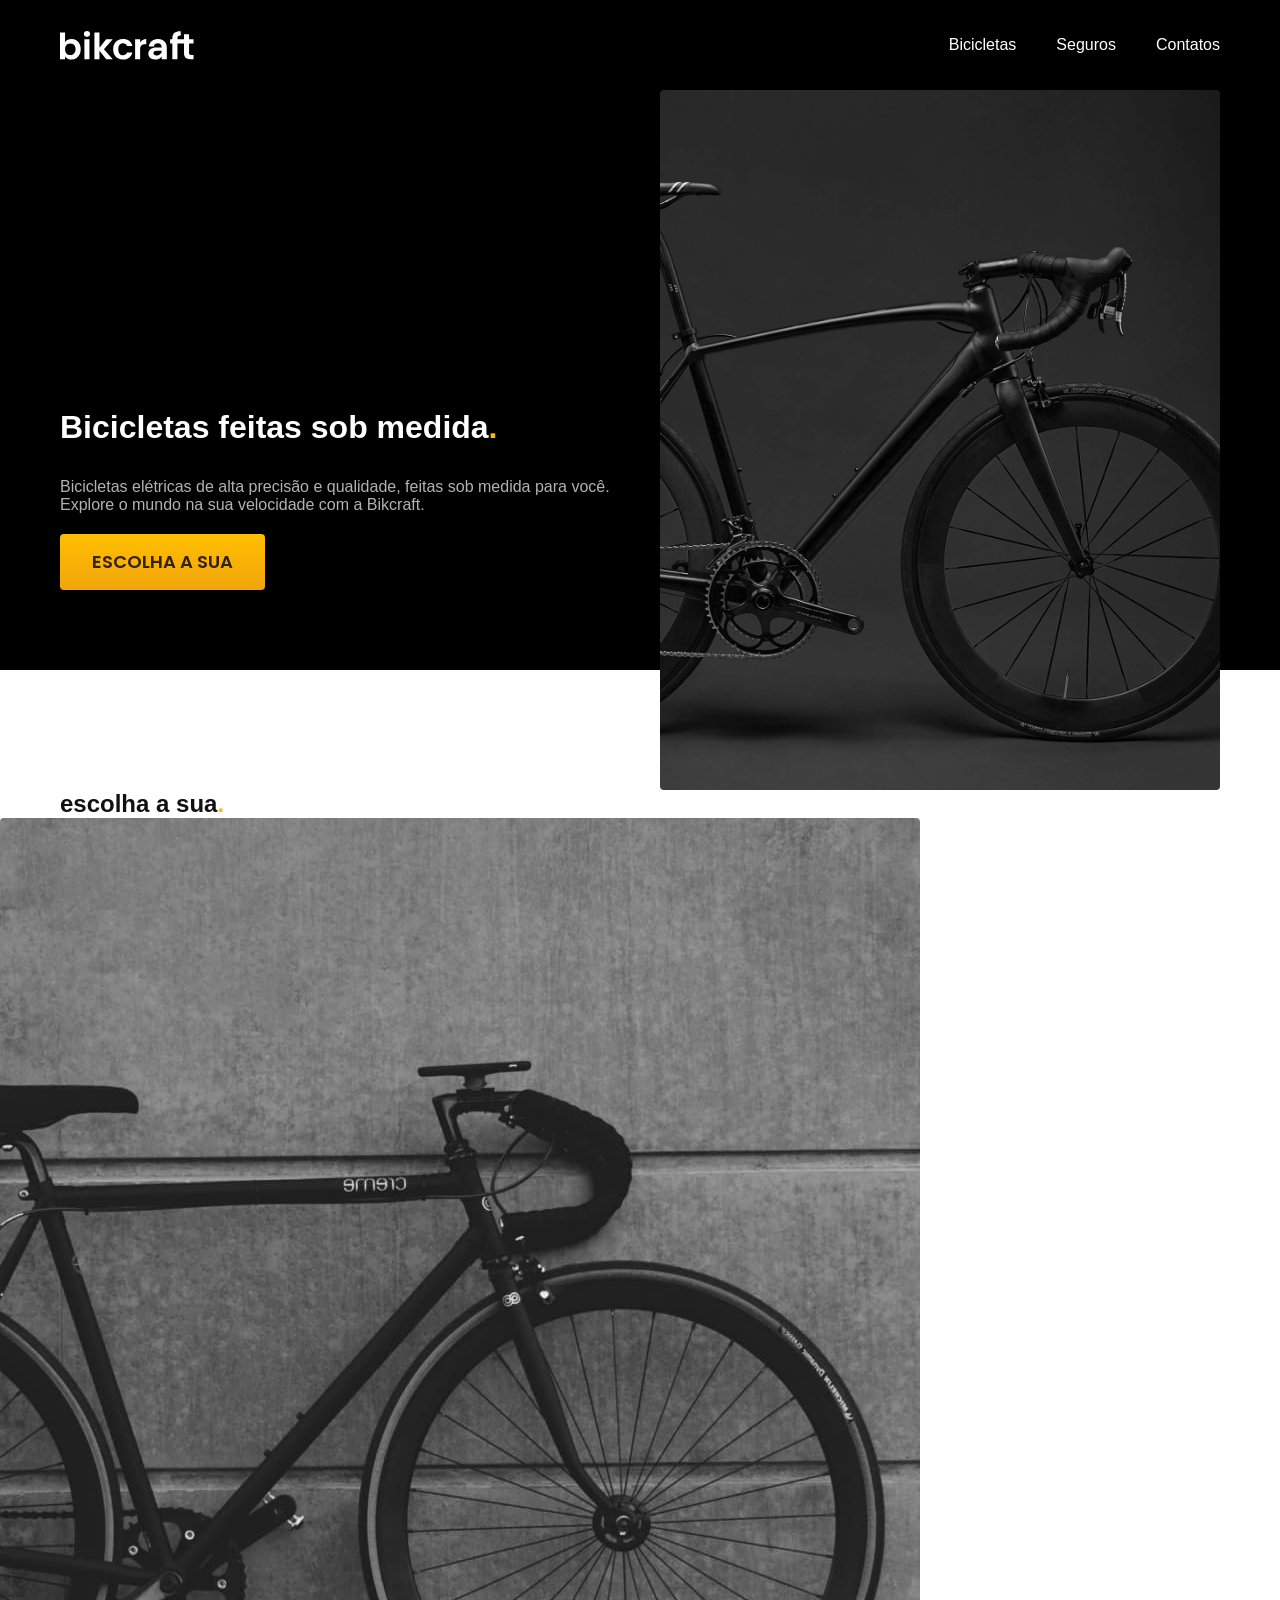
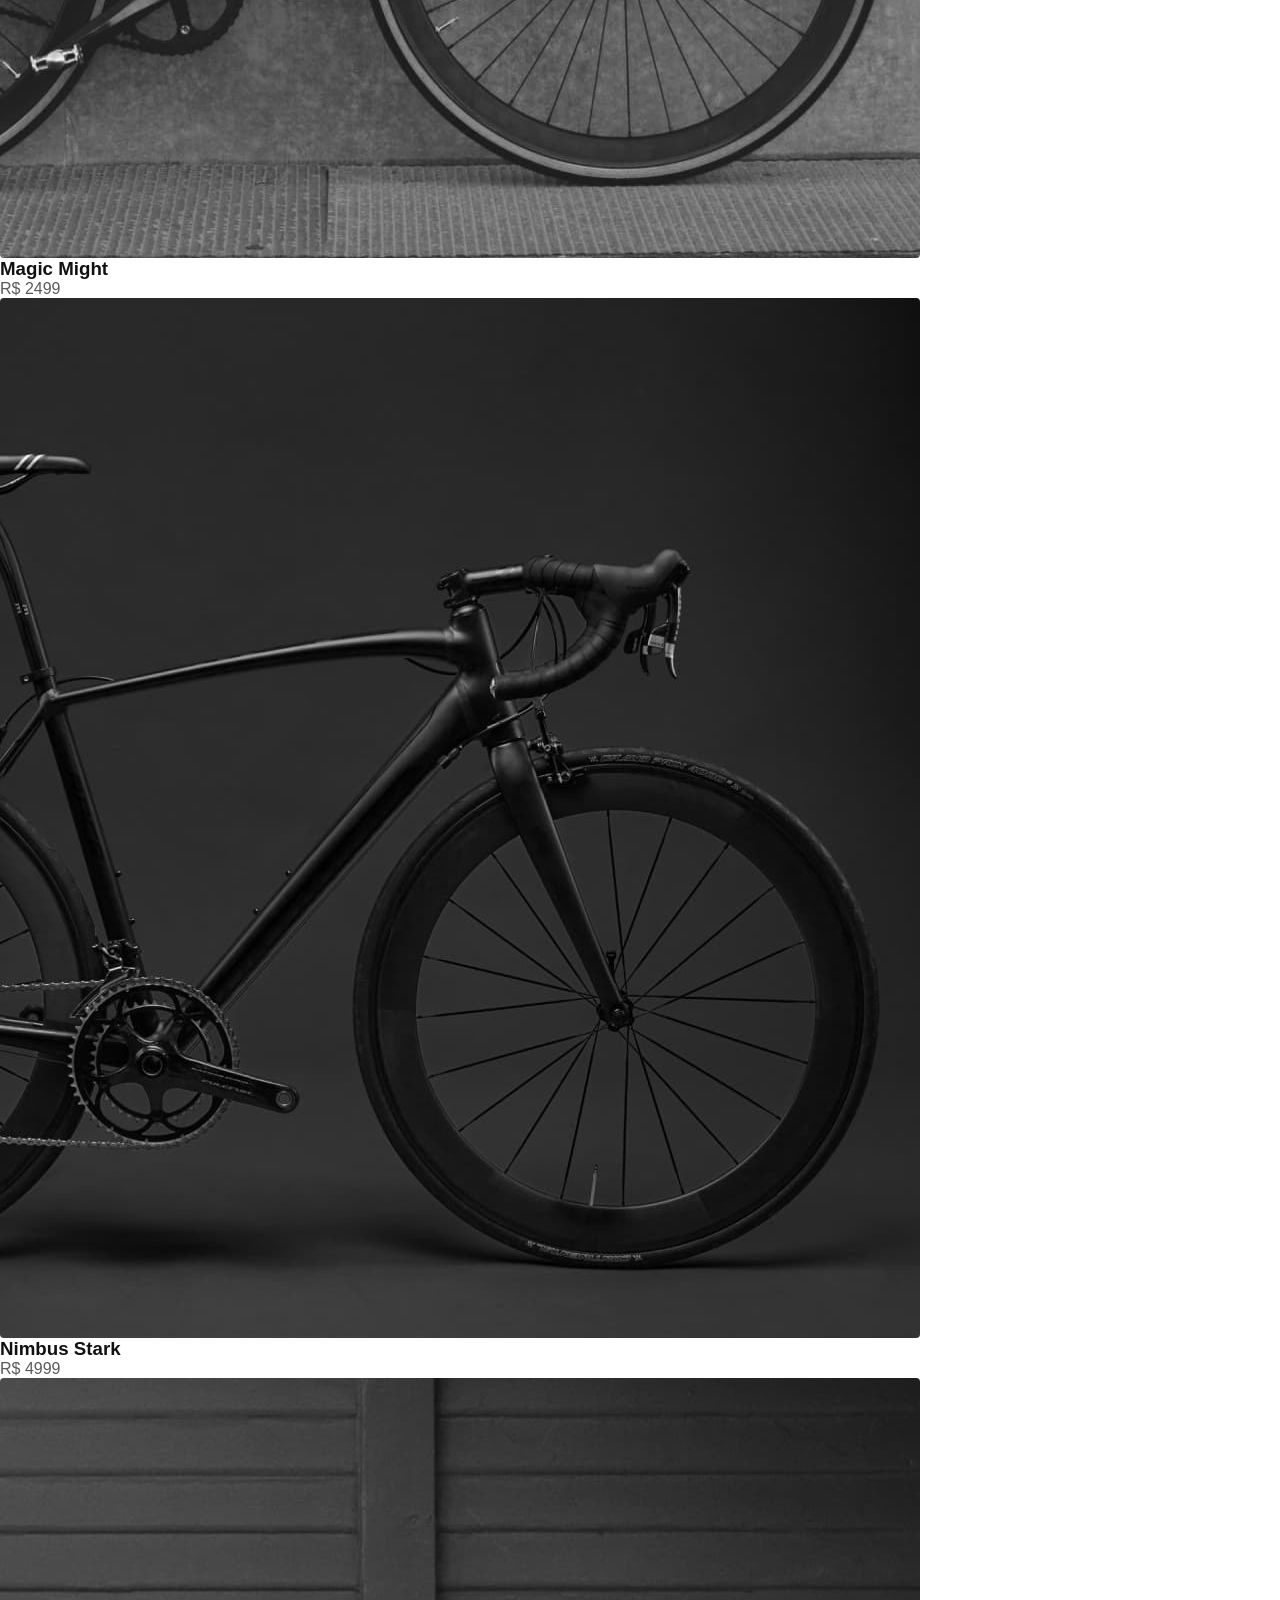
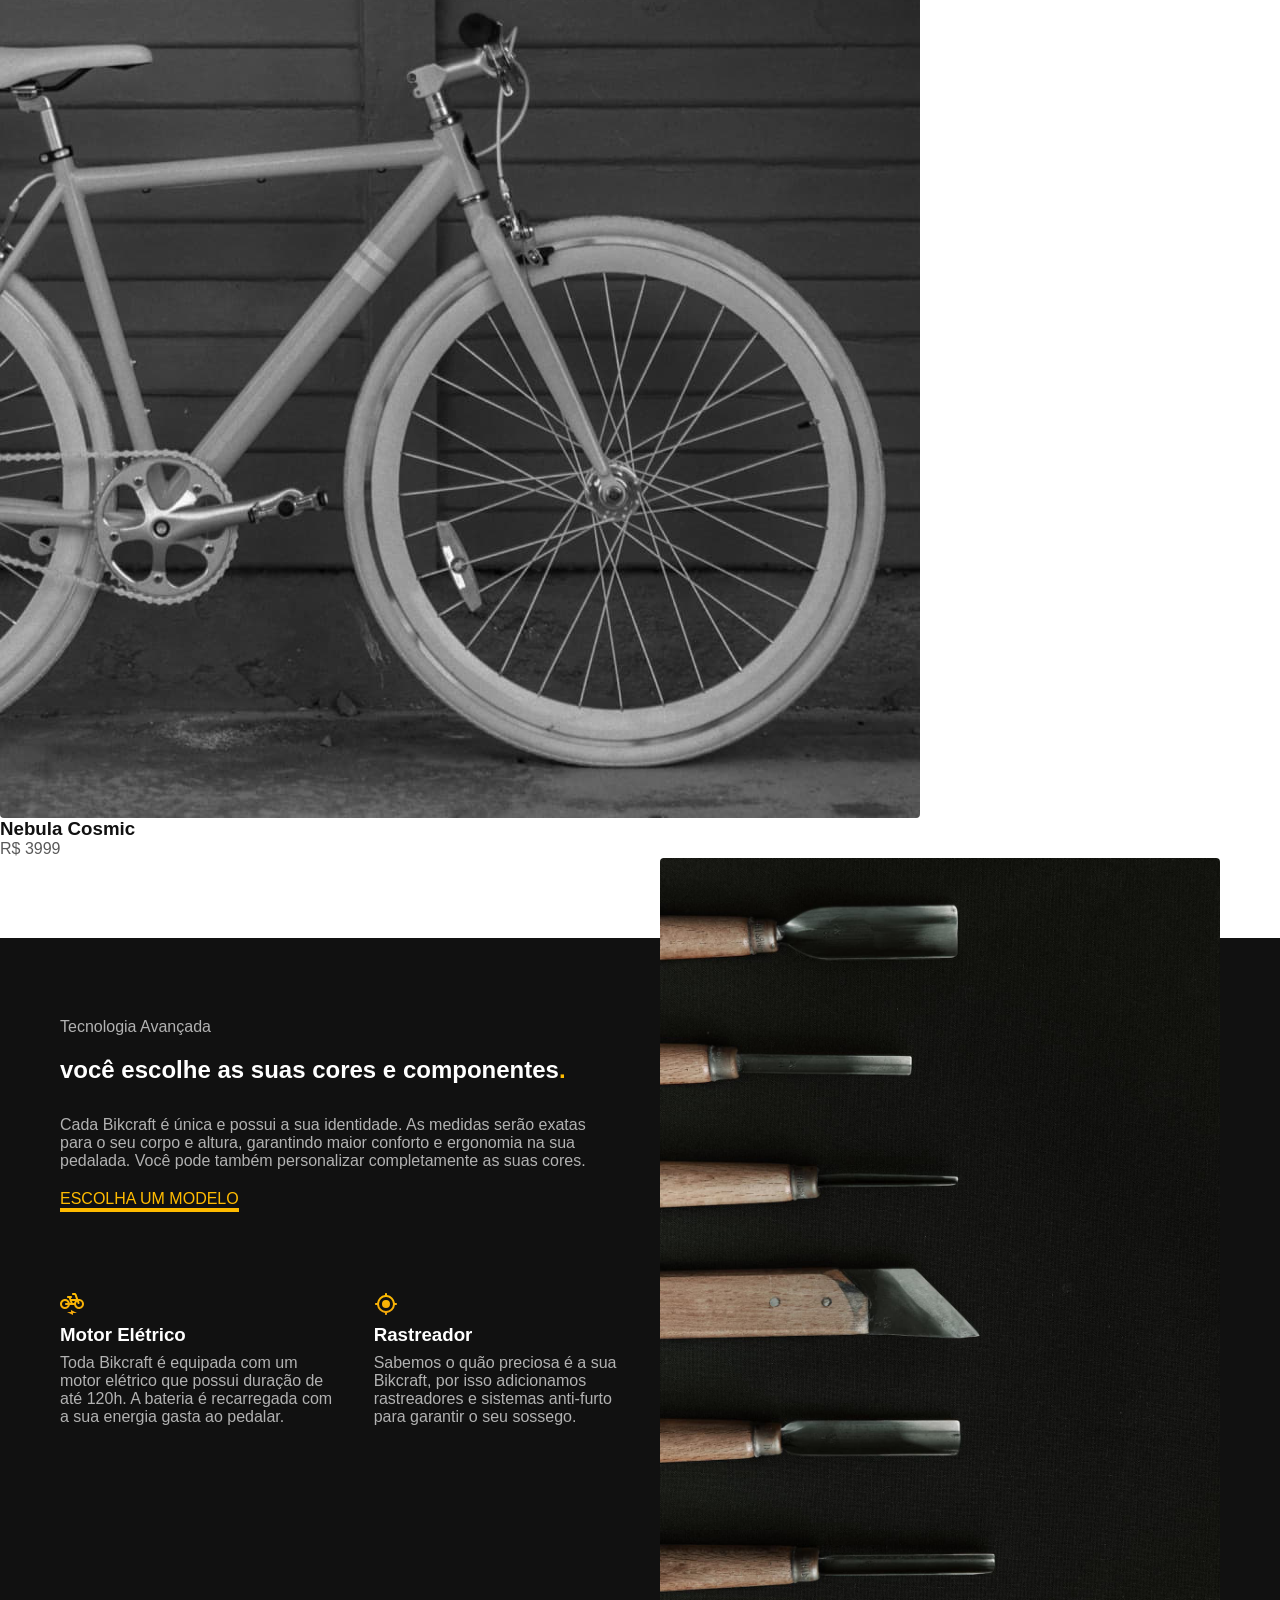
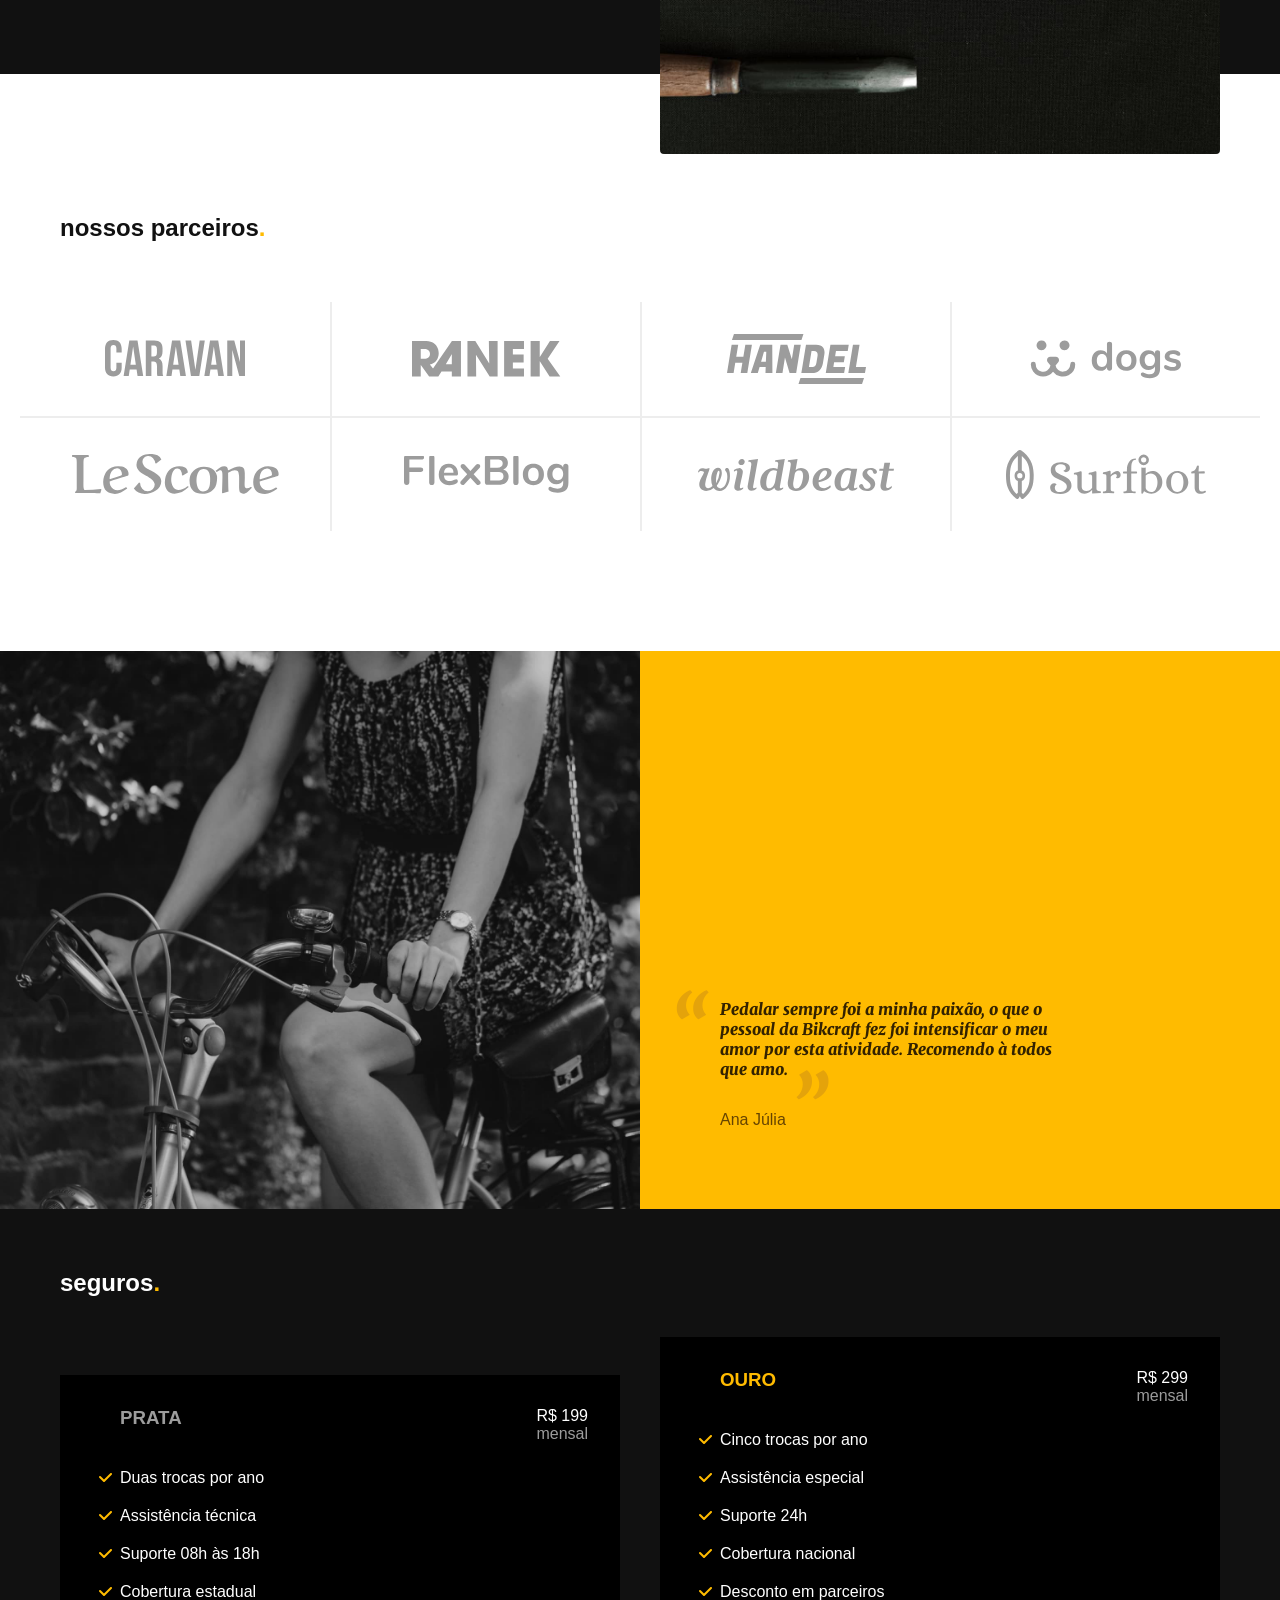
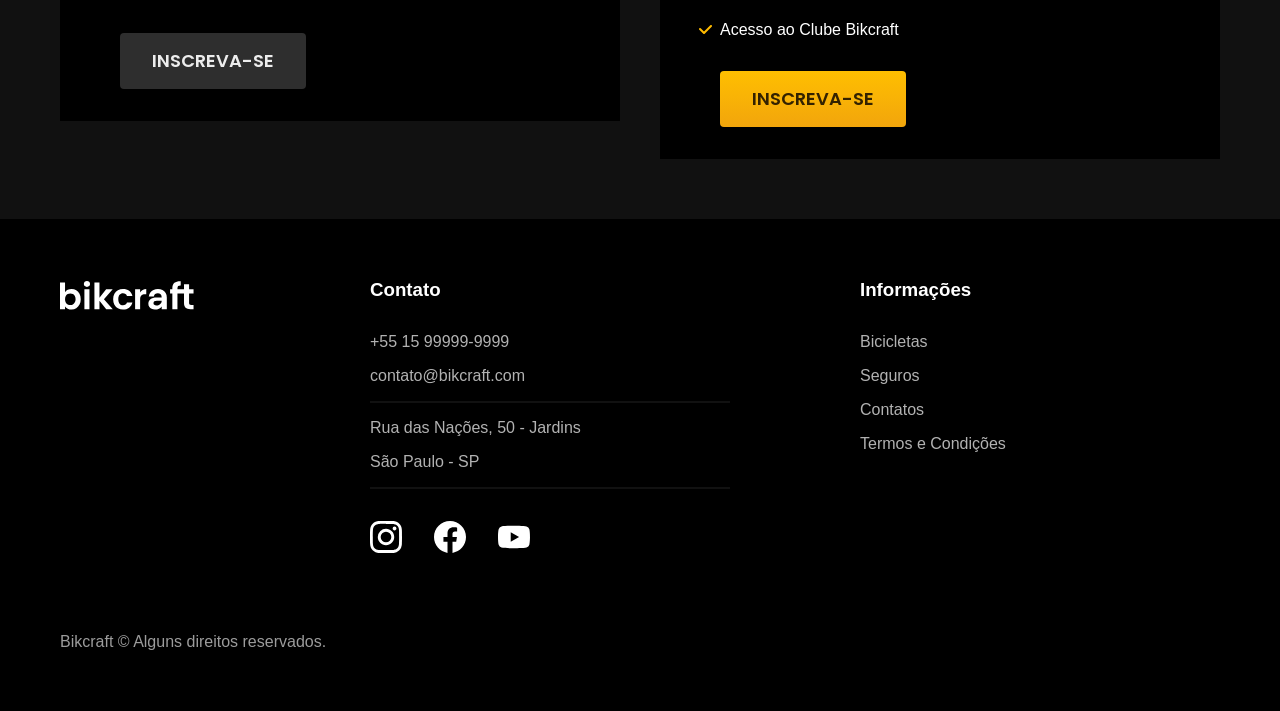
==== index.html @ 5f79d300 "footer" ====
<!DOCTYPE html>
<html lang="pt-br">

<head>
  <meta charset="UTF-8">
  <meta http-equiv="X-UA-Compatible" content="IE=edge">
  <meta name="viewport" content="width=device-width, initial-scale=1.0">
  <title>Bikcraft - Bicicleta Elétricas</title>
  <meta name="description"
    content="Bicicletas elétricas de alta precisão e qualidade, feitas sob medida para você. Explore o mundo na sua velocidade com a Bikcraft.">
  <link rel="stylesheet" href="css/style.css">
  <link rel="preconnect" href="https://fonts.googleapis.com">
  <link rel="preconnect" href="https://fonts.gstatic.com" crossorigin>
  <link
    href="https://fonts.googleapis.com/css2?family=Merriweather:ital,wght@1,900&family=Poppins:wght@400;600&family=Roboto:wght@400;500&display=swap"
    rel="stylesheet">

<body>
  <header class="header-bg">
    <div class="header container">
      <a href="./">
        <img src="img/bikcraft.svg" alt="Bikdraft">
      </a>

      <nav aria-label="primaria">
        <ul class="header-menu font-1-m cor-0">
          <li><a href="./bicicletas.html">Bicicletas</a></li>
          <li><a href="./seguros.html">Seguros</a></li>
          <li><a href="./contato.html">Contatos</a></li>
        </ul>
      </nav>
    </div>
  </header>

  <main class="introducao-bg">
    <div class="introducao container">
      <div class="introducao-conteudo">
        <h1 class="font-1-xxl cor-0">Bicicletas feitas sob medida<span class="cor-p1">.</span></h1>
        <p class="font-2-l cor-5">Bicicletas elétricas de alta precisão e qualidade, feitas sob medida para você.
          Explore o mundo na sua
          velocidade com a Bikcraft.</p>
        <a class="botao" href="./bicicletas.html">Escolha a sua</a>
      </div>
      <div>
        <img src="img/fotos/introducao.jpg" alt="Bicicleta elétrica preta">
      </div>
    </div>
  </main>

  <article class="bicicletas-lista">
    <h2 class="container font-1-xxl">escolha a sua<span class="cor-p1">.</span></h2>

    <ul>
      <li>
        <a href="./bicicletas/magic.html">
          <img src="img/bicicletas/magic-home.jpg" alt="Bicicleta preta">
          <h3 class="font-1-xl">Magic Might</h3>
          <span class="font-2-m cor-8">R$ 2499</span>
        </a>
      </li>

      <li>
        <a href="./bicicletas/nimbus.html">
          <img src="img/bicicletas/nimbus-home.jpg" alt="Bicicleta preta">
          <h3 class="font-1-xl">Nimbus Stark</h3>
          <span class="font-2-m cor-8">R$ 4999</span>
        </a>
      </li>

      <li>
        <a href="./bicicletas/nebula.html">
          <img src="img/bicicletas/nebula-home.jpg" alt="Bicicleta preta">
          <h3 class="font-1-xl">Nebula Cosmic</h3>
          <span class="font-2-m cor-8">R$ 3999</span>
        </a>
      </li>
    </ul>
  </article>

  <article class="tecnologia-bg">
    <div class="tecnologia container">
      <div class="tecnologia-conteudo">
        <span class="font-2-l-b cor-5">Tecnologia Avançada</span>
        <h2 class="font-1-xxl cor-0">você escolhe as suas cores e componentes<span class="cor-p1">.</span></h2>
        <p class="font-2-l cor-5">Cada Bikcraft é única e possui a sua identidade. As medidas serão exatas para o seu
          corpo e altura, garantindo maior conforto e ergonomia na sua pedalada. Você pode também personalizar
          completamente as suas cores.</p>
        <a class="link" href="./bicicletas.html">Escolha um modelo</a>
        <div class="tecnologia-vantagens">
          <div>
            <img src="img/icones/eletrica.svg" alt="">
            <h3 class="font-1-m cor-0">Motor Elétrico</h3>
            <p class="font-2-s cor-5">Toda Bikcraft é equipada com um motor elétrico que possui duração de até 120h. A
              bateria é recarregada com a sua energia gasta ao pedalar.</p>
          </div>
          <div>
            <img src="img/icones/rastreador.svg" alt="">
            <h3 class="font-1-m cor-0">Rastreador</h3>
            <p class="font-2-s cor-5">Sabemos o quão preciosa é a sua Bikcraft, por isso adicionamos rastreadores e
              sistemas anti-furto para garantir o seu sossego.</p>
          </div>
        </div>
      </div>
      <div class="tecnologia-imagem">
        <img src="img/fotos/tecnologia.jpg" alt="">
      </div>
    </div>
  </article>

  <section class="parceiros" aria-label="Nossos Parceiros">
    <h2 class="container font-1-xxl">nossos parceiros<span class="cor-p1">.</span></h2>
    <ul>
      <li><img src="img/parceiros/caravan.svg" alt="caravan"></li>
      <li><img src="img/parceiros/ranek.svg" alt="ranek"></li>
      <li><img src="img/parceiros/handel.svg" alt="handel"></li>
      <li><img src="img/parceiros/dogs.svg" alt="dogs"></li>
      <li><img src="img/parceiros/lescone.svg" alt="lescone"></li>
      <li><img src="img/parceiros/flexblog.svg" alt="flexblog"></li>
      <li><img src="img/parceiros/wildbeast.svg" alt="wildbeast"></li>
      <li><img src="img/parceiros/surfbot.svg" alt="surfbot"></li>
    </ul>
  </section>

  <section class="depoimento" aria-label="Depoimento">
    <div>
      <img src="img/fotos/depoimento.jpg" alt="Pessoa pedalando uma bicileta Bikcraft">
    </div>
    <div class="depoimento-conteudo">
      <blockquote class="font-1-xl cor-p5">
        <p>Pedalar sempre foi a minha paixão, o que o pessoal da Bikcraft fez foi intensificar o meu amor por esta
          atividade. Recomendo à todos que amo.</p>
      </blockquote>
      <span class="font-1-m-b cor-p4">Ana Júlia</span>
    </div>
  </section>

  <article class="seguros-bg">
    <div class="seguros container">
      <h2 class="font-1-xxl cor-0">seguros<span class="cor-p1">.</span></h2>
      <div class="seguros-item">
        <h3 class="font-1-xl cor-6">PRATA</h3>
        <span class="font-1-xl cor-0">R$ 199 <span class="font-1-xs cor-6">mensal</span></span>
        <ul class="font-2-m cor-0">
          <li>Duas trocas por ano</li>
          <li>Assistência técnica</li>
          <li>Suporte 08h às 18h</li>
          <li>Cobertura estadual</li>
        </ul>
        <a class="botao secundario" href="./orcamento.html">Inscreva-se</a>
      </div>

      <div class="seguros-item">
        <h3 class="font-1-xl cor-p1">OURO</h3>
        <span class="font-1-xl cor-0">R$ 299 <span class="font-1-xs cor-6">mensal</span></span>
        <ul class="font-2-m cor-0">
          <li>Cinco trocas por ano</li>
          <li>Assistência especial</li>
          <li>Suporte 24h</li>
          <li>Cobertura nacional</li>
          <li>Desconto em parceiros</li>
          <li>Acesso ao Clube Bikcraft</li>
        </ul>
        <a class="botao" href="./orcamento.html">Inscreva-se</a>
      </div>
    </div>
  </article>

  <footer class="footer-bg">
    <div class="footer container">
      <img src="img/bikcraft.svg" alt="Bikcraft">
      <div class="footer-contato">
        <h3 class="font-2-l-b cor-0">Contato</h3>
        <ul class="font-2-m cor-5 ">
          <li><a href="tel:+5515981298888">+55 15 99999-9999</a></li>
          <li><a href="mailto:contato@bikcraft.com">contato@bikcraft.com</a></li>
          <li>Rua das Nações, 50 - Jardins</li>
          <li>São Paulo - SP</li>
        </ul>
        <div class="footer-redes">
          <a href="./">
            <img src="img/redes/instagram.svg" alt="Instagram">
          </a>
          <a href="./">
            <img src="img/redes/facebook.svg" alt="Facebook">
          </a>
          <a href="./">
            <img src="img/redes/youtube.svg" alt="Youtube">
          </a>
        </div>
      </div>

      <div class="footer-informacoes">
        <h3 class="font-2-l-b cor-0">Informações</h3>
        <nav>
          <ul class="font-1-m cor-5">
            <li><a href="./bicicletas.html">Bicicletas</a></li>
            <li><a href="./seguros.html">Seguros</a></li>
            <li><a href="./contato.html">Contatos</a></li>
            <li><a href="./termos.html">Termos e Condições</a></li>
          </ul>
        </nav>
      </div>
      <p class="footer-copy font-2-m cor-6">Bikcraft © Alguns direitos reservados.</p>
    </div>
  </footer>

</body>

</html>
---- css/style.css ----
@import "./global/global.css";
@import "./utilidades/tipografia.css";
@import "./utilidades/cores.css";

/* Global */
@import "./global/header.css";
@import "./global/footer.css";

/* Utilidades */
@import "./utilidades/componentes.css";

/* Home */
@import "./home/introducao.css";
@import "./home/tecnologia.css";
@import "home/parceiros.css";
@import "home/depoimento.css";

/* Bicicletas */
@import "./bicicletas/bicicletas-lista.css";

/* Seguros */
@import "./seguros/seguros.css";
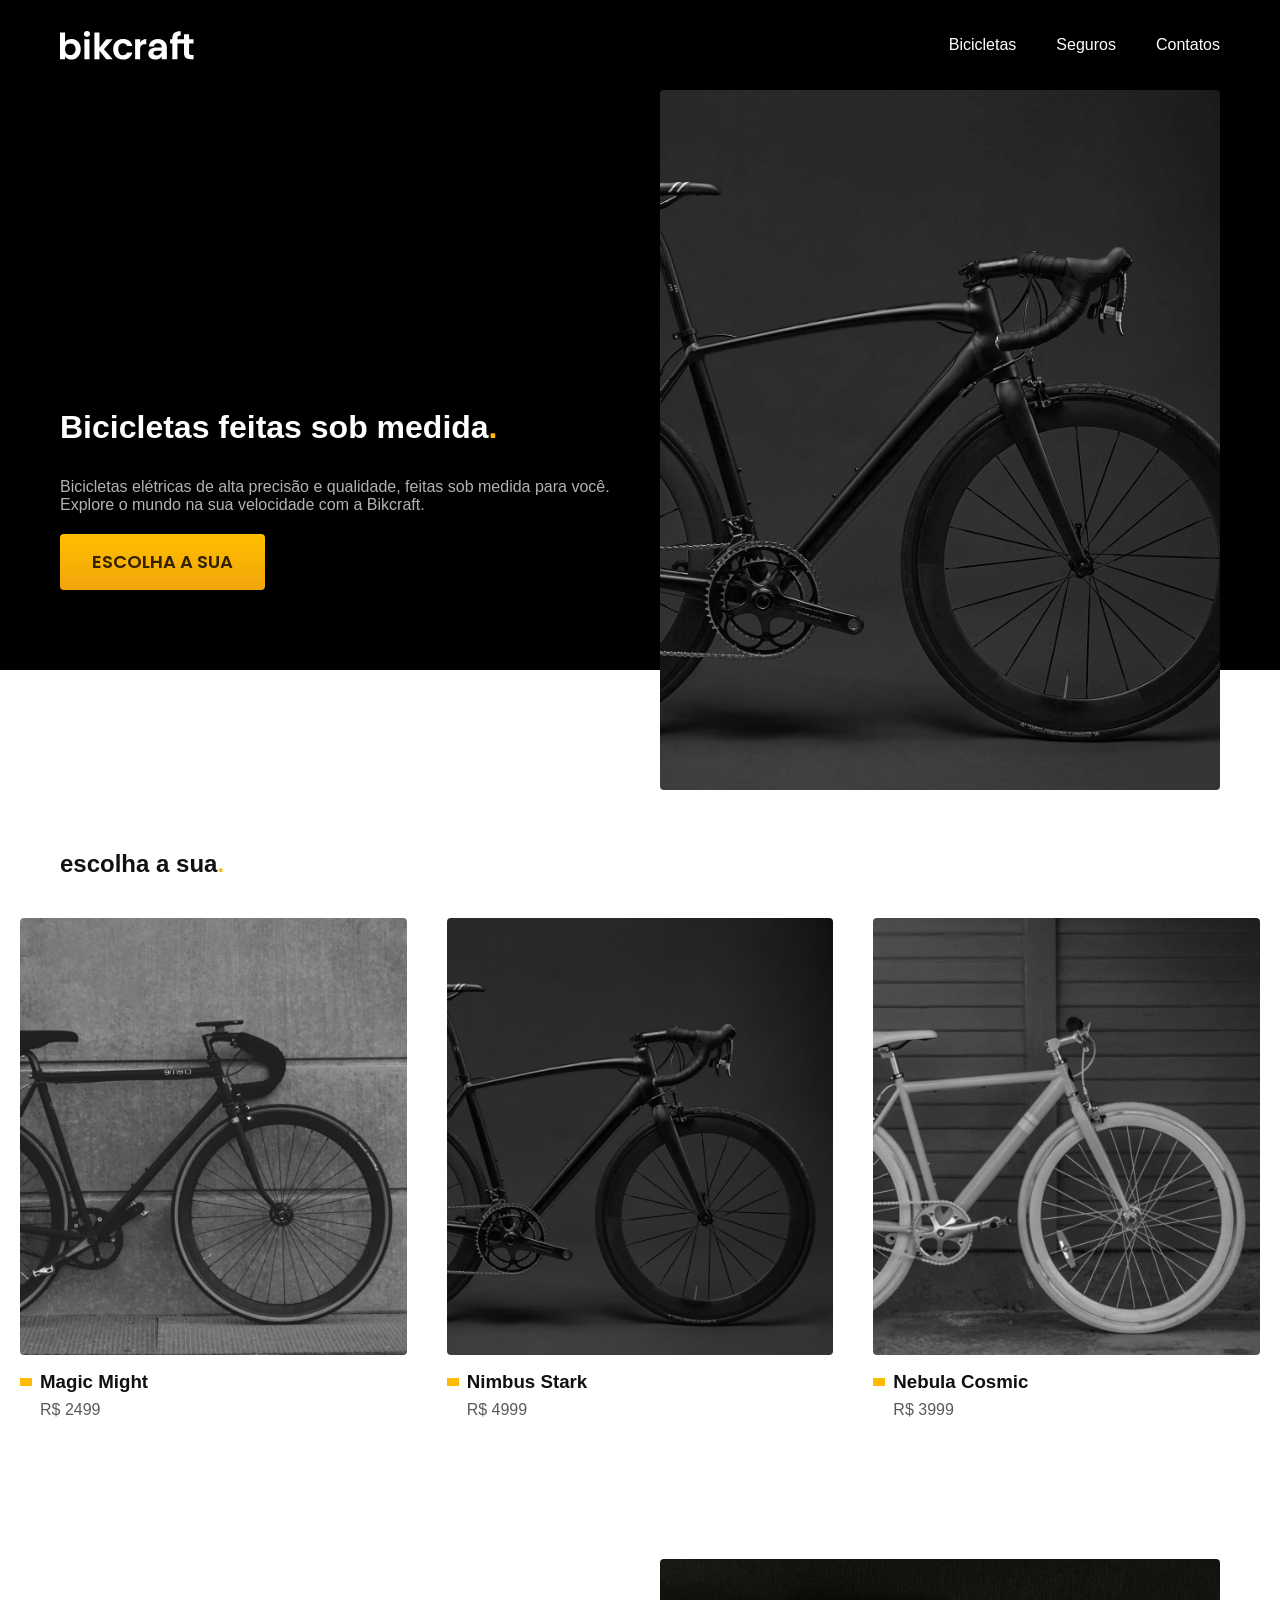
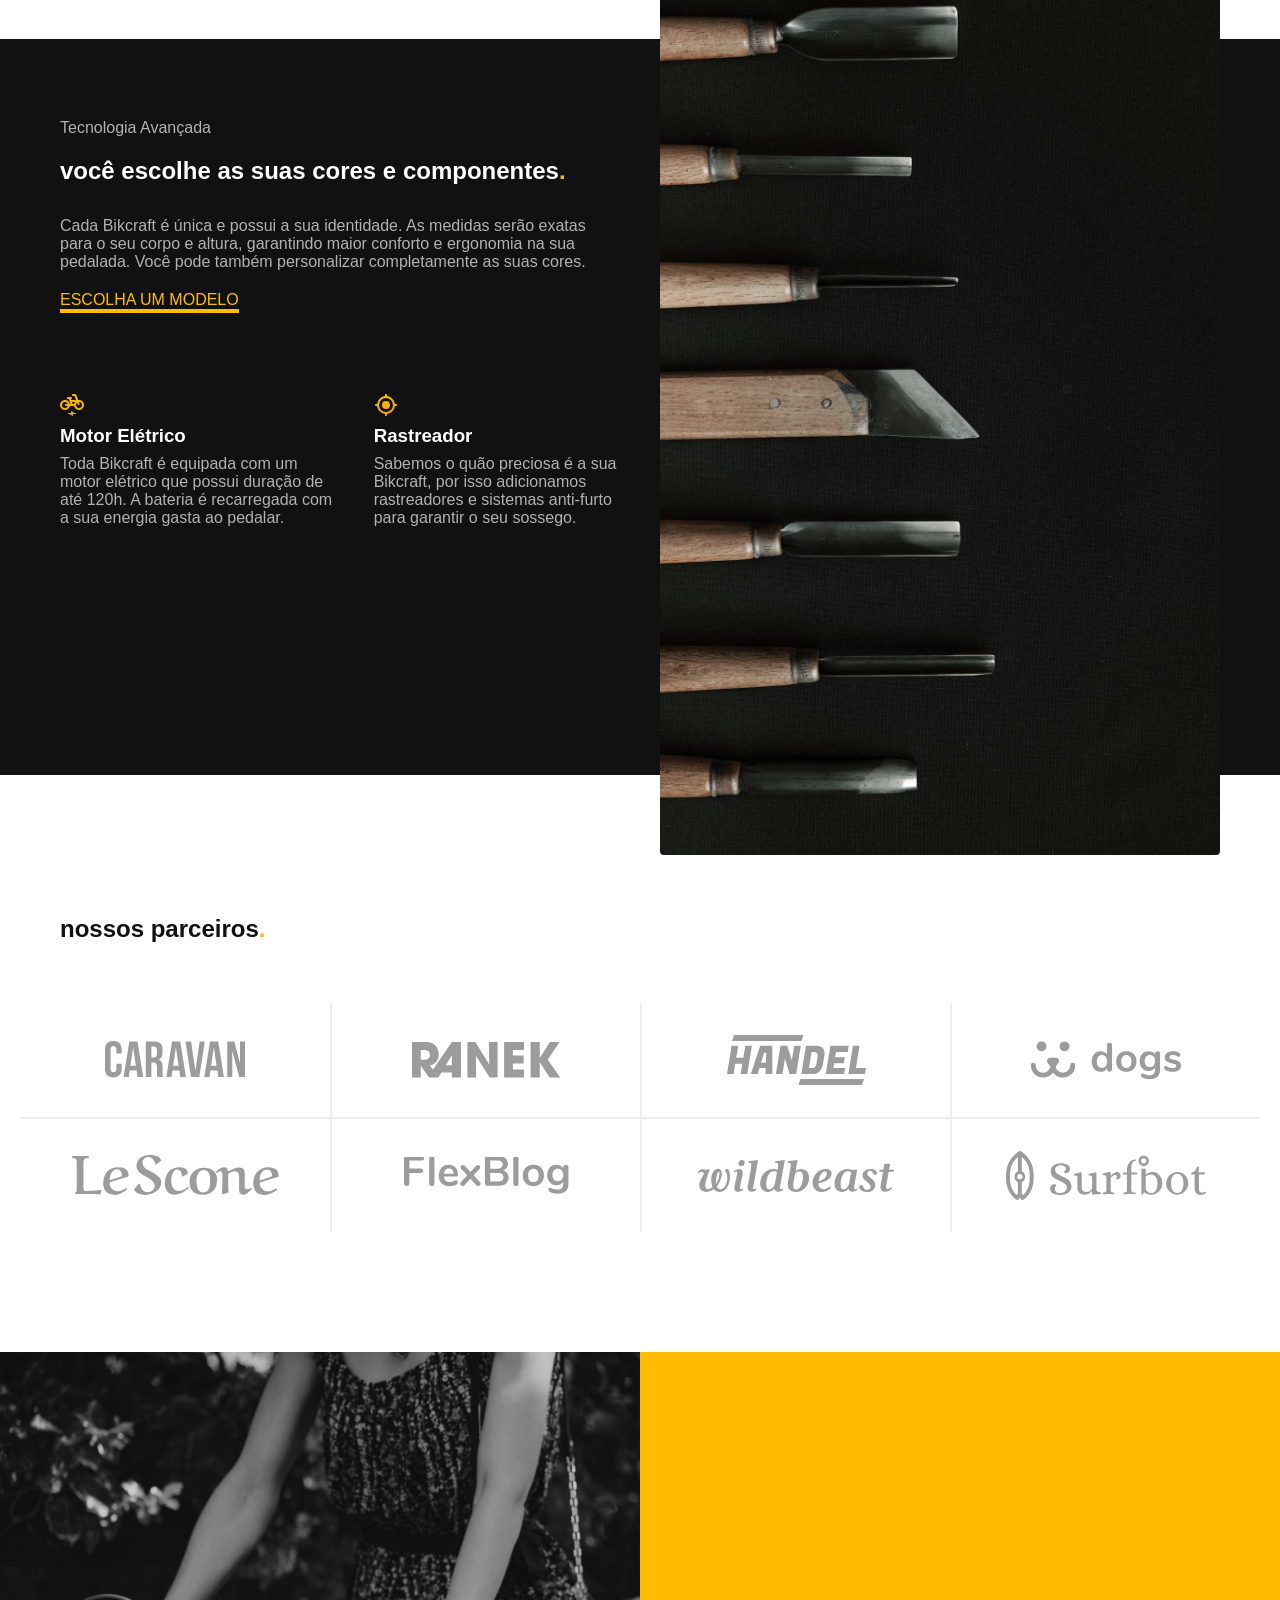
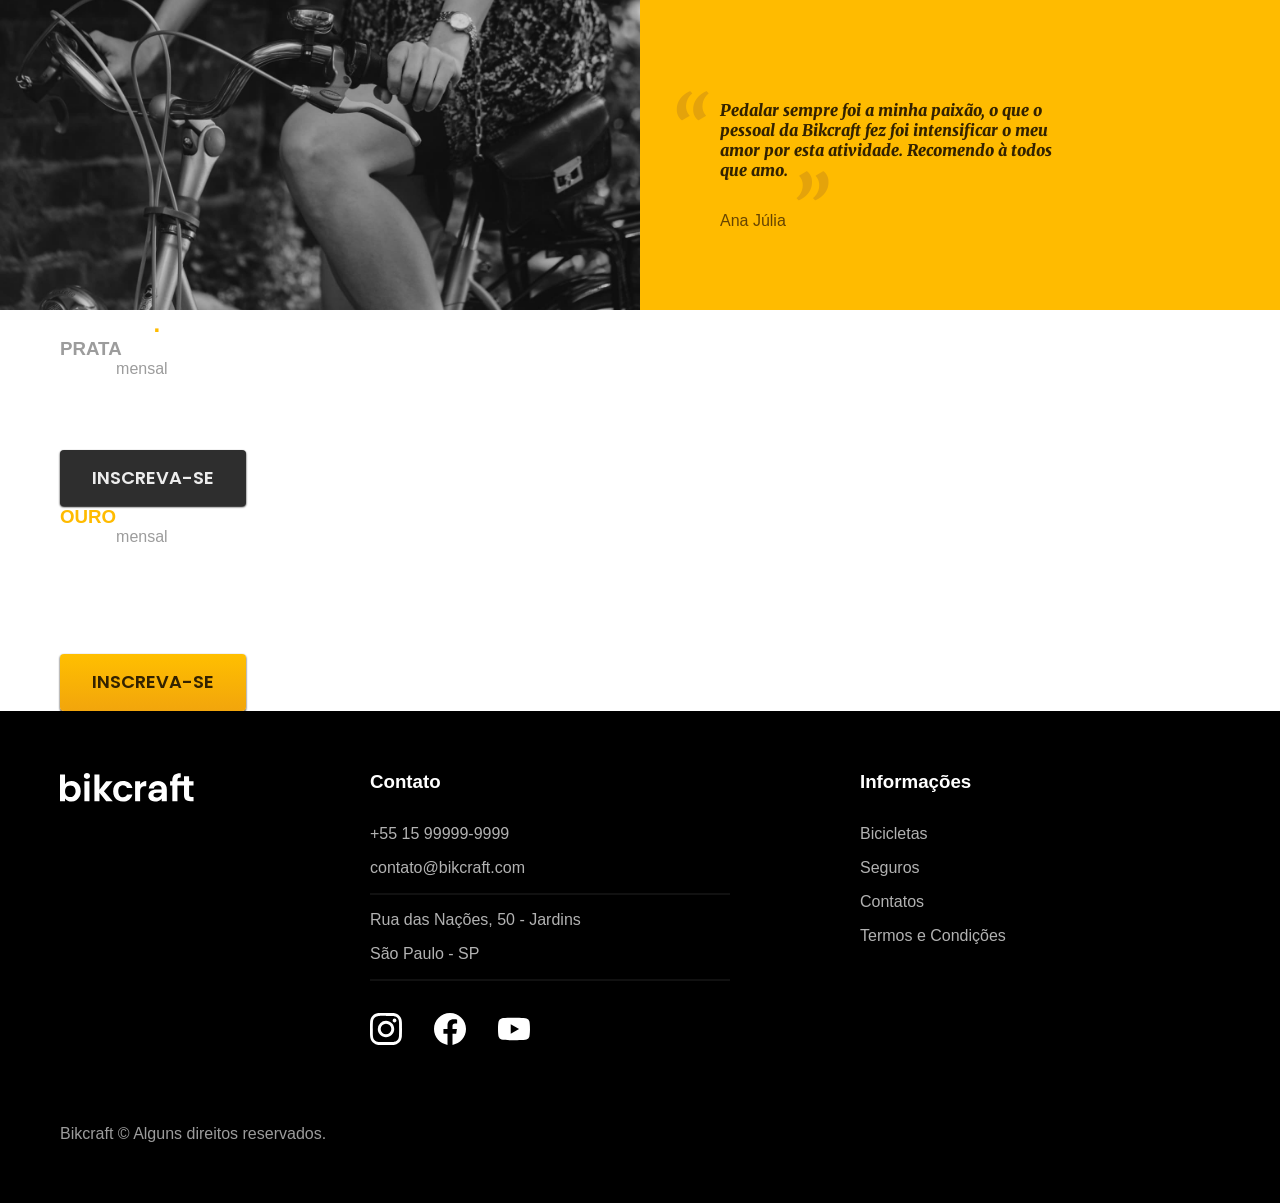
==== commit a5cbe2cc: "bicicletas internas" ====
--- a/index.html
+++ b/index.html
@@ -8,7 +8,7 @@
   <title>Bikcraft - Bicicleta Elétricas</title>
   <meta name="description"
     content="Bicicletas elétricas de alta precisão e qualidade, feitas sob medida para você. Explore o mundo na sua velocidade com a Bikcraft.">
-  <link rel="stylesheet" href="css/style.css">
+  <link rel="stylesheet" href="./css/style.css">
   <link rel="preconnect" href="https://fonts.googleapis.com">
   <link rel="preconnect" href="https://fonts.gstatic.com" crossorigin>
   <link
@@ -58,7 +58,6 @@
           <span class="font-2-m cor-8">R$ 2499</span>
         </a>
       </li>
-
       <li>
         <a href="./bicicletas/nimbus.html">
           <img src="img/bicicletas/nimbus-home.jpg" alt="Bicicleta preta">
@@ -66,7 +65,6 @@
           <span class="font-2-m cor-8">R$ 4999</span>
         </a>
       </li>
-
       <li>
         <a href="./bicicletas/nebula.html">
           <img src="img/bicicletas/nebula-home.jpg" alt="Bicicleta preta">
--- a/css/style.css
+++ b/css/style.css
@@ -17,6 +17,16 @@
 
 /* Bicicletas */
 @import "./bicicletas/bicicletas-lista.css";
+@import "./bicicletas/bicicletas.css";
+
+/* Bicicleta */
+@import "./bicicleta/bicicleta.css";
+@import "./bicicleta/seguro.css";
 
 /* Seguros */
 @import "./seguros/seguros.css";
+@import "./seguros/vantagens.css";
+@import "./seguros/perguntas.css";
+
+/* Termos */
+@import "./termos/termos.css";
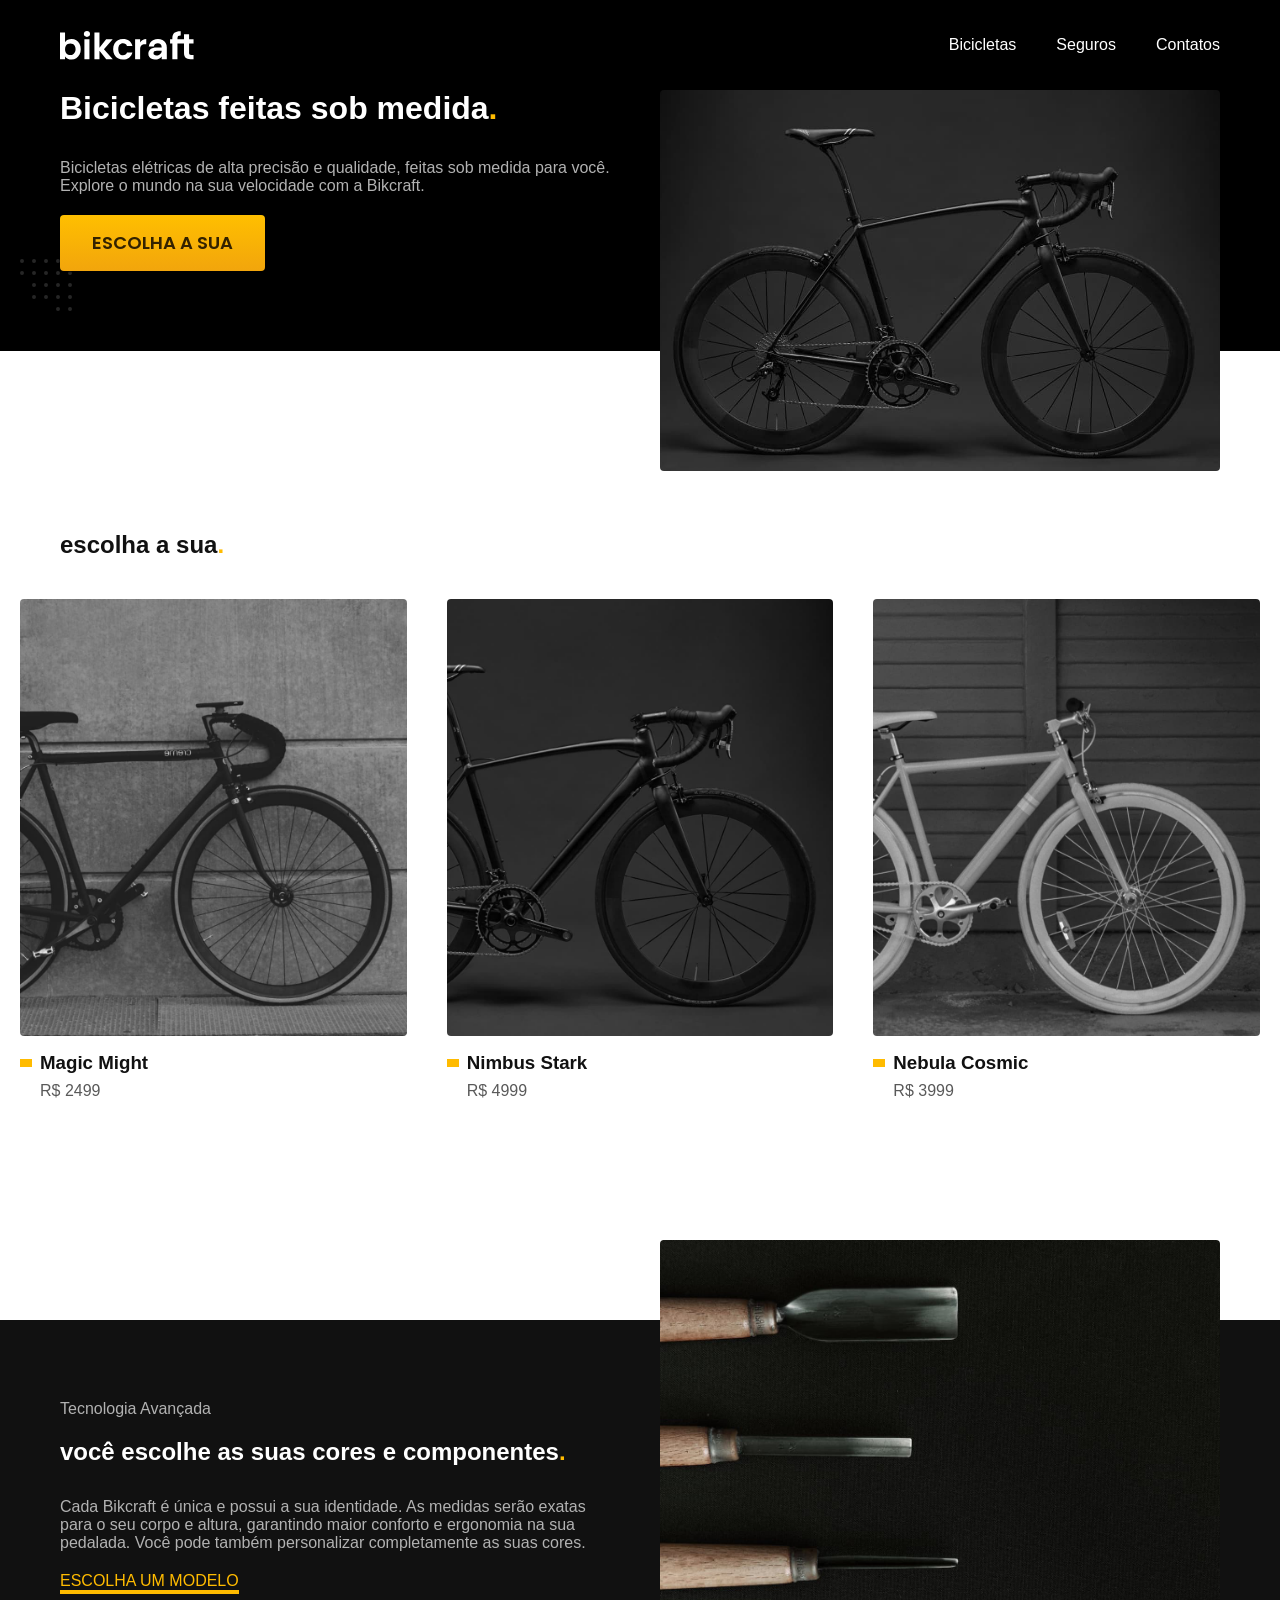
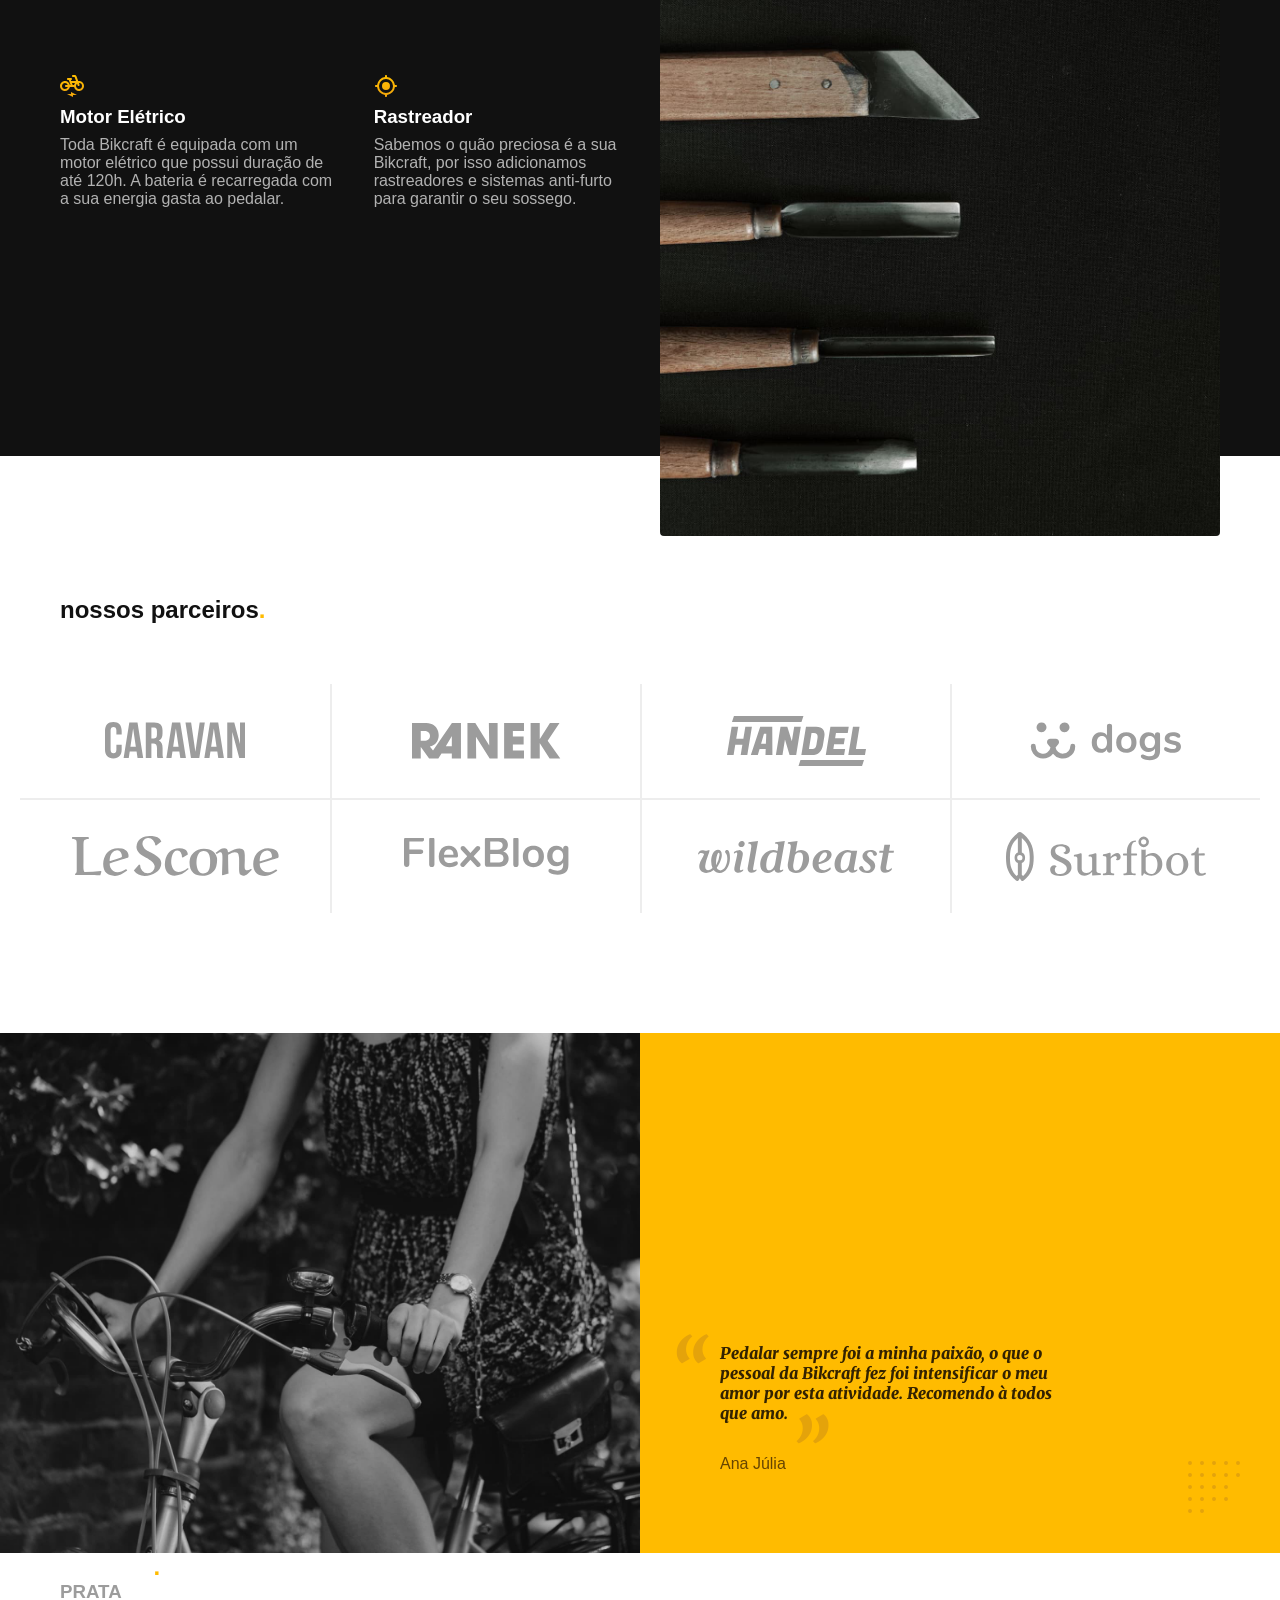
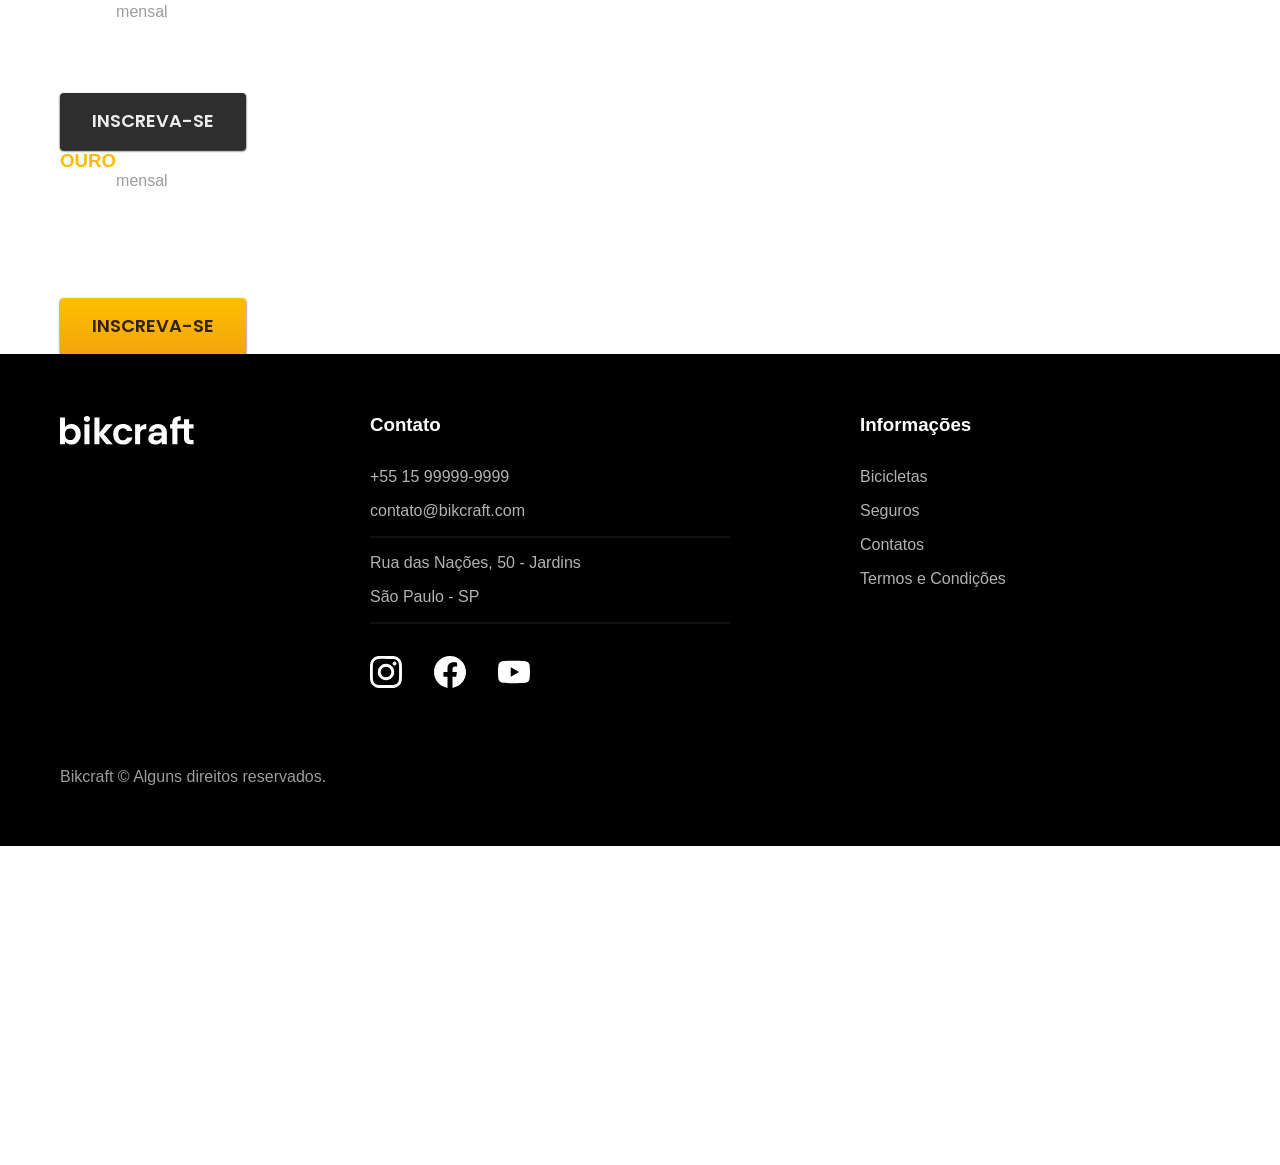
==== commit c25af0a1: "otimizações" ====
--- a/index.html
+++ b/index.html
@@ -8,6 +8,7 @@
   <title>Bikcraft - Bicicleta Elétricas</title>
   <meta name="description"
     content="Bicicletas elétricas de alta precisão e qualidade, feitas sob medida para você. Explore o mundo na sua velocidade com a Bikcraft.">
+  <link rel="preload" href="./css/style.css" as="style">
   <link rel="stylesheet" href="./css/style.css">
   <link rel="preconnect" href="https://fonts.googleapis.com">
   <link rel="preconnect" href="https://fonts.gstatic.com" crossorigin>
@@ -41,9 +42,10 @@
           velocidade com a Bikcraft.</p>
         <a class="botao" href="./bicicletas.html">Escolha a sua</a>
       </div>
-      <div>
-        <img src="img/fotos/introducao.jpg" alt="Bicicleta elétrica preta">
-      </div>
+      <picture>
+        <source media="(max-width: 800px" srcset="./img/bicicletas/nimbus.jpg">
+        <img src="img/fotos/introducao.jpg" width="1280" height="1600" alt="Bicicleta elétrica preta">
+      </picture>
     </div>
   </main>
 
@@ -53,21 +55,21 @@
     <ul>
       <li>
         <a href="./bicicletas/magic.html">
-          <img src="img/bicicletas/magic-home.jpg" alt="Bicicleta preta">
+          <img src="img/bicicletas/magic-home.jpg" width="920" height="1040" alt="Bicicleta preta">
           <h3 class="font-1-xl">Magic Might</h3>
           <span class="font-2-m cor-8">R$ 2499</span>
         </a>
       </li>
       <li>
         <a href="./bicicletas/nimbus.html">
-          <img src="img/bicicletas/nimbus-home.jpg" alt="Bicicleta preta">
+          <img src="img/bicicletas/nimbus-home.jpg" width="920" height="1040" alt="Bicicleta preta">
           <h3 class="font-1-xl">Nimbus Stark</h3>
           <span class="font-2-m cor-8">R$ 4999</span>
         </a>
       </li>
       <li>
         <a href="./bicicletas/nebula.html">
-          <img src="img/bicicletas/nebula-home.jpg" alt="Bicicleta preta">
+          <img src="img/bicicletas/nebula-home.jpg" width="920" height="1040" alt="Bicicleta preta">
           <h3 class="font-1-xl">Nebula Cosmic</h3>
           <span class="font-2-m cor-8">R$ 3999</span>
         </a>
@@ -86,13 +88,13 @@
         <a class="link" href="./bicicletas.html">Escolha um modelo</a>
         <div class="tecnologia-vantagens">
           <div>
-            <img src="img/icones/eletrica.svg" alt="">
+            <img src="img/icones/eletrica.svg" width="24" height="24" alt="">
             <h3 class="font-1-m cor-0">Motor Elétrico</h3>
             <p class="font-2-s cor-5">Toda Bikcraft é equipada com um motor elétrico que possui duração de até 120h. A
               bateria é recarregada com a sua energia gasta ao pedalar.</p>
           </div>
           <div>
-            <img src="img/icones/rastreador.svg" alt="">
+            <img src="img/icones/rastreador.svg" width="24" height="24" alt="">
             <h3 class="font-1-m cor-0">Rastreador</h3>
             <p class="font-2-s cor-5">Sabemos o quão preciosa é a sua Bikcraft, por isso adicionamos rastreadores e
               sistemas anti-furto para garantir o seu sossego.</p>
@@ -100,7 +102,7 @@
         </div>
       </div>
       <div class="tecnologia-imagem">
-        <img src="img/fotos/tecnologia.jpg" alt="">
+        <img src="img/fotos/tecnologia.jpg" width="1200" height="1920" alt="">
       </div>
     </div>
   </article>
@@ -108,20 +110,20 @@
   <section class="parceiros" aria-label="Nossos Parceiros">
     <h2 class="container font-1-xxl">nossos parceiros<span class="cor-p1">.</span></h2>
     <ul>
-      <li><img src="img/parceiros/caravan.svg" alt="caravan"></li>
-      <li><img src="img/parceiros/ranek.svg" alt="ranek"></li>
-      <li><img src="img/parceiros/handel.svg" alt="handel"></li>
-      <li><img src="img/parceiros/dogs.svg" alt="dogs"></li>
-      <li><img src="img/parceiros/lescone.svg" alt="lescone"></li>
-      <li><img src="img/parceiros/flexblog.svg" alt="flexblog"></li>
-      <li><img src="img/parceiros/wildbeast.svg" alt="wildbeast"></li>
-      <li><img src="img/parceiros/surfbot.svg" alt="surfbot"></li>
+      <li><img src="img/parceiros/caravan.svg" width="140" height="38" alt="caravan"></li>
+      <li><img src="img/parceiros/ranek.svg" width="149" height="36" alt="ranek"></li>
+      <li><img src="img/parceiros/handel.svg" width="139" height="50" alt="handel"></li>
+      <li><img src="img/parceiros/dogs.svg" width="152" height="39" alt="dogs"></li>
+      <li><img src="img/parceiros/lescone.svg" width="208" height="41" alt="lescone"></li>
+      <li><img src="img/parceiros/flexblog.svg" width="165" height="38" alt="flexblog"></li>
+      <li><img src="img/parceiros/wildbeast.svg" width="196" height="34" alt="wildbeast"></li>
+      <li><img src="img/parceiros/surfbot.svg" width="200" height="49" alt="surfbot"></li>
     </ul>
   </section>
 
   <section class="depoimento" aria-label="Depoimento">
     <div>
-      <img src="img/fotos/depoimento.jpg" alt="Pessoa pedalando uma bicileta Bikcraft">
+      <img src="img/fotos/depoimento.jpg" width="1560" height="1360" alt="Pessoa pedalando uma bicileta Bikcraft">
     </div>
     <div class="depoimento-conteudo">
       <blockquote class="font-1-xl cor-p5">
@@ -165,7 +167,7 @@
 
   <footer class="footer-bg">
     <div class="footer container">
-      <img src="img/bikcraft.svg" alt="Bikcraft">
+      <img src="img/bikcraft.svg" width="136" height="32" alt="Bikcraft">
       <div class="footer-contato">
         <h3 class="font-2-l-b cor-0">Contato</h3>
         <ul class="font-2-m cor-5 ">
@@ -176,13 +178,13 @@
         </ul>
         <div class="footer-redes">
           <a href="./">
-            <img src="img/redes/instagram.svg" alt="Instagram">
+            <img src="img/redes/instagram.svg" width="32" height="32" alt="Instagram">
           </a>
           <a href="./">
-            <img src="img/redes/facebook.svg" alt="Facebook">
+            <img src="img/redes/facebook.svg" width="32" height="32" alt="Facebook">
           </a>
           <a href="./">
-            <img src="img/redes/youtube.svg" alt="Youtube">
+            <img src="img/redes/youtube.svg" width="32" height="32" alt="Youtube">
           </a>
         </div>
       </div>
--- a/css/style.css
+++ b/css/style.css
@@ -8,6 +8,7 @@
 
 /* Utilidades */
 @import "./utilidades/componentes.css";
+@import "./utilidades/formulario.css";
 
 /* Home */
 @import "./home/introducao.css";
@@ -28,5 +29,12 @@
 @import "./seguros/vantagens.css";
 @import "./seguros/perguntas.css";
 
+/* Contato */
+@import "./contato/contato.css";
+@import "./contato/lojas.css";
+
+/* Orçamento */
+@import "./orcamento/orcamento.css";
+
 /* Termos */
 @import "./termos/termos.css";
--- a/css/style.css
+++ b/css/style.css
@@ -8,6 +8,7 @@
 
 /* Utilidades */
 @import "./utilidades/componentes.css";
+@import "./utilidades/formulario.css";
 
 /* Home */
 @import "./home/introducao.css";
@@ -28,5 +29,12 @@
 @import "./seguros/vantagens.css";
 @import "./seguros/perguntas.css";
 
+/* Contato */
+@import "./contato/contato.css";
+@import "./contato/lojas.css";
+
+/* Orçamento */
+@import "./orcamento/orcamento.css";
+
 /* Termos */
 @import "./termos/termos.css";
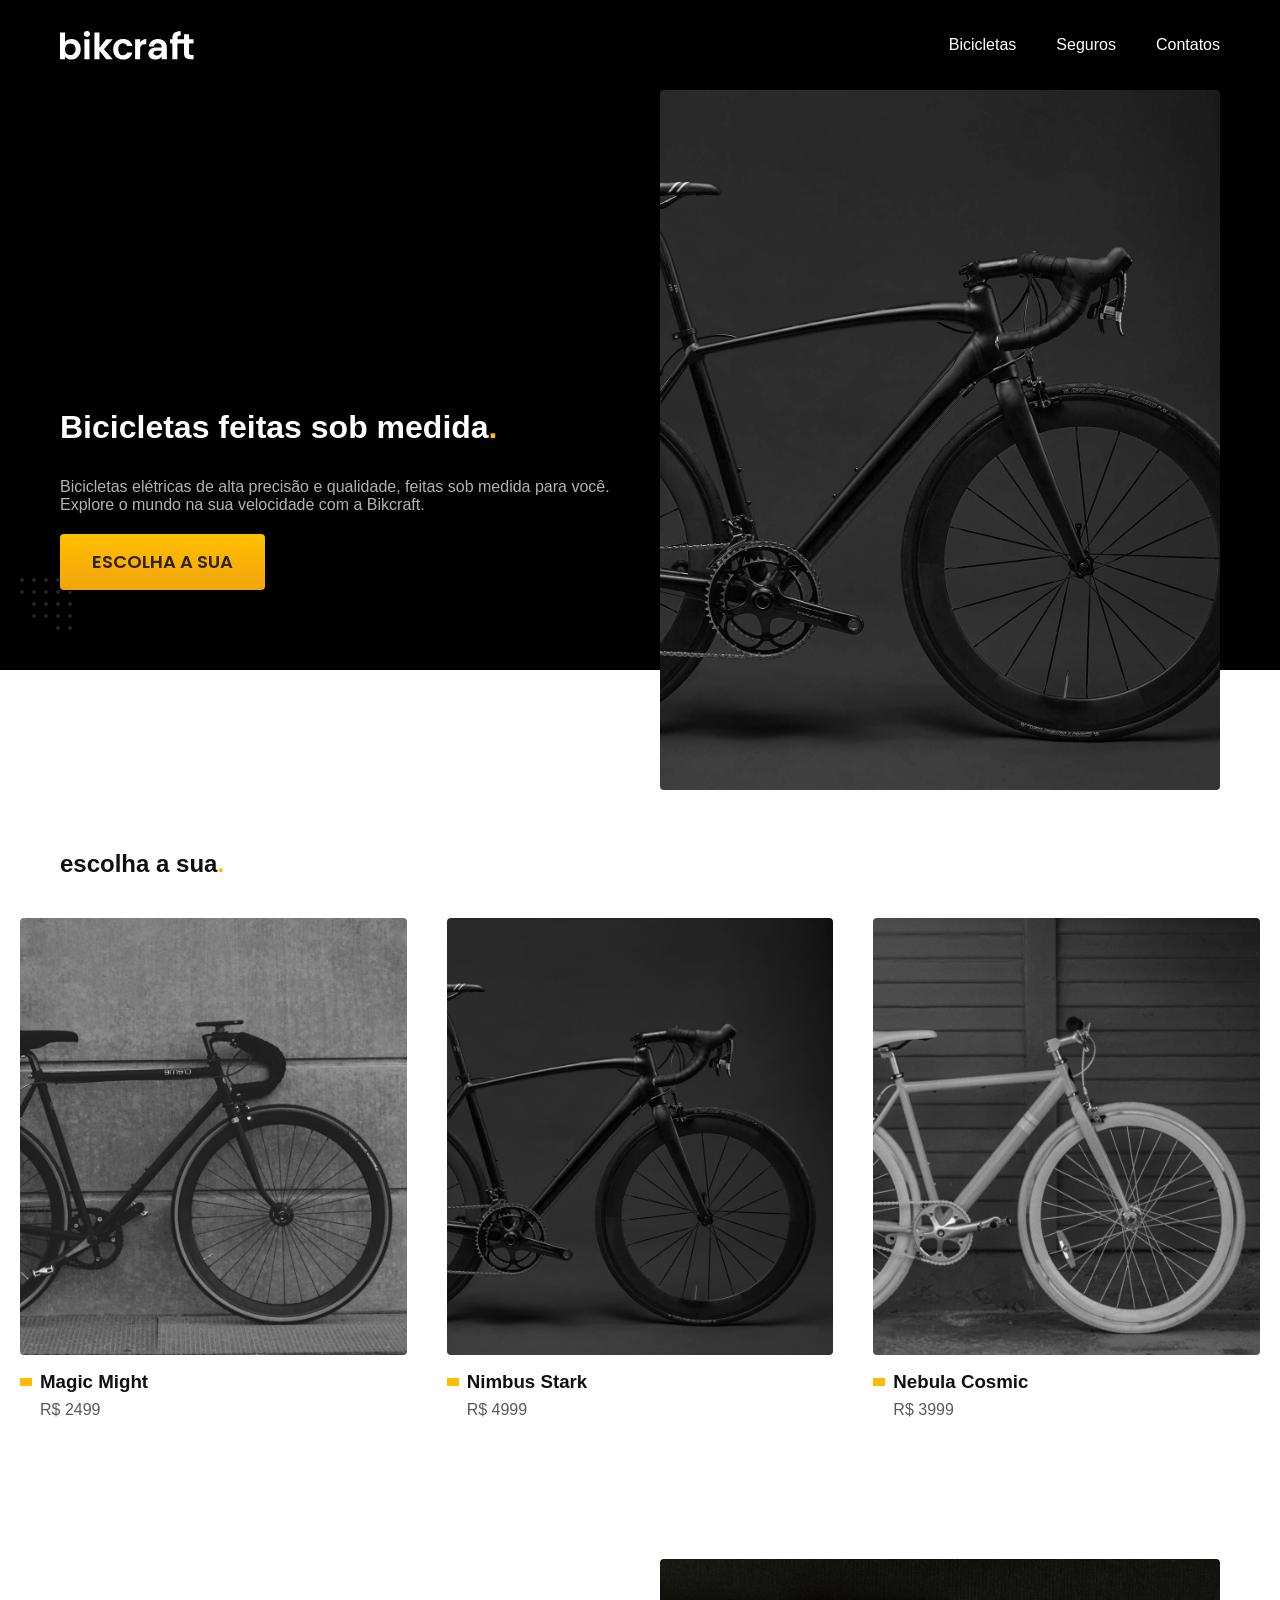
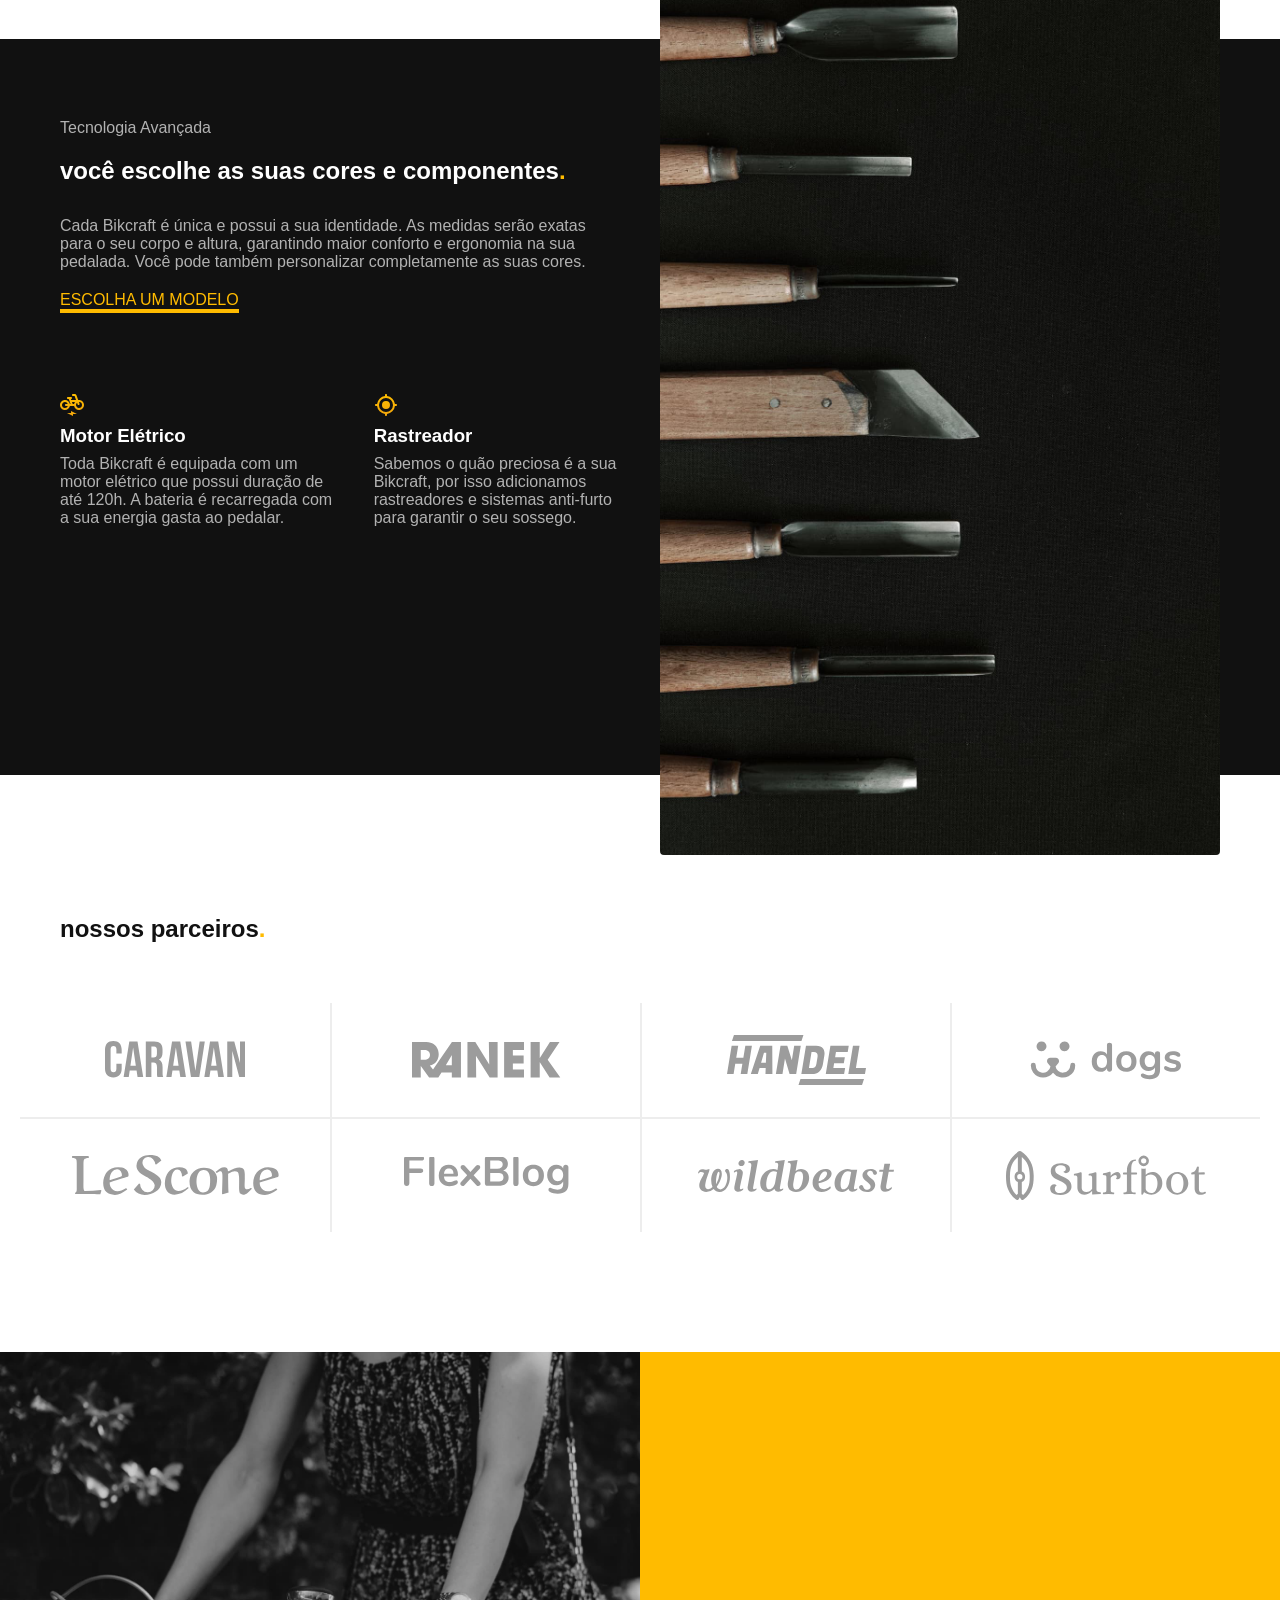
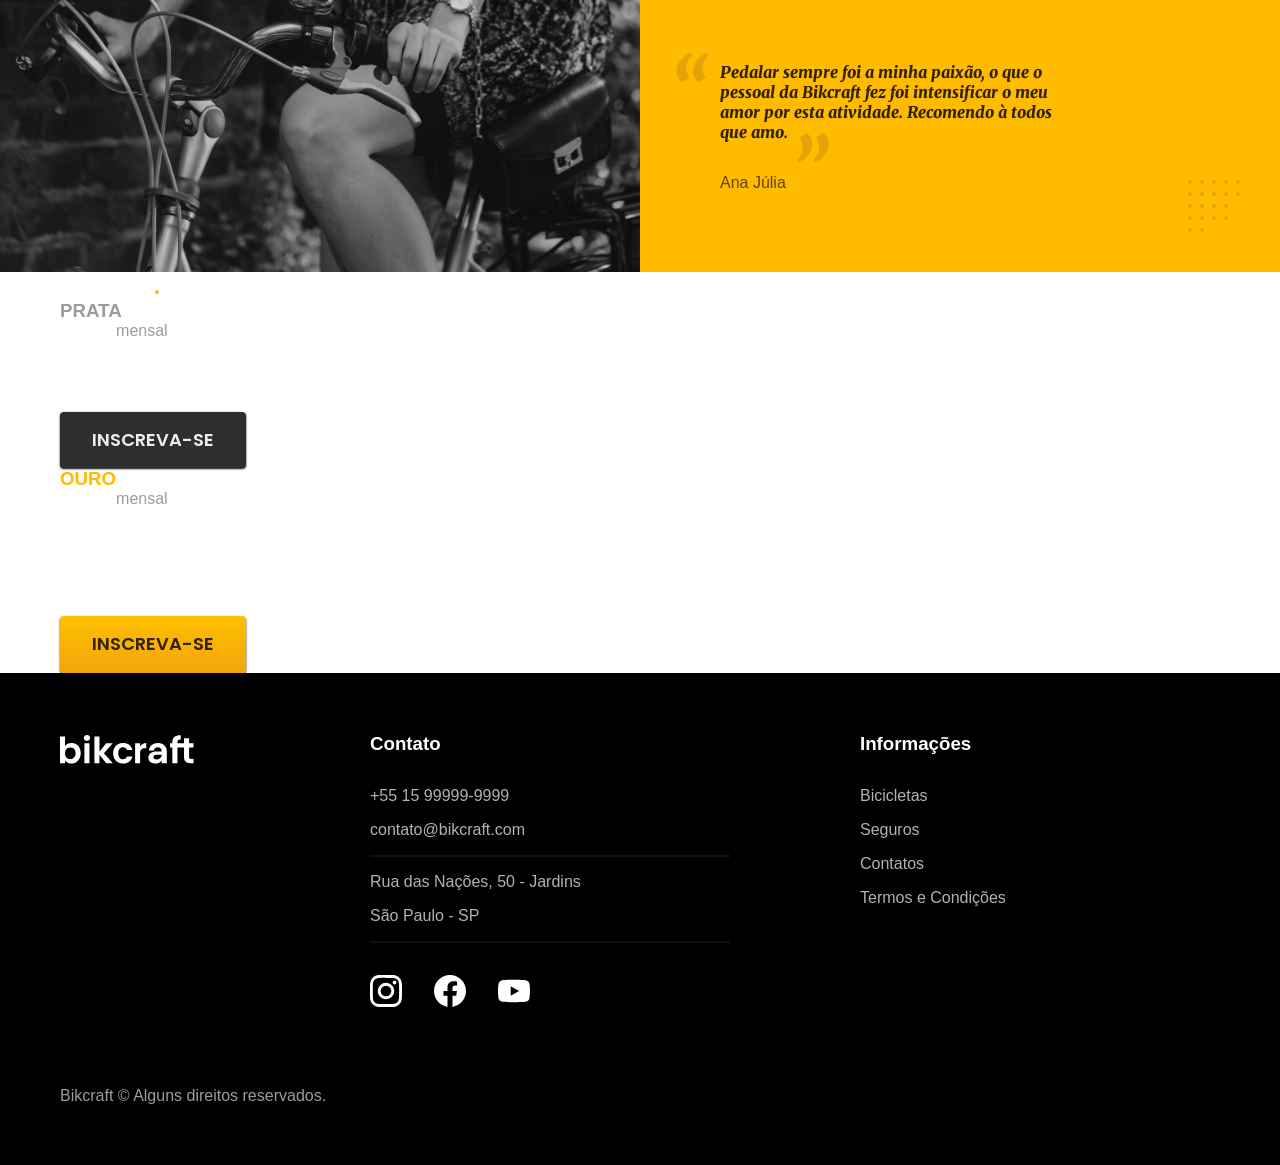
==== commit 7979c85d: "adicionando js" ====
--- a/index.html
+++ b/index.html
@@ -203,7 +203,7 @@
       <p class="footer-copy font-2-m cor-6">Bikcraft © Alguns direitos reservados.</p>
     </div>
   </footer>
-
+  <script src="./js/script.js"></script>
 </body>
 
 </html>
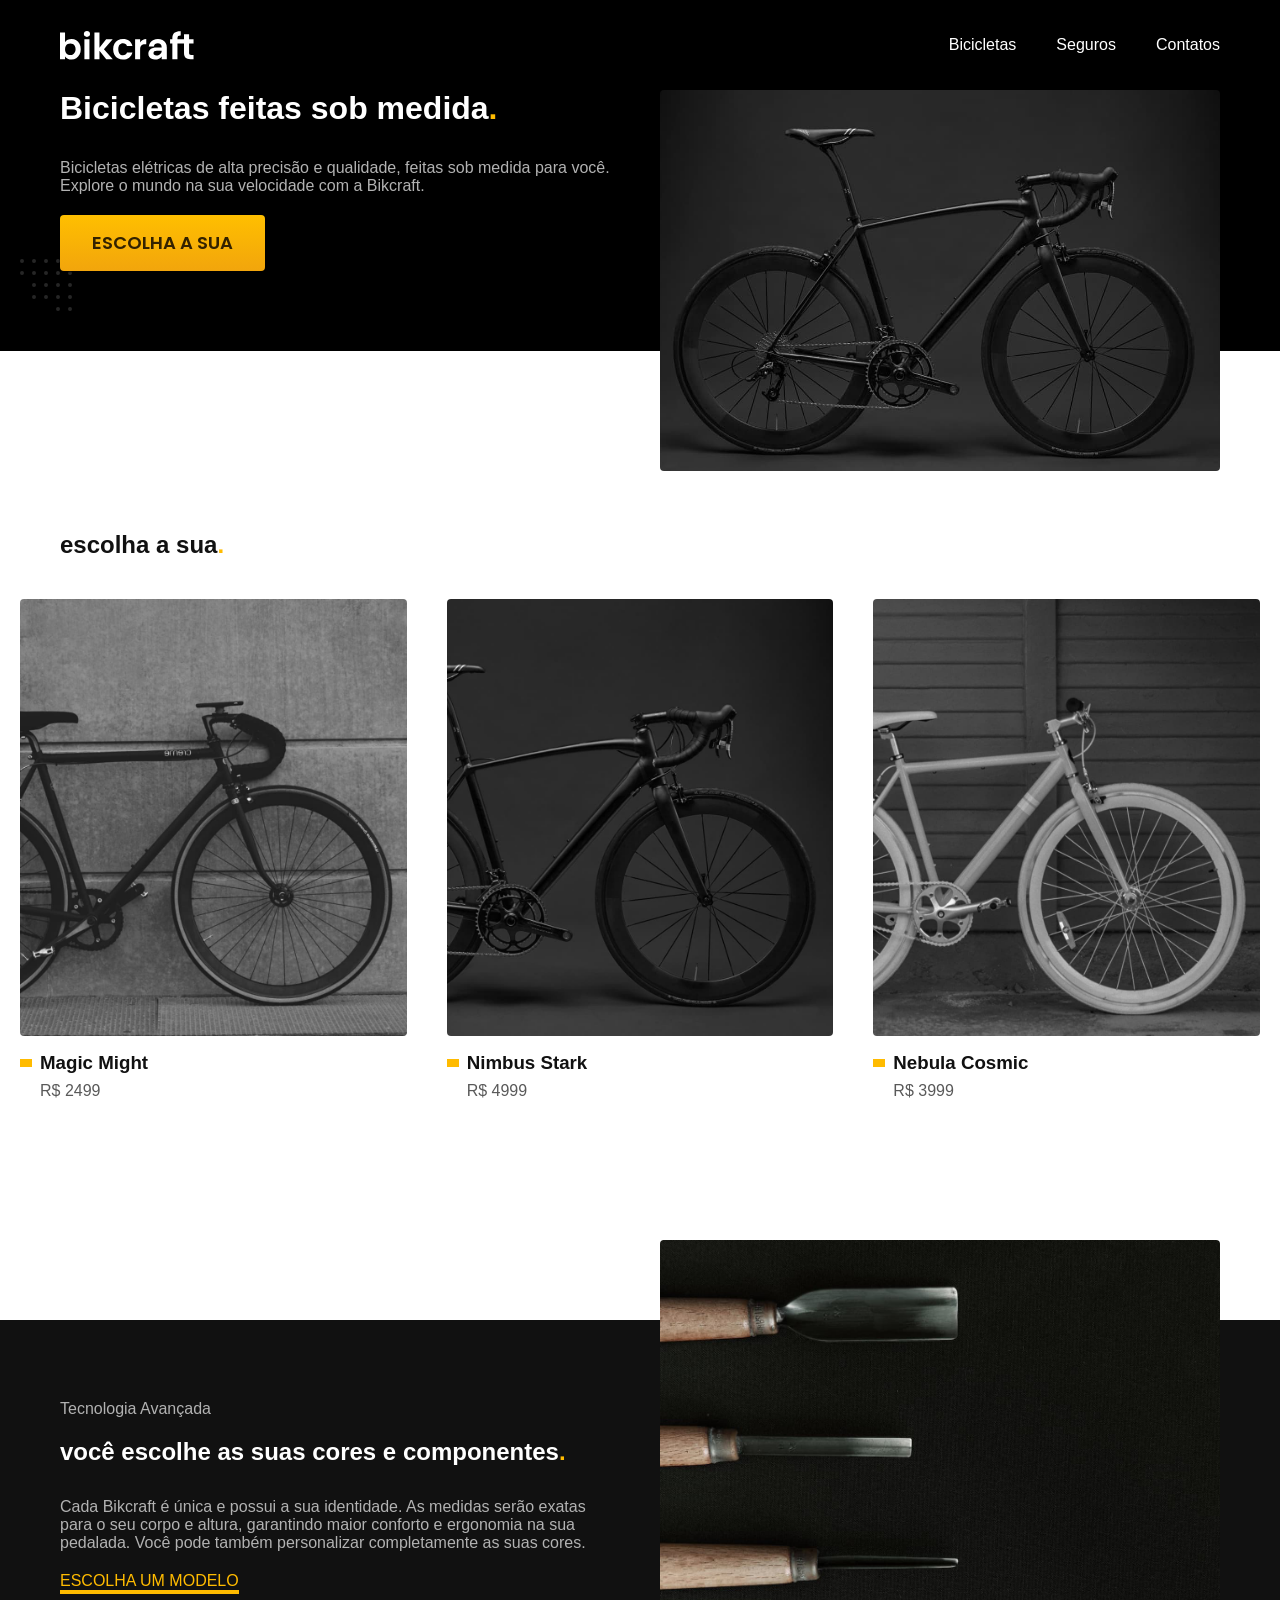
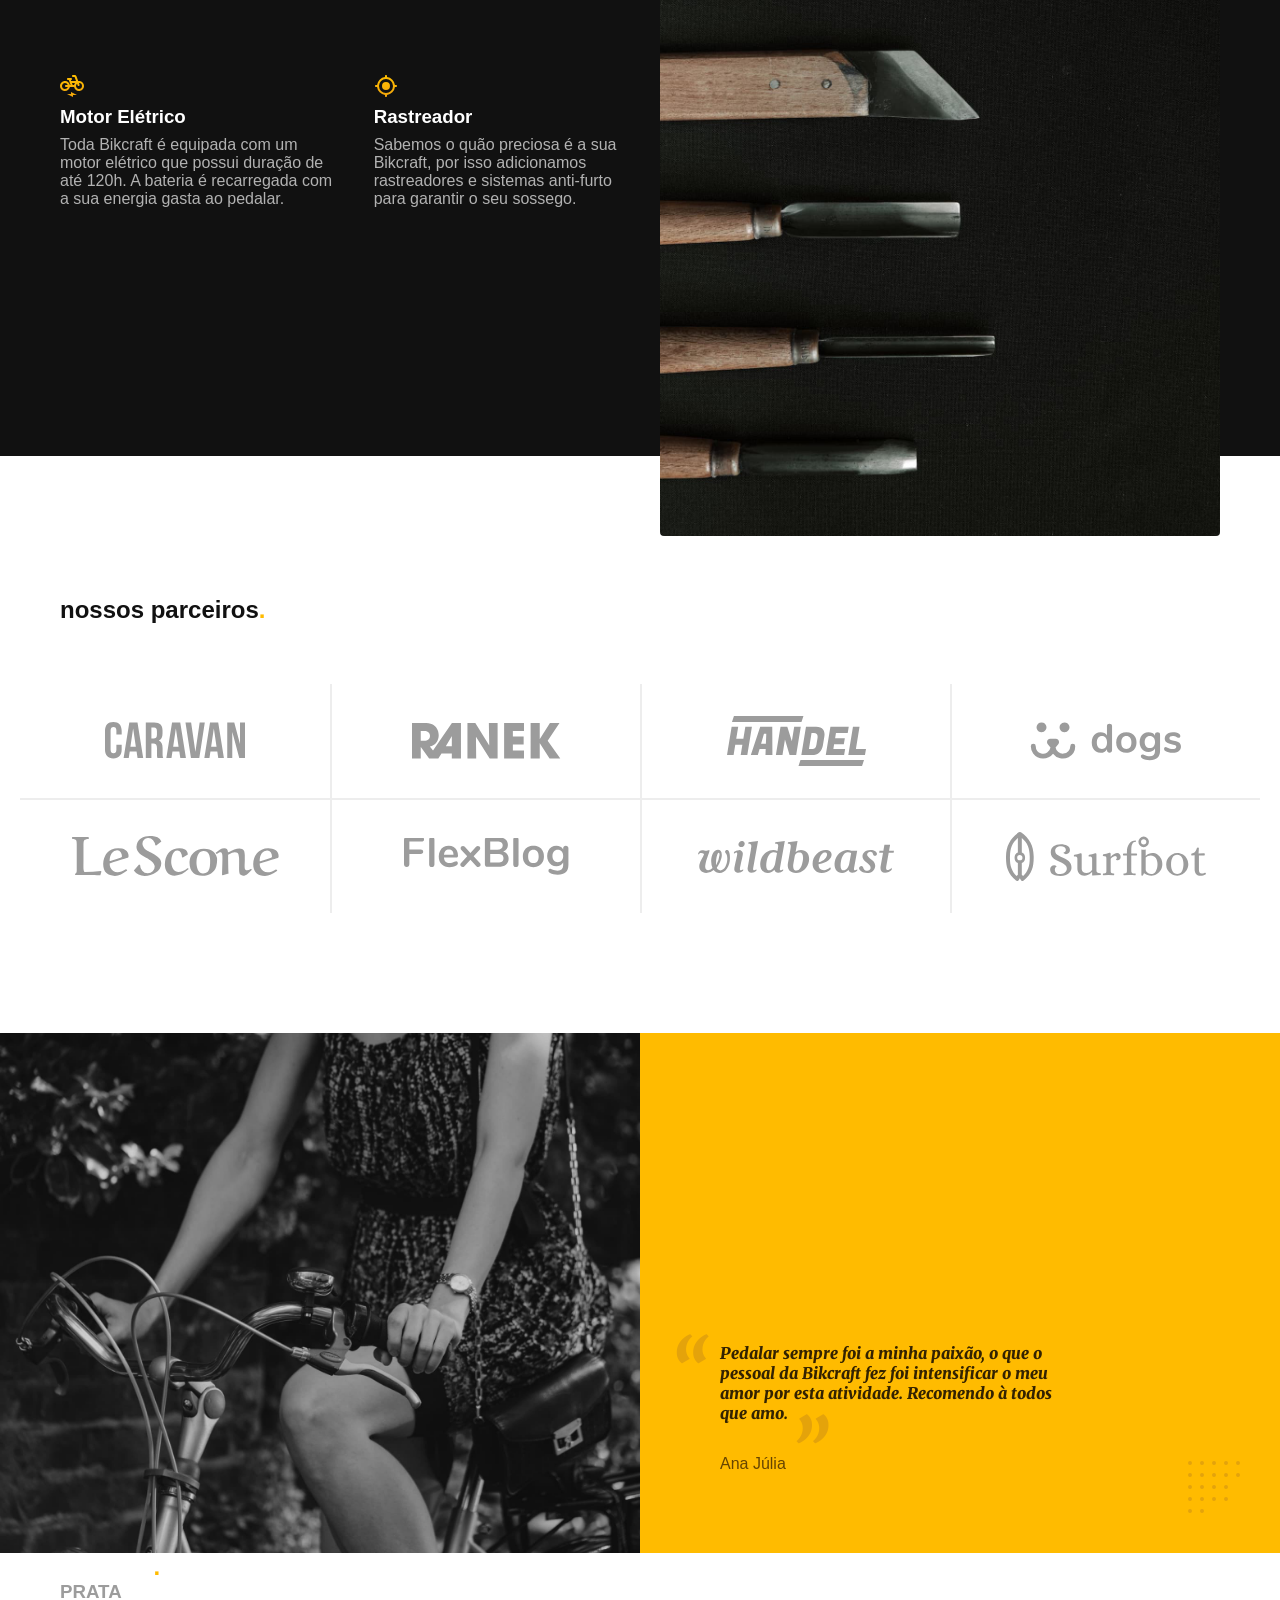
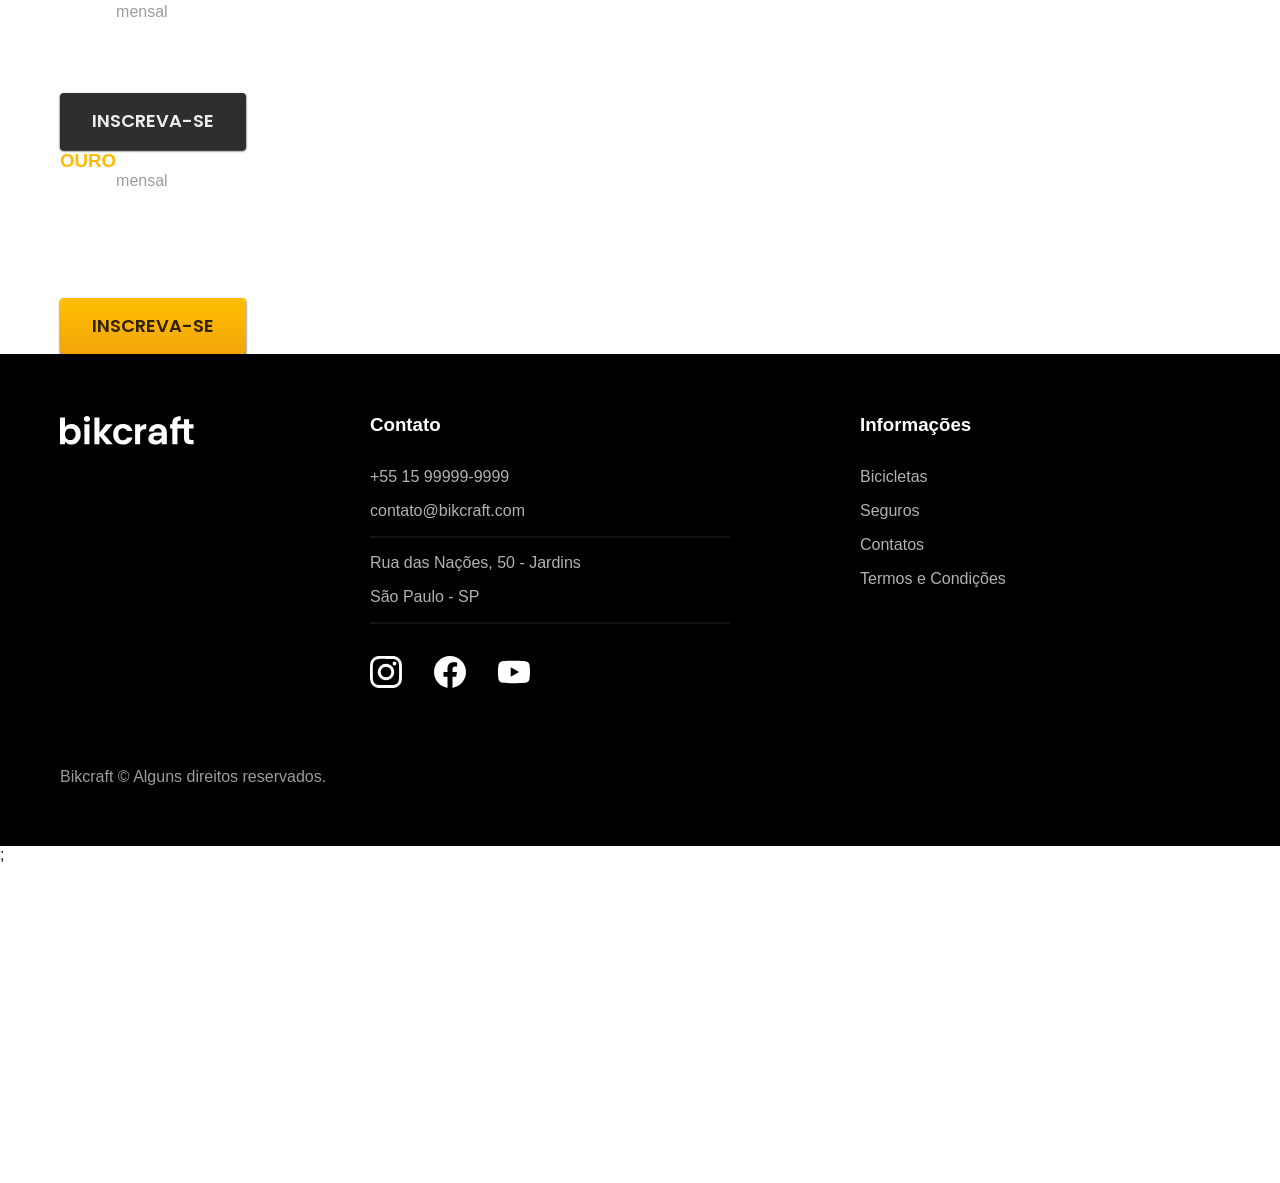
==== commit a0a37601: "animção com  plugins js" ====
--- a/index.html
+++ b/index.html
@@ -36,13 +36,13 @@
   <main class="introducao-bg">
     <div class="introducao container">
       <div class="introducao-conteudo">
-        <h1 class="font-1-xxl cor-0">Bicicletas feitas sob medida<span class="cor-p1">.</span></h1>
-        <p class="font-2-l cor-5">Bicicletas elétricas de alta precisão e qualidade, feitas sob medida para você.
+        <h1 class="font-1-xxl cor-0 fadeInDown" data-anime="200">Bicicletas feitas sob medida<span class="cor-p1">.</span></h1>
+        <p class="font-2-l cor-5 fadeInDown" data-anime="400">Bicicletas elétricas de alta precisão e qualidade, feitas sob medida para você.
           Explore o mundo na sua
           velocidade com a Bikcraft.</p>
-        <a class="botao" href="./bicicletas.html">Escolha a sua</a>
-      </div>
-      <picture>
+        <a class="botao fadeInDown" data-anime="600" href="./bicicletas.html">Escolha a sua</a>
+      </div>
+      <picture data-anime="800" class="fadeInDown">
         <source media="(max-width: 800px" srcset="./img/bicicletas/nimbus.jpg">
         <img src="img/fotos/introducao.jpg" width="1280" height="1600" alt="Bicicleta elétrica preta">
       </picture>
@@ -203,6 +203,7 @@
       <p class="footer-copy font-2-m cor-6">Bikcraft © Alguns direitos reservados.</p>
     </div>
   </footer>
+  <script src="./js/plugins/simple-anime.js"></script>;
   <script src="./js/script.js"></script>
 </body>
 
--- a/css/style.css
+++ b/css/style.css
@@ -1,6 +1,7 @@
 @import "./global/global.css";
 @import "./utilidades/tipografia.css";
 @import "./utilidades/cores.css";
+@import "./utilidades/animacao.css";
 
 /* Global */
 @import "./global/header.css";
--- a/css/style.css
+++ b/css/style.css
@@ -1,6 +1,7 @@
 @import "./global/global.css";
 @import "./utilidades/tipografia.css";
 @import "./utilidades/cores.css";
+@import "./utilidades/animacao.css";
 
 /* Global */
 @import "./global/header.css";
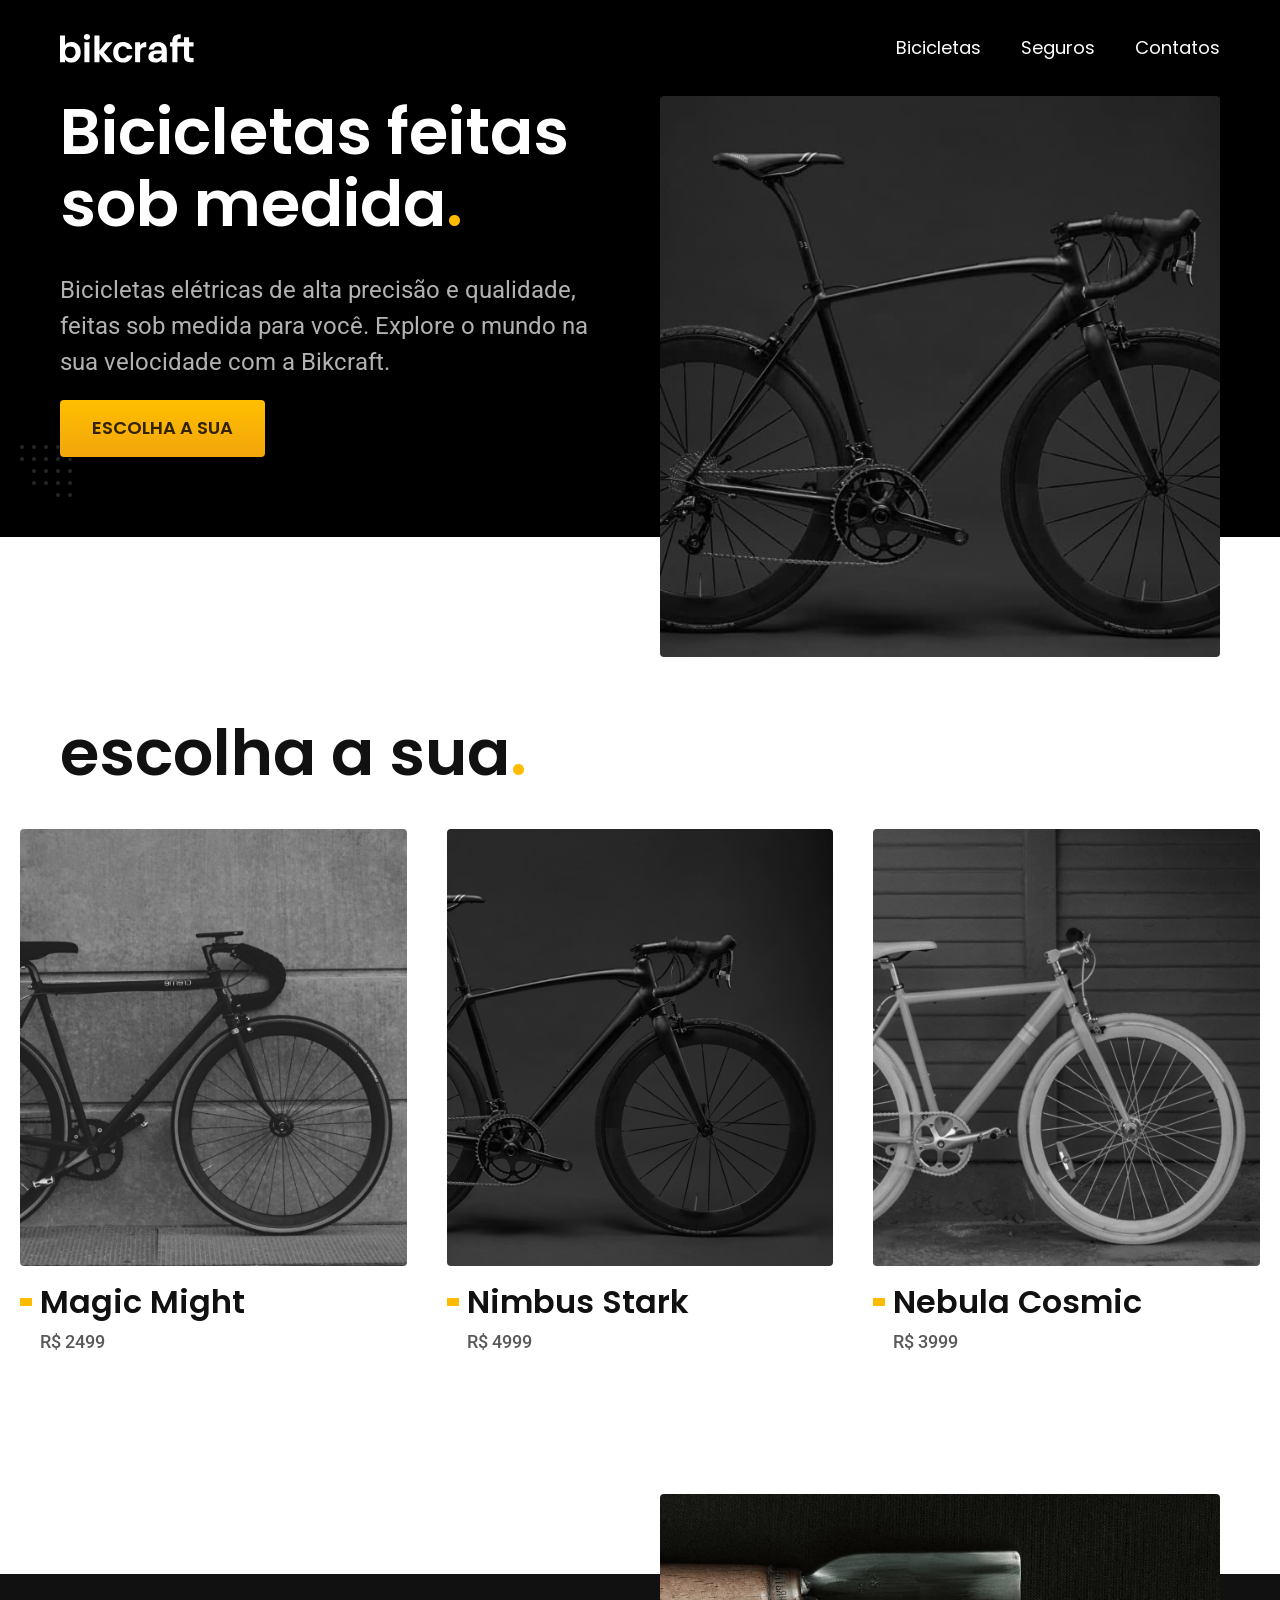
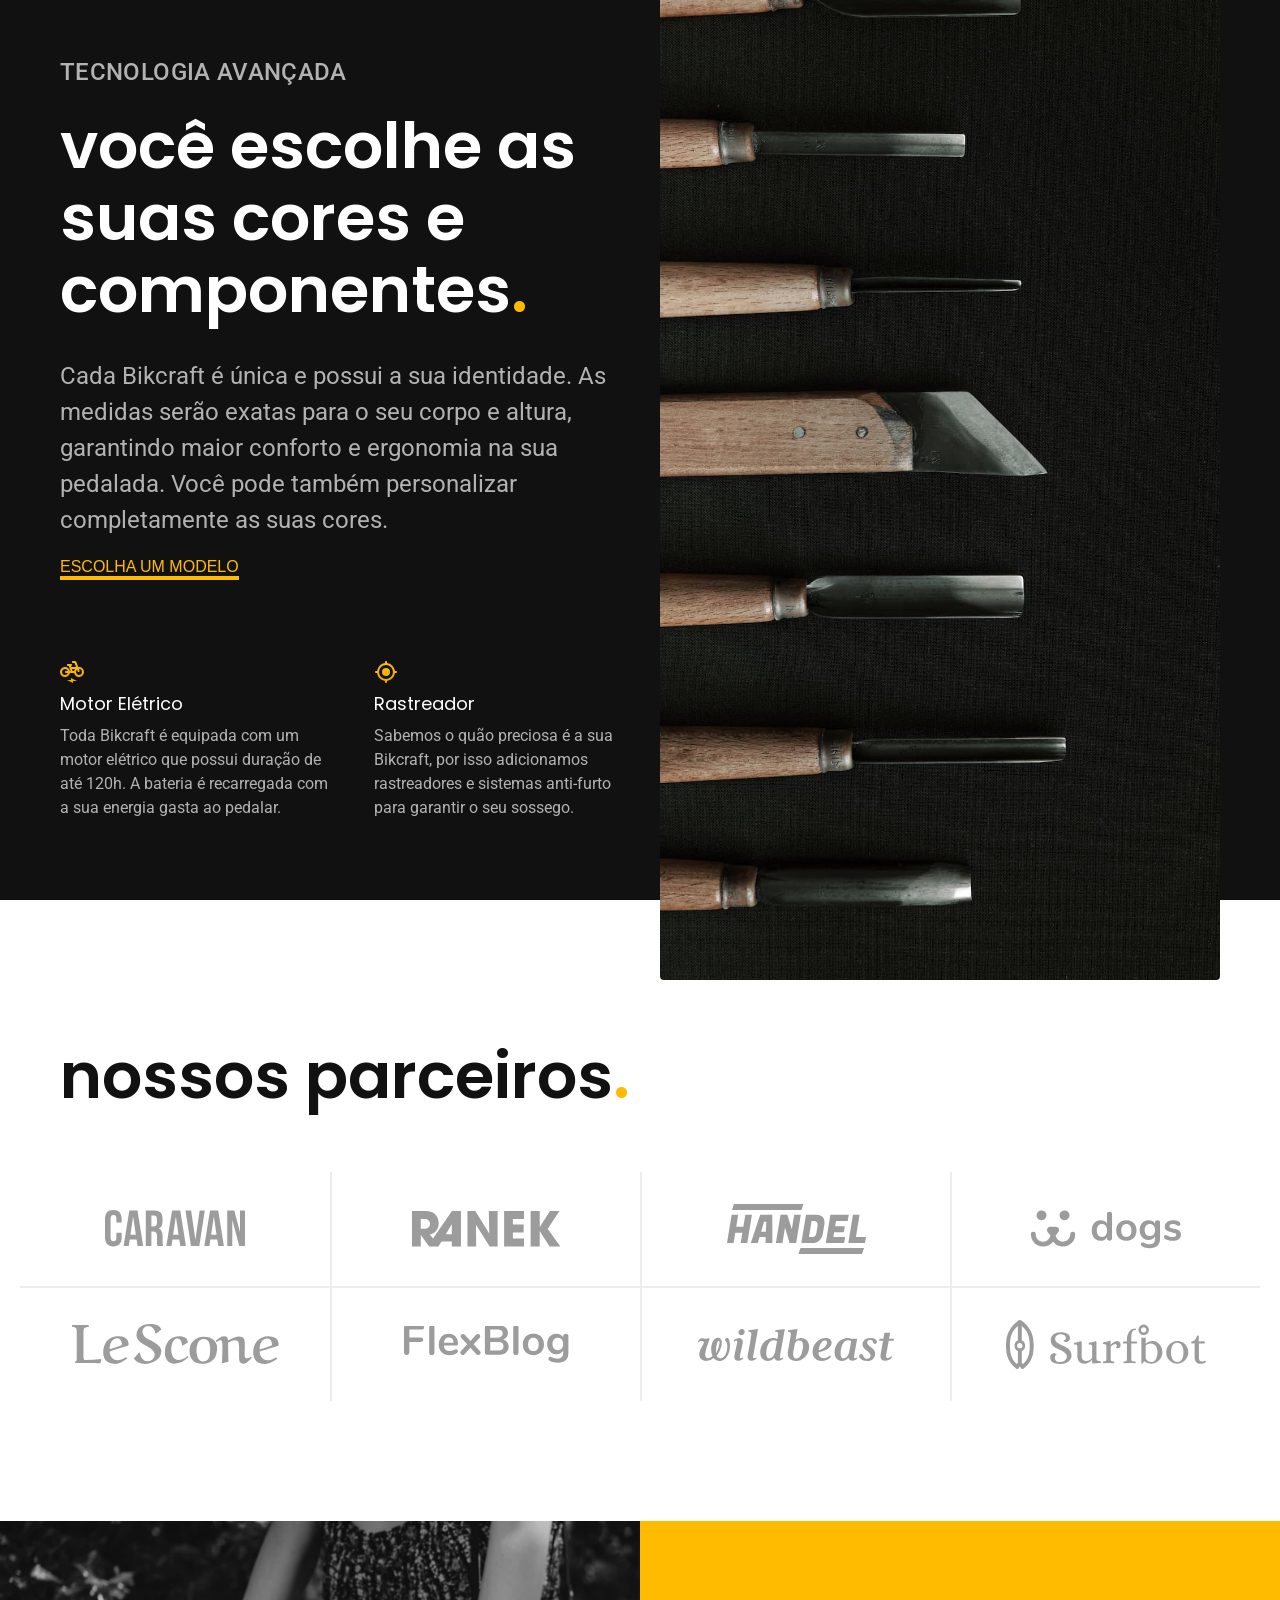
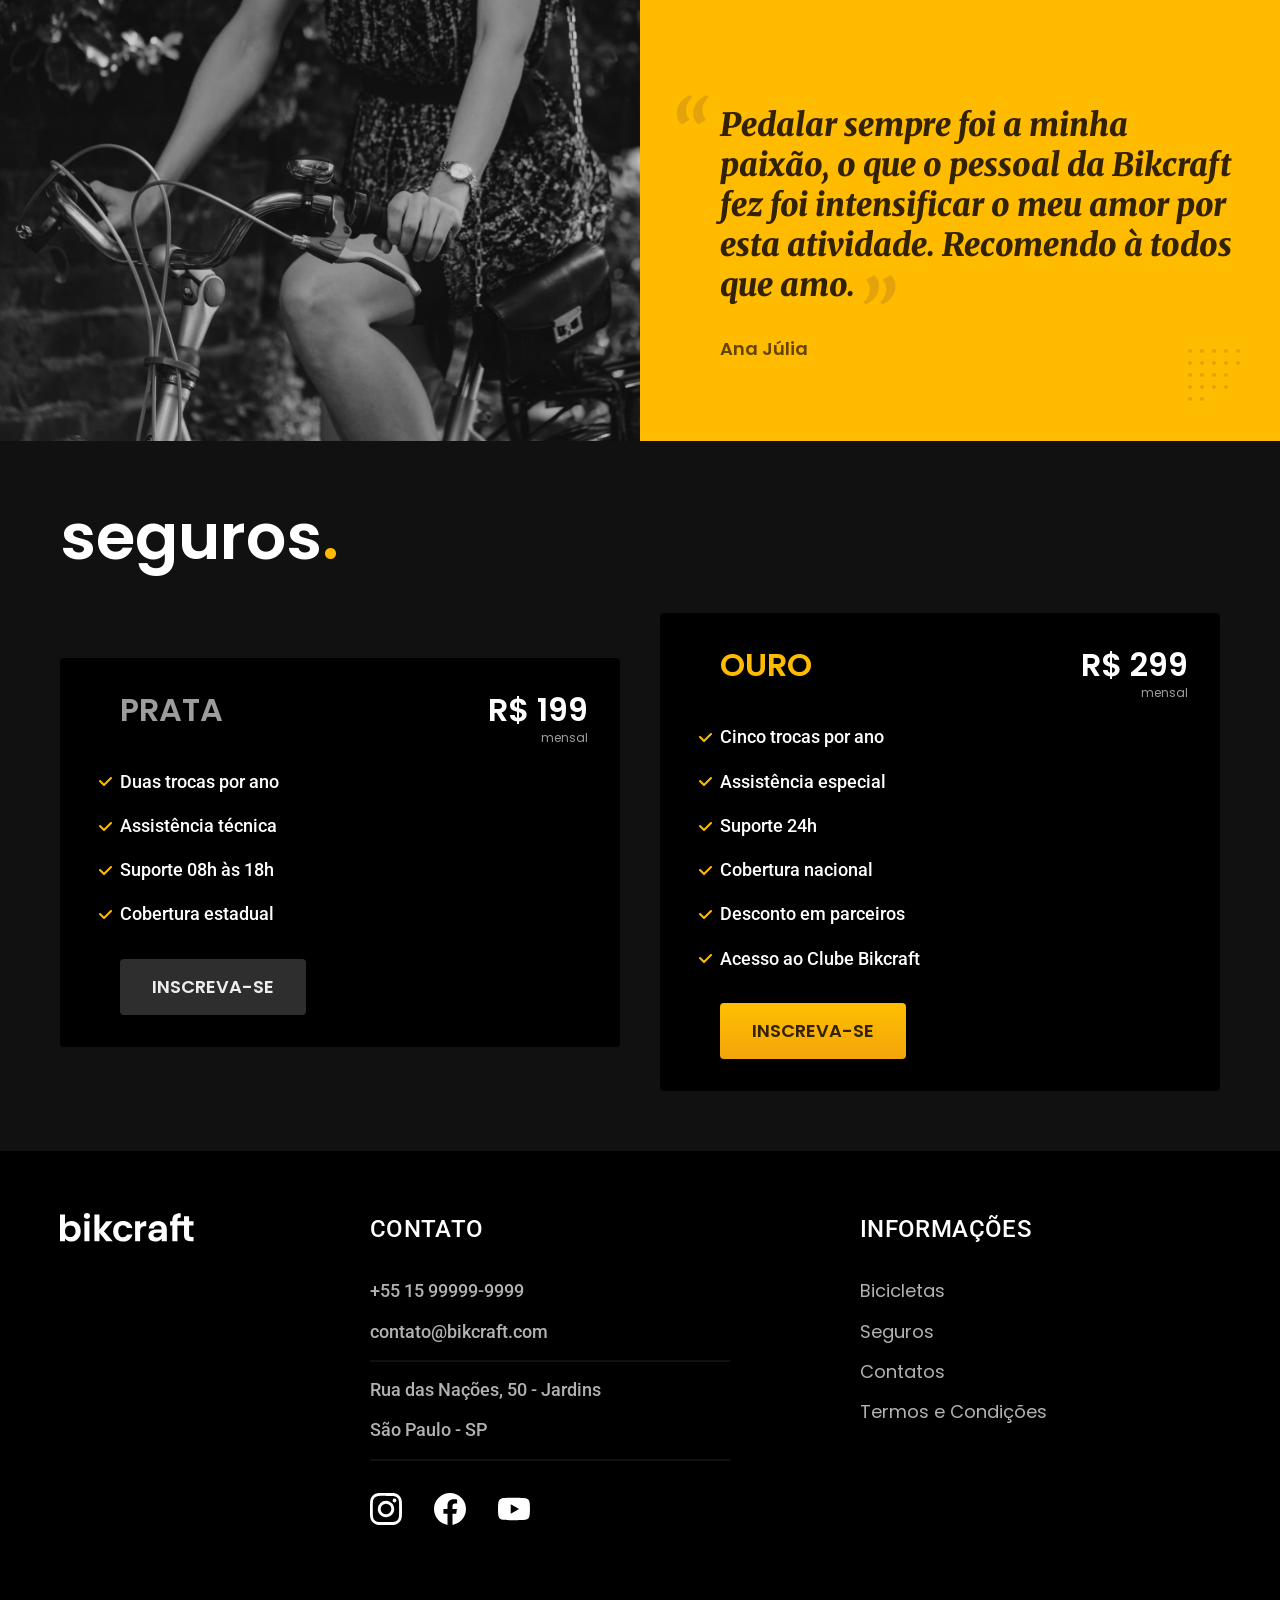
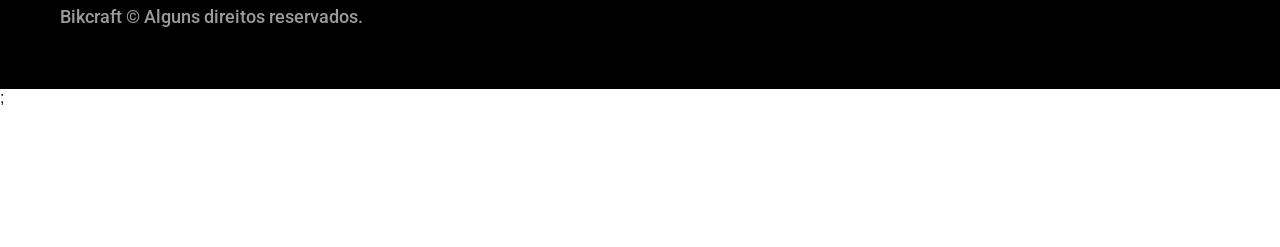
==== commit 4238b621: "otimizacao para subir no site" ====
--- a/index.html
+++ b/index.html
@@ -5,16 +5,22 @@
   <meta charset="UTF-8">
   <meta http-equiv="X-UA-Compatible" content="IE=edge">
   <meta name="viewport" content="width=device-width, initial-scale=1.0">
+
   <title>Bikcraft - Bicicleta Elétricas</title>
   <meta name="description"
     content="Bicicletas elétricas de alta precisão e qualidade, feitas sob medida para você. Explore o mundo na sua velocidade com a Bikcraft.">
-  <link rel="preload" href="./css/style.css" as="style">
-  <link rel="stylesheet" href="./css/style.css">
+
+  <link rel="icon" href="./favicon.svg" type="image/svg+xml">
+  <link rel="preload" href="./css/style.min.css" as="style">
+  <link rel="stylesheet" href="./css/style.min.css">
   <link rel="preconnect" href="https://fonts.googleapis.com">
   <link rel="preconnect" href="https://fonts.gstatic.com" crossorigin>
   <link
     href="https://fonts.googleapis.com/css2?family=Merriweather:ital,wght@1,900&family=Poppins:wght@400;600&family=Roboto:wght@400;500&display=swap"
     rel="stylesheet">
+
+  <script>document.documentElement.classList.add('js')</script>
+</head>
 
 <body>
   <header class="header-bg">
@@ -36,8 +42,10 @@
   <main class="introducao-bg">
     <div class="introducao container">
       <div class="introducao-conteudo">
-        <h1 class="font-1-xxl cor-0 fadeInDown" data-anime="200">Bicicletas feitas sob medida<span class="cor-p1">.</span></h1>
-        <p class="font-2-l cor-5 fadeInDown" data-anime="400">Bicicletas elétricas de alta precisão e qualidade, feitas sob medida para você.
+        <h1 class="font-1-xxl cor-0 fadeInDown" data-anime="200">Bicicletas feitas sob medida<span
+            class="cor-p1">.</span></h1>
+        <p class="font-2-l cor-5 fadeInDown" data-anime="400">Bicicletas elétricas de alta precisão e qualidade, feitas
+          sob medida para você.
           Explore o mundo na sua
           velocidade com a Bikcraft.</p>
         <a class="botao fadeInDown" data-anime="600" href="./bicicletas.html">Escolha a sua</a>
--- a/css/style.min.css
+++ b/css/style.min.css
@@ -0,0 +1 @@
+body{margin:0;font-family:Arial,Helvetica,sans-serif;color:#111}blockquote,dd,h1,h2,h3,h4,p,ul{margin:0}ul{padding:0;list-style:none}a{text-decoration:none;color:inherit}img{max-width:100%;height:auto;display:block}img[src$=".jpg"]{border-radius:4px}.font-1-xs{font:400 0.75rem/1.35 Poppins,sans-serif}.font-2-xs{font:400 0.875rem/1.43 Roboto,sans-serif}.font-1-s{font:400 1rem/1.5 Poppins,sans-serif}.font-2-s{font:400 1rem/1.5 Roboto,sans-serif}.font-1-m,.font-1-m-b{font:400 1.125rem/1.35 Poppins,sans-serif}.font-1-m-b{font-weight:600}.font-2-m{font:500 1.125rem/1.35 Roboto,sans-serif}.font-1-l{font:400 1.5rem/1.5 Poppins,sans-serif}.font-2-l,.font-2-l-b{font:400 1.5rem/1.5 Roboto,sans-serif}.font-2-l-b{font-weight:500;letter-spacing:.015em;text-transform:uppercase}.font-1-xl{font:600 2rem/1.25 Poppins,sans-serif}.font-2-xl{font:500 2rem/1.25 Roboto,sans-serif}.font-1-xxl{font:600 4rem/1.125 Poppins,sans-serif}@media (max-width:1200px){.font-1-xxl{font-size:3rem}.font-2-l,.font-2-l-b{font-size:1.125rem}}@media (max-width:800px){.font-1-xxl{font-size:2rem}.font-1-xl,.font-2-xl{font-size:1.5rem}}:root{--cor-0:#fff;--cor-1:#f7f7f7;--cor-2:#ededed;--cor-3:#dedede;--cor-4:#ccc;--cor-5:#b2b2b2;--cor-6:#9c9c9c;--cor-7:#717171;--cor-8:#595959;--cor-9:#404040;--cor-10:#2e2e2e;--cor-11:#111;--cor-12:#000;--cor-p1:#ffbb00;--cor-p2:#e4a30b;--cor-p3:#a66f00;--cor-p4:#664400;--cor-p5:#332200}.cor-0{color:var(--cor-0)}.cor-1{color:var(--cor-1)}.cor-2{color:var(--cor-2)}.cor-3{color:var(--cor-3)}.cor-4{color:var(--cor-4)}.cor-5{color:var(--cor-5)}.cor-6{color:var(--cor-6)}.cor-7{color:var(--cor-7)}.cor-8{color:var(--cor-8)}.cor-9{color:var(--cor-9)}.cor-10{color:var(--cor-10)}.cor-11{color:var(--cor-11)}.cor-12{color:var(--cor-12)}.cor-p1{color:var(--cor-p1)}.cor-p2{color:var(--cor-p2)}.cor-p3{color:var(--cor-p3)}.cor-p4{color:var(--cor-p4)}.cor-p5{color:var(--cor-p5)}.js .fadeInDown{transform:translate3d(0,-20px,0)}.js .fadeInUp{transform:translate3d(0,20px,0)}.js .fadeInRight{transform:translate3d(20px,0,0)}.js .fadeInLeft{transform:translate3d(-20px,0,0)}.js [data-anime]{opacity:0}.js .anime{opacity:1;transform:none;transition:transform .8s,opacity .8s}.header-bg{background-color:var(--cor-12)}.header{display:flex;flex-wrap:wrap;gap:20px;justify-content:space-between;align-items:center;padding-top:20px;padding-bottom:20px}.header-menu{display:flex;flex-wrap:wrap;gap:40px}.header-menu a{display:inline-block;padding:16px 0;position:relative}.header-menu a:after{content:"";display:block;height:2px;width:0;background:var(--cor-0);margin-top:4px;transition:.3s;position:absolute}.header-menu a.ativo::after,.header-menu a:hover:after{width:100%}@media (max-width:800px){.header-menu{gap:20px}.header-menu a{background:var(--cor-11);padding:12px 16px;border-radius:4px}.header-menu a:hover{background-color:var(--cor-10)}.header a::after{display:none}}@media (max-width:600px){.header-menu{gap:12px}.header-menu a{padding:8px 12px;font-size:14px}}.footer-bg{background-color:var(--cor-12)}.footer{display:grid;grid-template-columns:3fr 5fr 4fr;gap:40px;padding-top:60px;padding-bottom:60px}.footer h3{margin-bottom:32px}.footer-contato ul{margin-bottom:32px}.footer-contato li:nth-child(2n):after{content:"";display:block;max-width:360px;height:2px;background:var(--cor-11);margin-top:16px}.footer li{margin-bottom:16px}.footer-redes{display:flex;gap:32px}.footer a:hover{color:var(--cor-0)}.footer-copy{grid-column:1/-1;margin-top:40px}@media (max-width:800px){.footer>img{display:none}.footer{grid-template-columns:1fr 1fr}}@media (max-width:600px){.footer{grid-template-columns:1fr;gap:60px}.footer-copy{margin-top:0}}.container{box-sizing:border-box;max-width:1200px;padding-left:20px;padding-right:20px;margin-left:auto;margin-right:auto}.botao{display:inline-block;padding:16px 32px;background:linear-gradient(#ffbf00,#f2a50c);border-radius:4px;box-shadow:0 1px 2px #000;text-transform:uppercase;color:var(--cor-p5);font:600 1.125rem/1.35 Poppins,sans-serif;max-width:max-content;border:none;cursor:pointer}.botao:hover{background:linear-gradient(#ffb60d,#e59317)}.botao.secundario{background:var(--cor-10);color:var(--cor-2)}.botao.secundario:hover{background:var(--cor-9)}.botao.seta{display:flex;align-items:center}.botao.seta::after{content:"";display:inline-block;width:18px;height:10px;margin-left:12px;background:url("../img/icones/seta.svg");transition:transform .2s}.botao.seta:hover::after{transform:translateX(4px)}@media (max-width:600px){.botao{padding:12px 16px;font-size:1rem}}.link{display:inline-block;color:var(--cor-p1);font:500 1.5/1.5 Poppins,sans-serif;text-transform:uppercase}.link::after{content:"";display:block;width:100%;height:4px;background-color:currentColor}.link:hover{color:var(--cor-0)}.titulo-bg{background-color:var(--cor-11);padding-top:60px;padding-bottom:60px}.titulo{background:url(../img/dec/top-right.svg) no-repeat top right 20px}.titulo p{margin-bottom:4px}@media (max-width:800px){.titulo-bg{padding-top:40px;padding-bottom:40px}.titulo p{font-size:1rem;text-transform:lowercase;font-weight:400}}.form{display:grid;grid-template-columns:1fr 1fr;gap:20px}.form label{display:block;font:400 1rem/1.5 Poppins,sans-serif;margin-bottom:4px}.form .col-2{grid-column:span 2}.form input[type=email],.form input[type=text],.form textarea{font:400 1rem/1.5 Roboto,sans-serif;background:var(--cor-1);border:1px solid var(--cor-2);padding:12px;border-radius:4px;width:100%;box-sizing:border-box}.form input[type=email]:focus,.form input[type=text]:focus,.form textarea:focus{outline:0;border-color:var(-cor-p1);background:var(--cor-0);box-shadow:0 0 0 2px #fea}@media (max-width:600px){.form{grid-template-columns:1fr}.form .col-2{grid-column:1}}.introducao-bg{background:var(--cor-12) url(../img/dec/bottom-left.svg) no-repeat bottom 160px left 20px;box-shadow:inset 0 -120px var(--cor-0)}.introducao{display:grid;grid-template-columns:1fr 1fr;gap:0 40px}.introducao-conteudo{align-self:end;padding-bottom:200px}.introducao img{width:100%;height:100%;object-fit:cover;border-radius:4px}.introducao h1{margin-bottom:32px}.introducao p{margin-bottom:20px}@media (max-width:800px){.introducao-bg{background:var(--cor-11);padding-top:40px;box-shadow:inset 0 -60px #fff}.introducao{grid-template-columns:1fr;gap:32px}.introducao-conteudo{padding-bottom:0}.introducao h1{margin-bottom:16px}.introducao img{height:300px;width:100%}}.tecnologia-bg{background-color:var(--cor-11);box-shadow:inset 0 80px var(--cor-0),inset 0 -80px var(--cor-0)}.tecnologia{display:grid;grid-template-columns:1fr 1fr;gap:40px}.tecnologia-imagem img{width:100%;height:100%;object-fit:cover;object-position:left}.tecnologia-conteudo{padding-top:160px;padding-bottom:160px}.tecnologia-conteudo>span{display:block;margin-bottom:20px}.tecnologia-conteudo h2{margin-bottom:32px}.tecnologia-conteudo>p{margin-bottom:20px}.tecnologia a{margin-bottom:80px}.tecnologia-vantagens{display:flex;gap:40px}.tecnologia-vantagens h3{margin-bottom:8px;width:max-content}.tecnologia-vantagens img{width:24px;margin-bottom:8px}@media (max-width:800px){.tecnologia-bg{box-shadow:initial}.tecnologia{grid-template-columns:1fr}.tecnologia-conteudo{padding-top:60px;padding-bottom:60px}.tecnologia-imagem{display:none}.tecnologia a{margin-bottom:60px}}@media (max-width:600px){.tecnologia-vantagens{flex-direction:column}}.parceiros{padding-top:60px;padding-bottom:120px}.parceiros h2{margin-bottom:60px}.parceiros ul{padding:0 20px;max-width:1400px;display:grid;grid-template-columns:repeat(4,1fr);margin:0 auto}.parceiros li{display:flex;padding:32px;border-left:2px solid var(--cor-2)}.parceiros img{margin:auto}.parceiros li:first-child,.parceiros li:nth-child(5){border-left:none}.parceiros li:nth-child(n+5){border-top:2px solid var(--cor-2)}@media (max-width:800px){.parceiros{padding-bottom:60px}.parceiros li{padding:20px}.parceiros h2{margin-bottom:20px}.parceiros ul{grid-template-columns:repeat(2,1fr)}.parceiros li:nth-child(n+3){border-top:2px solid var(--cor-2)}.parceiros li:nth-child(odd){border-left:none}}.depoimento{display:grid;grid-template-columns:1fr 1fr;background-color:var(--cor-p1);overflow:hidden}.depoimento img{width:100%;height:100%;object-fit:cover;border-radius:0}.depoimento-conteudo{padding:40px 40px 80px 80px;align-self:end;background:url(../img/dec/bottom-right-p.svg) no-repeat bottom 40px right 40px}.depoimento-conteudo p{max-width:32ch;font-family:Merriweather,serif;font-style:italic;font-weight:900;margin-bottom:32px;position:relative}.depoimento p::after,.depoimento p::before{font-size:5rem;color:var(--cor-p2);position:absolute}.depoimento p::before{content:"“";left:-50px;top:-20px}.depoimento p::after{content:"”"}@media (min-width:1200px){.depoimento img{max-height:520px}}@media (max-width:800px){.depoimento{grid-template-columns:1fr;text-align:center}.depoimento img{max-height:200px}.depoimento-conteudo{pad:40px 20px;justify-self:center}}.bicicletas-lista{padding-top:60px;padding-bottom:120px}.bicicletas-lista h2{margin-bottom:40px}.bicicletas-lista ul{display:flex;gap:40px;padding:0 20px 20px 20px;max-width:1400px;margin-left:auto;margin-right:auto;overflow-x:auto}#bicicleta .bicicletas-lista ul{padding:0 0 20px 0}.bicicletas-lista li{flex:1;min-width:280px}.bicicletas-lista a{display:block}.bicicletas-lista img{margin-bottom:16px}.bicicletas-lista h3{margin-bottom:8px;display:flex;align-items:center}.bicicletas-lista h3::before{content:"";display:inline-block;height:8px;width:12px;margin-right:8px;background-color:var(--cor-p1);transition:width .2s}.bicicletas-lista a:hover h3::before{width:24px}.bicicletas-lista li span{padding-left:20px}@media (max-width:800px){.bicicletas-lista{padding-bottom:60px}.bicicletas-lista ul{gap:20px}}.bicicletas-bg{background:linear-gradient(to right,var(--cor-0) 30%,var(--cor-11) 30%)}.bicicletas{display:grid;grid-template-columns:1fr 1fr;gap:40px;padding-top:60px;padding-bottom:60px;background:url(../img/dec/top-right.svg) no-repeat top 40px right 40px}.bicicletas-imagem{display:grid}.bicicletas-imagem img{grid-area:1/1}.bicicletas-imagem span{grid-area:1/1;place-self:start end;margin-top:20px;background:var(--cor-12);display:inline-block;padding:8px 16px 8px 8px;border-radius:4px 0 0 4px}.bicicletas-conteudo{display:grid;grid-template-columns:1fr auto;align-content:start}.bicicletas h2,.bicicletas p{grid-column:1/-1}.bicicletas h2{margin-bottom:20px}.bicicletas h2::before{content:"";display:block;width:12px;height:8px;background-color:var(--cor-p1);margin-bottom:8px}.bicicletas p{margin-bottom:32px}.bicicletas a{place-self:end}.bicicletas li{display:flex;align-items:center}.bicicletas ul{display:grid;gap:16px}.bicicletas-conteudo img{width:24px;margin-right:8px}@media (max-width:800px){.bicicletas-bg{background:var(--cor-11)}.bicicletas{grid-template-columns:1fr;gap:20px;padding-top:40px;padding-bottom:40px}}@media (max-width:600px){.bicicletas-conteudo{grid-template-columns:1fr}.bicicletas ul{font-size:1rem;grid-template-columns:1fr 1fr;margin-bottom:32px}.bicicletas a{place-self:start}}.bicicleta{display:grid;grid-template-columns:1fr 1fr;align-items:start;gap:40px;padding-top:60px;padding-bottom:60px}#bicicleta .titulo p{text-transform:uppercase}.bicicleta-imagens{display:flex;flex-wrap:wrap;gap:20px}.bicicleta-imagens img{flex:1;min-width:200px}.bicicleta-imagens img:first-child{min-width:100%}.bicicleta-conteudo>p{margin-bottom:32px}.bicicleta-comprar{display:grid;grid-template-columns:max-content auto;align-items:center;justify-items:start;gap:8px 12px;margin-bottom:40px}.bicicleta-comprar a{grid-row:span 2}.bicicleta-comprar span{display:flex;align-items:center;background-color:var(--cor-12);gap:8px;padding:4px 8px;border-radius:4px}.bicicleta-conteudo h2{text-transform:uppercase;letter-spacing:.15em;margin-bottom:12px}.bicicleta-ficha,.bicicleta-informacoes{padding:32px;background-color:var(--cor-12);border-radius:4px}.bicicleta-informacoes{margin-bottom:40px;display:grid;grid-template-columns:1fr 1fr;gap:32px}.bicicleta-informacoes img{width:24px;margin-bottom:8px}.bicicleta-informacoes h3{margin-bottom:8px}.bicicleta-ficha li{padding:4px 0;display:flex;justify-content:space-between;border-bottom:1px solid var(--cor-11)}.bicicleta-ficha li:last-child{border-bottom:none}.bicicleta-ficha span{color:var(--cor-6)}@media (max-width:800px){.bicicleta{grid-template-columns:1fr;padding-top:40px;padding-bottom:40px}.bicicleta-imagens{grid-row:2}}@media (max-width:400px){.bicicleta-informacoes{grid-template-columns:1fr}.bicicleta-comprar{grid-template-columns:1fr}}.seguro-bg{background-color:var(--cor-11);box-shadow:inset 0 120px var(--cor-0),inset 0 -120px var(--cor-12)}.seguro{display:grid;grid-template-columns:1fr 1fr;gap:40px}.seguro-imagem img{width:100%;height:100%;object-fit:cover}.seguro-conteudo{padding-top:180px;padding-bottom:180px}.seguro h2{margin-bottom:32px}.seguro p{margin-bottom:20px}@media (max-width:800px){.seguro-bg{box-shadow:inset 0 -60px var(--cor-12)}.seguro{grid-template-columns:1fr}.seguro-conteudo{grid-row:1;padding-top:40px;padding-bottom:0}}.seguros-bg{background:var(--cor-11)}.seguros{padding-top:60px;padding-bottom:60px;display:grid;grid-template-columns:1fr 1fr;gap:40px;align-items:center}#seguros .seguros{padding-top:0}.seguros h2{grid-column:1/-1}.seguros-item{background-color:var(--cor-12);padding:32px 32px 32px 60px;display:grid;grid-template-columns:1fr auto;border-radius:4px}.seguros-item h3{margin-bottom:40px}.seguros-item span{grid-column:2;display:block;text-align:right}.seguros-item ul{grid-column:1/-1;margin-bottom:32px}.seguros-item li{display:flex;align-items:center;position:relative}.seguros-item li+li{margin-top:20px}.seguros-item li::before{content:"";display:inline-block;width:13px;height:9px;background-image:url("../img/icones/lista.svg");position:absolute;left:-21px}.seguros-item a{grid-column:1/-1}@media (max-width:800px){.seguros{grid-template-columns:1fr}}.vantagens-bg{background-color:var(--cor-12)}.vantagens{padding-top:120px;padding-bottom:120px}.vantagens h2{margin-bottom:60px}.vantagens ul{display:grid;grid-template-columns:repeat(auto-fit,minmax(280px,max-content));gap:40px 80px}.vantagens h3,.vantagens img{margin-bottom:8px}@media (max-width:800px){.vantagens{padding-top:60px;padding-bottom:60px}.vantagens h2{margin-bottom:40px}.vantagens ul{gap:20px}}.perguntas{padding-top:120px;padding-bottom:120px}.perguntas h2{margin-bottom:60px}.perguntas dl>div{padding:20px;border-radius:4px}.perguntas dl>div:nth-child(odd){background-color:var(--cor-1)}.perguntas button{display:grid;grid-template-columns:auto 1fr auto;align-items:center;gap:8px;cursor:pointer;border:none;background:0 0;width:100%;text-align:left}.perguntas button::before{content:"";display:inline-block;width:12px;height:8px;background-color:var(--cor-p1)}.perguntas button::after{content:"";display:inline-block;width:14px;height:6px;background:url("../img/icones/seta-abrir.svg");transition:.3s}.perguntas button:hover::after,.perguntas button[aria-expanded=true]::after{transform:rotate(180deg)}.js .perguntas dd{display:none}.js .perguntas dd.ativa{display:block}.perguntas dd{padding-left:20px;padding-top:16px;max-width:80ch}@media (max-width:800px){.perguntas{padding-top:60px;padding-bottom:60px}.perguntas h2{margin-bottom:40px}}#contato{background:linear-gradient(var(--cor-11) 600px,var(--cor-1) 0)}.contato{display:grid;grid-template-columns:5fr 7fr}.contato-dados,.contato-formulario{padding:60px;box-shadow:0 1px 2px rgba(0,0,0,.1);margin-bottom:200px}.contato-dados{border-radius:5px 0 0 5px;background:var(--cor-12) url(../img/dec/bottom-left.svg) no-repeat bottom 20px left 20px}.contato-formulario{border-radius:0 5px 5px 0;background:var(--cor-0) url(../img/dec/bottom-right.svg) no-repeat bottom 20px right 20px}.contato-dados h2{margin-bottom:60px}.contato-endereco{margin-bottom:32px;padding-left:28px;background:url(../img/icones/local.svg) no-repeat 0 2px}.contato-endereco p{margin-bottom:8px}.contato-meios a{display:block;max-width:max-content;margin-bottom:8px;padding-left:28px}.contato-meios a:hover{color:var(--cor-0)}.contato-meios a:first-child{background:url(../img/icones/email.svg) no-repeat 0 2px}.contato-meios a:nth-child(2){margin-bottom:32px}.contato-meios a:nth-child(3){background:url(../img/icones/telefone.svg) no-repeat 0 2px;margin-bottom:60px}.contato-redes{display:flex;gap:32px;padding-left:28px}@media (max-width:800px){.contato{grid-template-columns:1fr}.contato-dados,.contato-formulario{padding:20px}.contato-dados{border-radius:5px 5px 0 0;background:var(--cor-12)}.contato-formulario{border-radius:0 0 5px 5px}.contato-dados h2,.contato-meios a:nth-child(3){margin-bottom:32px}.contato-meios a:nth-child(3){background:url(../img/icones/telefone.svg) no-repeat 0 2px;margin-bottom:32px}.contato-redes{margin-bottom:12px}}.lojas{display:grid;grid-template-columns:1fr 1fr;gap:0 40px;padding-top:120px;padding-bottom:120px}.lojas h2{grid-column:1/-1;margin-bottom:60px}.lojas img{border-radius:4px 4px 0 0}.lojas-item{border-radius:4px;background:var(--cor-0);box-shadow:0 1px 2px rgba(0,0,0,.1)}.lojas-conteudo{display:grid;grid-template-columns:1fr 1fr;gap:32px 16px;padding:32px}.lojas-conteudo h3,.lojas-tempo{grid-column:1/-1}.lojas-dados{display:grid;gap:8px;border-left:2px solid var(--cor-2);padding-left:12px}.lojas-tempo{display:flex;align-items:center;gap:8px}@media (max-width:800px){.lojas{gap:20px;padding-top:60px;padding-bottom:60px}.lojas h2{margin-bottom:32px}.lojas-conteudo{grid-template-columns:1fr}}@media (max-width:600px){.lojas{grid-template-columns:1fr}}#orcamento{background:linear-gradient(var(--cor-11) 600px,var(--cor-1) 0)}.orcamento{display:grid;grid-template-columns:5fr 7fr;padding-bottom:120px}.orcamento h2{text-transform:uppercase;position:relative;display:flex;align-items:center}.orcamento h2::before{content:"";display:inline-block;width:4px;height:8px;background-color:var(--cor-p1);position:absolute;left:-12px}.orcamento-dados,.orcamento-produto{padding:60px;box-shadow:0 1px 2px rgba(0,0,0,.1)}.orcamento-produto{border-radius:5px 0 0 5px;background:var(--cor-12) url(../img/dec/bottom-left.svg) no-repeat bottom 20px left 20px;display:grid;grid-template-columns:1fr 1fr;gap:20px;align-content:start}.orcamento-produto>*{grid-column:1/-1}.orcamento-produto>label{grid-column:initial}.orcamento-produto label{font:400 1rem/1.5 Poppins,sans-serif;color:var(--cor-4);background-color:var(--cor-10);padding:12px 16px;border-radius:4px;cursor:pointer;display:grid;grid-template-columns:auto 1fr auto;align-items:center;border:1px solid var(--cor-10)}.orcamento-produto input:checked+label{background:var(--cor-0);color:var(--cor-11)}.orcamento-produto label::before{content:"";display:inline-block;box-sizing:border-box;width:12px;height:12px;border:1px solid var(--cor-6);border-radius:50%;margin-right:8px}.orcamento-produto input:checked+label::before{border-color:var(--cor-7);box-shadow:inset 0 0 0 3px var(--cor-0),inset 0 0 0 6px var(--cor-7)}.orcamento-produto label:hover{background-color:var(--cor-9);border-color:var(--cor-9)}.orcamento-produto input:focus+label{box-shadow:0 0 0 2px var(--cor-p1);border-color:var(--cor-12)}.orcamento-produto label span{display:none}.orcamento-produto input:checked+label span{display:inline-block}.orcamento-produto input{opacity:0;position:absolute;pointer-events:none}.orcamento-dados{border-radius:0 5px 5px 0;background:var(--cor-0) url(../img/dec/bottom-right.svg) no-repeat bottom 20px right 20px}.orcamento-conteudo{display:none}.orcamento-conteudo h2,.orcamento-dados h2:nth-of-type(n+2){margin-top:20px}#bikcraft:checked~#orcamento-bikcraft,#seguro:checked~#orcamento-seguro{display:grid;gap:20px}.orcamento-detalhes{display:none;background:var(--cor-0);padding:20px;grid-template-columns:1fr 1fr;border-radius:4px;align-items:center}.orcamento-detalhes li{display:flex;align-items:center;margin-bottom:8px}.orcamento-detalhes li img{width:16px;margin-right:8px}.orcamento-produto input:checked+label+.orcamento-detalhes{display:grid}@media (max-width:1200px){.orcamento-dados,.orcamento-produto{padding:32px}}@media (max-width:800px){.orcamento{grid-template-columns:1fr}.orcamento-produto{border-radius:5px 5px 0 0;background:var(--cor-12)}.orcamento-dados{border-radius:0 0 5px 5px}}@media (max-width:400px){.orcamento-produto{grid-template-columns:1fr}}.termos{padding-top:80px;padding-bottom:80px}.termos h2{font-weight:600;margin-bottom:20px}.termos p+h2{margin-top:40px}.termos p{max-width:75ch;margin-bottom:24px}
--- a/css/style.min.css
+++ b/css/style.min.css
@@ -0,0 +1 @@
+body{margin:0;font-family:Arial,Helvetica,sans-serif;color:#111}blockquote,dd,h1,h2,h3,h4,p,ul{margin:0}ul{padding:0;list-style:none}a{text-decoration:none;color:inherit}img{max-width:100%;height:auto;display:block}img[src$=".jpg"]{border-radius:4px}.font-1-xs{font:400 0.75rem/1.35 Poppins,sans-serif}.font-2-xs{font:400 0.875rem/1.43 Roboto,sans-serif}.font-1-s{font:400 1rem/1.5 Poppins,sans-serif}.font-2-s{font:400 1rem/1.5 Roboto,sans-serif}.font-1-m,.font-1-m-b{font:400 1.125rem/1.35 Poppins,sans-serif}.font-1-m-b{font-weight:600}.font-2-m{font:500 1.125rem/1.35 Roboto,sans-serif}.font-1-l{font:400 1.5rem/1.5 Poppins,sans-serif}.font-2-l,.font-2-l-b{font:400 1.5rem/1.5 Roboto,sans-serif}.font-2-l-b{font-weight:500;letter-spacing:.015em;text-transform:uppercase}.font-1-xl{font:600 2rem/1.25 Poppins,sans-serif}.font-2-xl{font:500 2rem/1.25 Roboto,sans-serif}.font-1-xxl{font:600 4rem/1.125 Poppins,sans-serif}@media (max-width:1200px){.font-1-xxl{font-size:3rem}.font-2-l,.font-2-l-b{font-size:1.125rem}}@media (max-width:800px){.font-1-xxl{font-size:2rem}.font-1-xl,.font-2-xl{font-size:1.5rem}}:root{--cor-0:#fff;--cor-1:#f7f7f7;--cor-2:#ededed;--cor-3:#dedede;--cor-4:#ccc;--cor-5:#b2b2b2;--cor-6:#9c9c9c;--cor-7:#717171;--cor-8:#595959;--cor-9:#404040;--cor-10:#2e2e2e;--cor-11:#111;--cor-12:#000;--cor-p1:#ffbb00;--cor-p2:#e4a30b;--cor-p3:#a66f00;--cor-p4:#664400;--cor-p5:#332200}.cor-0{color:var(--cor-0)}.cor-1{color:var(--cor-1)}.cor-2{color:var(--cor-2)}.cor-3{color:var(--cor-3)}.cor-4{color:var(--cor-4)}.cor-5{color:var(--cor-5)}.cor-6{color:var(--cor-6)}.cor-7{color:var(--cor-7)}.cor-8{color:var(--cor-8)}.cor-9{color:var(--cor-9)}.cor-10{color:var(--cor-10)}.cor-11{color:var(--cor-11)}.cor-12{color:var(--cor-12)}.cor-p1{color:var(--cor-p1)}.cor-p2{color:var(--cor-p2)}.cor-p3{color:var(--cor-p3)}.cor-p4{color:var(--cor-p4)}.cor-p5{color:var(--cor-p5)}.js .fadeInDown{transform:translate3d(0,-20px,0)}.js .fadeInUp{transform:translate3d(0,20px,0)}.js .fadeInRight{transform:translate3d(20px,0,0)}.js .fadeInLeft{transform:translate3d(-20px,0,0)}.js [data-anime]{opacity:0}.js .anime{opacity:1;transform:none;transition:transform .8s,opacity .8s}.header-bg{background-color:var(--cor-12)}.header{display:flex;flex-wrap:wrap;gap:20px;justify-content:space-between;align-items:center;padding-top:20px;padding-bottom:20px}.header-menu{display:flex;flex-wrap:wrap;gap:40px}.header-menu a{display:inline-block;padding:16px 0;position:relative}.header-menu a:after{content:"";display:block;height:2px;width:0;background:var(--cor-0);margin-top:4px;transition:.3s;position:absolute}.header-menu a.ativo::after,.header-menu a:hover:after{width:100%}@media (max-width:800px){.header-menu{gap:20px}.header-menu a{background:var(--cor-11);padding:12px 16px;border-radius:4px}.header-menu a:hover{background-color:var(--cor-10)}.header a::after{display:none}}@media (max-width:600px){.header-menu{gap:12px}.header-menu a{padding:8px 12px;font-size:14px}}.footer-bg{background-color:var(--cor-12)}.footer{display:grid;grid-template-columns:3fr 5fr 4fr;gap:40px;padding-top:60px;padding-bottom:60px}.footer h3{margin-bottom:32px}.footer-contato ul{margin-bottom:32px}.footer-contato li:nth-child(2n):after{content:"";display:block;max-width:360px;height:2px;background:var(--cor-11);margin-top:16px}.footer li{margin-bottom:16px}.footer-redes{display:flex;gap:32px}.footer a:hover{color:var(--cor-0)}.footer-copy{grid-column:1/-1;margin-top:40px}@media (max-width:800px){.footer>img{display:none}.footer{grid-template-columns:1fr 1fr}}@media (max-width:600px){.footer{grid-template-columns:1fr;gap:60px}.footer-copy{margin-top:0}}.container{box-sizing:border-box;max-width:1200px;padding-left:20px;padding-right:20px;margin-left:auto;margin-right:auto}.botao{display:inline-block;padding:16px 32px;background:linear-gradient(#ffbf00,#f2a50c);border-radius:4px;box-shadow:0 1px 2px #000;text-transform:uppercase;color:var(--cor-p5);font:600 1.125rem/1.35 Poppins,sans-serif;max-width:max-content;border:none;cursor:pointer}.botao:hover{background:linear-gradient(#ffb60d,#e59317)}.botao.secundario{background:var(--cor-10);color:var(--cor-2)}.botao.secundario:hover{background:var(--cor-9)}.botao.seta{display:flex;align-items:center}.botao.seta::after{content:"";display:inline-block;width:18px;height:10px;margin-left:12px;background:url("../img/icones/seta.svg");transition:transform .2s}.botao.seta:hover::after{transform:translateX(4px)}@media (max-width:600px){.botao{padding:12px 16px;font-size:1rem}}.link{display:inline-block;color:var(--cor-p1);font:500 1.5/1.5 Poppins,sans-serif;text-transform:uppercase}.link::after{content:"";display:block;width:100%;height:4px;background-color:currentColor}.link:hover{color:var(--cor-0)}.titulo-bg{background-color:var(--cor-11);padding-top:60px;padding-bottom:60px}.titulo{background:url(../img/dec/top-right.svg) no-repeat top right 20px}.titulo p{margin-bottom:4px}@media (max-width:800px){.titulo-bg{padding-top:40px;padding-bottom:40px}.titulo p{font-size:1rem;text-transform:lowercase;font-weight:400}}.form{display:grid;grid-template-columns:1fr 1fr;gap:20px}.form label{display:block;font:400 1rem/1.5 Poppins,sans-serif;margin-bottom:4px}.form .col-2{grid-column:span 2}.form input[type=email],.form input[type=text],.form textarea{font:400 1rem/1.5 Roboto,sans-serif;background:var(--cor-1);border:1px solid var(--cor-2);padding:12px;border-radius:4px;width:100%;box-sizing:border-box}.form input[type=email]:focus,.form input[type=text]:focus,.form textarea:focus{outline:0;border-color:var(-cor-p1);background:var(--cor-0);box-shadow:0 0 0 2px #fea}@media (max-width:600px){.form{grid-template-columns:1fr}.form .col-2{grid-column:1}}.introducao-bg{background:var(--cor-12) url(../img/dec/bottom-left.svg) no-repeat bottom 160px left 20px;box-shadow:inset 0 -120px var(--cor-0)}.introducao{display:grid;grid-template-columns:1fr 1fr;gap:0 40px}.introducao-conteudo{align-self:end;padding-bottom:200px}.introducao img{width:100%;height:100%;object-fit:cover;border-radius:4px}.introducao h1{margin-bottom:32px}.introducao p{margin-bottom:20px}@media (max-width:800px){.introducao-bg{background:var(--cor-11);padding-top:40px;box-shadow:inset 0 -60px #fff}.introducao{grid-template-columns:1fr;gap:32px}.introducao-conteudo{padding-bottom:0}.introducao h1{margin-bottom:16px}.introducao img{height:300px;width:100%}}.tecnologia-bg{background-color:var(--cor-11);box-shadow:inset 0 80px var(--cor-0),inset 0 -80px var(--cor-0)}.tecnologia{display:grid;grid-template-columns:1fr 1fr;gap:40px}.tecnologia-imagem img{width:100%;height:100%;object-fit:cover;object-position:left}.tecnologia-conteudo{padding-top:160px;padding-bottom:160px}.tecnologia-conteudo>span{display:block;margin-bottom:20px}.tecnologia-conteudo h2{margin-bottom:32px}.tecnologia-conteudo>p{margin-bottom:20px}.tecnologia a{margin-bottom:80px}.tecnologia-vantagens{display:flex;gap:40px}.tecnologia-vantagens h3{margin-bottom:8px;width:max-content}.tecnologia-vantagens img{width:24px;margin-bottom:8px}@media (max-width:800px){.tecnologia-bg{box-shadow:initial}.tecnologia{grid-template-columns:1fr}.tecnologia-conteudo{padding-top:60px;padding-bottom:60px}.tecnologia-imagem{display:none}.tecnologia a{margin-bottom:60px}}@media (max-width:600px){.tecnologia-vantagens{flex-direction:column}}.parceiros{padding-top:60px;padding-bottom:120px}.parceiros h2{margin-bottom:60px}.parceiros ul{padding:0 20px;max-width:1400px;display:grid;grid-template-columns:repeat(4,1fr);margin:0 auto}.parceiros li{display:flex;padding:32px;border-left:2px solid var(--cor-2)}.parceiros img{margin:auto}.parceiros li:first-child,.parceiros li:nth-child(5){border-left:none}.parceiros li:nth-child(n+5){border-top:2px solid var(--cor-2)}@media (max-width:800px){.parceiros{padding-bottom:60px}.parceiros li{padding:20px}.parceiros h2{margin-bottom:20px}.parceiros ul{grid-template-columns:repeat(2,1fr)}.parceiros li:nth-child(n+3){border-top:2px solid var(--cor-2)}.parceiros li:nth-child(odd){border-left:none}}.depoimento{display:grid;grid-template-columns:1fr 1fr;background-color:var(--cor-p1);overflow:hidden}.depoimento img{width:100%;height:100%;object-fit:cover;border-radius:0}.depoimento-conteudo{padding:40px 40px 80px 80px;align-self:end;background:url(../img/dec/bottom-right-p.svg) no-repeat bottom 40px right 40px}.depoimento-conteudo p{max-width:32ch;font-family:Merriweather,serif;font-style:italic;font-weight:900;margin-bottom:32px;position:relative}.depoimento p::after,.depoimento p::before{font-size:5rem;color:var(--cor-p2);position:absolute}.depoimento p::before{content:"“";left:-50px;top:-20px}.depoimento p::after{content:"”"}@media (min-width:1200px){.depoimento img{max-height:520px}}@media (max-width:800px){.depoimento{grid-template-columns:1fr;text-align:center}.depoimento img{max-height:200px}.depoimento-conteudo{pad:40px 20px;justify-self:center}}.bicicletas-lista{padding-top:60px;padding-bottom:120px}.bicicletas-lista h2{margin-bottom:40px}.bicicletas-lista ul{display:flex;gap:40px;padding:0 20px 20px 20px;max-width:1400px;margin-left:auto;margin-right:auto;overflow-x:auto}#bicicleta .bicicletas-lista ul{padding:0 0 20px 0}.bicicletas-lista li{flex:1;min-width:280px}.bicicletas-lista a{display:block}.bicicletas-lista img{margin-bottom:16px}.bicicletas-lista h3{margin-bottom:8px;display:flex;align-items:center}.bicicletas-lista h3::before{content:"";display:inline-block;height:8px;width:12px;margin-right:8px;background-color:var(--cor-p1);transition:width .2s}.bicicletas-lista a:hover h3::before{width:24px}.bicicletas-lista li span{padding-left:20px}@media (max-width:800px){.bicicletas-lista{padding-bottom:60px}.bicicletas-lista ul{gap:20px}}.bicicletas-bg{background:linear-gradient(to right,var(--cor-0) 30%,var(--cor-11) 30%)}.bicicletas{display:grid;grid-template-columns:1fr 1fr;gap:40px;padding-top:60px;padding-bottom:60px;background:url(../img/dec/top-right.svg) no-repeat top 40px right 40px}.bicicletas-imagem{display:grid}.bicicletas-imagem img{grid-area:1/1}.bicicletas-imagem span{grid-area:1/1;place-self:start end;margin-top:20px;background:var(--cor-12);display:inline-block;padding:8px 16px 8px 8px;border-radius:4px 0 0 4px}.bicicletas-conteudo{display:grid;grid-template-columns:1fr auto;align-content:start}.bicicletas h2,.bicicletas p{grid-column:1/-1}.bicicletas h2{margin-bottom:20px}.bicicletas h2::before{content:"";display:block;width:12px;height:8px;background-color:var(--cor-p1);margin-bottom:8px}.bicicletas p{margin-bottom:32px}.bicicletas a{place-self:end}.bicicletas li{display:flex;align-items:center}.bicicletas ul{display:grid;gap:16px}.bicicletas-conteudo img{width:24px;margin-right:8px}@media (max-width:800px){.bicicletas-bg{background:var(--cor-11)}.bicicletas{grid-template-columns:1fr;gap:20px;padding-top:40px;padding-bottom:40px}}@media (max-width:600px){.bicicletas-conteudo{grid-template-columns:1fr}.bicicletas ul{font-size:1rem;grid-template-columns:1fr 1fr;margin-bottom:32px}.bicicletas a{place-self:start}}.bicicleta{display:grid;grid-template-columns:1fr 1fr;align-items:start;gap:40px;padding-top:60px;padding-bottom:60px}#bicicleta .titulo p{text-transform:uppercase}.bicicleta-imagens{display:flex;flex-wrap:wrap;gap:20px}.bicicleta-imagens img{flex:1;min-width:200px}.bicicleta-imagens img:first-child{min-width:100%}.bicicleta-conteudo>p{margin-bottom:32px}.bicicleta-comprar{display:grid;grid-template-columns:max-content auto;align-items:center;justify-items:start;gap:8px 12px;margin-bottom:40px}.bicicleta-comprar a{grid-row:span 2}.bicicleta-comprar span{display:flex;align-items:center;background-color:var(--cor-12);gap:8px;padding:4px 8px;border-radius:4px}.bicicleta-conteudo h2{text-transform:uppercase;letter-spacing:.15em;margin-bottom:12px}.bicicleta-ficha,.bicicleta-informacoes{padding:32px;background-color:var(--cor-12);border-radius:4px}.bicicleta-informacoes{margin-bottom:40px;display:grid;grid-template-columns:1fr 1fr;gap:32px}.bicicleta-informacoes img{width:24px;margin-bottom:8px}.bicicleta-informacoes h3{margin-bottom:8px}.bicicleta-ficha li{padding:4px 0;display:flex;justify-content:space-between;border-bottom:1px solid var(--cor-11)}.bicicleta-ficha li:last-child{border-bottom:none}.bicicleta-ficha span{color:var(--cor-6)}@media (max-width:800px){.bicicleta{grid-template-columns:1fr;padding-top:40px;padding-bottom:40px}.bicicleta-imagens{grid-row:2}}@media (max-width:400px){.bicicleta-informacoes{grid-template-columns:1fr}.bicicleta-comprar{grid-template-columns:1fr}}.seguro-bg{background-color:var(--cor-11);box-shadow:inset 0 120px var(--cor-0),inset 0 -120px var(--cor-12)}.seguro{display:grid;grid-template-columns:1fr 1fr;gap:40px}.seguro-imagem img{width:100%;height:100%;object-fit:cover}.seguro-conteudo{padding-top:180px;padding-bottom:180px}.seguro h2{margin-bottom:32px}.seguro p{margin-bottom:20px}@media (max-width:800px){.seguro-bg{box-shadow:inset 0 -60px var(--cor-12)}.seguro{grid-template-columns:1fr}.seguro-conteudo{grid-row:1;padding-top:40px;padding-bottom:0}}.seguros-bg{background:var(--cor-11)}.seguros{padding-top:60px;padding-bottom:60px;display:grid;grid-template-columns:1fr 1fr;gap:40px;align-items:center}#seguros .seguros{padding-top:0}.seguros h2{grid-column:1/-1}.seguros-item{background-color:var(--cor-12);padding:32px 32px 32px 60px;display:grid;grid-template-columns:1fr auto;border-radius:4px}.seguros-item h3{margin-bottom:40px}.seguros-item span{grid-column:2;display:block;text-align:right}.seguros-item ul{grid-column:1/-1;margin-bottom:32px}.seguros-item li{display:flex;align-items:center;position:relative}.seguros-item li+li{margin-top:20px}.seguros-item li::before{content:"";display:inline-block;width:13px;height:9px;background-image:url("../img/icones/lista.svg");position:absolute;left:-21px}.seguros-item a{grid-column:1/-1}@media (max-width:800px){.seguros{grid-template-columns:1fr}}.vantagens-bg{background-color:var(--cor-12)}.vantagens{padding-top:120px;padding-bottom:120px}.vantagens h2{margin-bottom:60px}.vantagens ul{display:grid;grid-template-columns:repeat(auto-fit,minmax(280px,max-content));gap:40px 80px}.vantagens h3,.vantagens img{margin-bottom:8px}@media (max-width:800px){.vantagens{padding-top:60px;padding-bottom:60px}.vantagens h2{margin-bottom:40px}.vantagens ul{gap:20px}}.perguntas{padding-top:120px;padding-bottom:120px}.perguntas h2{margin-bottom:60px}.perguntas dl>div{padding:20px;border-radius:4px}.perguntas dl>div:nth-child(odd){background-color:var(--cor-1)}.perguntas button{display:grid;grid-template-columns:auto 1fr auto;align-items:center;gap:8px;cursor:pointer;border:none;background:0 0;width:100%;text-align:left}.perguntas button::before{content:"";display:inline-block;width:12px;height:8px;background-color:var(--cor-p1)}.perguntas button::after{content:"";display:inline-block;width:14px;height:6px;background:url("../img/icones/seta-abrir.svg");transition:.3s}.perguntas button:hover::after,.perguntas button[aria-expanded=true]::after{transform:rotate(180deg)}.js .perguntas dd{display:none}.js .perguntas dd.ativa{display:block}.perguntas dd{padding-left:20px;padding-top:16px;max-width:80ch}@media (max-width:800px){.perguntas{padding-top:60px;padding-bottom:60px}.perguntas h2{margin-bottom:40px}}#contato{background:linear-gradient(var(--cor-11) 600px,var(--cor-1) 0)}.contato{display:grid;grid-template-columns:5fr 7fr}.contato-dados,.contato-formulario{padding:60px;box-shadow:0 1px 2px rgba(0,0,0,.1);margin-bottom:200px}.contato-dados{border-radius:5px 0 0 5px;background:var(--cor-12) url(../img/dec/bottom-left.svg) no-repeat bottom 20px left 20px}.contato-formulario{border-radius:0 5px 5px 0;background:var(--cor-0) url(../img/dec/bottom-right.svg) no-repeat bottom 20px right 20px}.contato-dados h2{margin-bottom:60px}.contato-endereco{margin-bottom:32px;padding-left:28px;background:url(../img/icones/local.svg) no-repeat 0 2px}.contato-endereco p{margin-bottom:8px}.contato-meios a{display:block;max-width:max-content;margin-bottom:8px;padding-left:28px}.contato-meios a:hover{color:var(--cor-0)}.contato-meios a:first-child{background:url(../img/icones/email.svg) no-repeat 0 2px}.contato-meios a:nth-child(2){margin-bottom:32px}.contato-meios a:nth-child(3){background:url(../img/icones/telefone.svg) no-repeat 0 2px;margin-bottom:60px}.contato-redes{display:flex;gap:32px;padding-left:28px}@media (max-width:800px){.contato{grid-template-columns:1fr}.contato-dados,.contato-formulario{padding:20px}.contato-dados{border-radius:5px 5px 0 0;background:var(--cor-12)}.contato-formulario{border-radius:0 0 5px 5px}.contato-dados h2,.contato-meios a:nth-child(3){margin-bottom:32px}.contato-meios a:nth-child(3){background:url(../img/icones/telefone.svg) no-repeat 0 2px;margin-bottom:32px}.contato-redes{margin-bottom:12px}}.lojas{display:grid;grid-template-columns:1fr 1fr;gap:0 40px;padding-top:120px;padding-bottom:120px}.lojas h2{grid-column:1/-1;margin-bottom:60px}.lojas img{border-radius:4px 4px 0 0}.lojas-item{border-radius:4px;background:var(--cor-0);box-shadow:0 1px 2px rgba(0,0,0,.1)}.lojas-conteudo{display:grid;grid-template-columns:1fr 1fr;gap:32px 16px;padding:32px}.lojas-conteudo h3,.lojas-tempo{grid-column:1/-1}.lojas-dados{display:grid;gap:8px;border-left:2px solid var(--cor-2);padding-left:12px}.lojas-tempo{display:flex;align-items:center;gap:8px}@media (max-width:800px){.lojas{gap:20px;padding-top:60px;padding-bottom:60px}.lojas h2{margin-bottom:32px}.lojas-conteudo{grid-template-columns:1fr}}@media (max-width:600px){.lojas{grid-template-columns:1fr}}#orcamento{background:linear-gradient(var(--cor-11) 600px,var(--cor-1) 0)}.orcamento{display:grid;grid-template-columns:5fr 7fr;padding-bottom:120px}.orcamento h2{text-transform:uppercase;position:relative;display:flex;align-items:center}.orcamento h2::before{content:"";display:inline-block;width:4px;height:8px;background-color:var(--cor-p1);position:absolute;left:-12px}.orcamento-dados,.orcamento-produto{padding:60px;box-shadow:0 1px 2px rgba(0,0,0,.1)}.orcamento-produto{border-radius:5px 0 0 5px;background:var(--cor-12) url(../img/dec/bottom-left.svg) no-repeat bottom 20px left 20px;display:grid;grid-template-columns:1fr 1fr;gap:20px;align-content:start}.orcamento-produto>*{grid-column:1/-1}.orcamento-produto>label{grid-column:initial}.orcamento-produto label{font:400 1rem/1.5 Poppins,sans-serif;color:var(--cor-4);background-color:var(--cor-10);padding:12px 16px;border-radius:4px;cursor:pointer;display:grid;grid-template-columns:auto 1fr auto;align-items:center;border:1px solid var(--cor-10)}.orcamento-produto input:checked+label{background:var(--cor-0);color:var(--cor-11)}.orcamento-produto label::before{content:"";display:inline-block;box-sizing:border-box;width:12px;height:12px;border:1px solid var(--cor-6);border-radius:50%;margin-right:8px}.orcamento-produto input:checked+label::before{border-color:var(--cor-7);box-shadow:inset 0 0 0 3px var(--cor-0),inset 0 0 0 6px var(--cor-7)}.orcamento-produto label:hover{background-color:var(--cor-9);border-color:var(--cor-9)}.orcamento-produto input:focus+label{box-shadow:0 0 0 2px var(--cor-p1);border-color:var(--cor-12)}.orcamento-produto label span{display:none}.orcamento-produto input:checked+label span{display:inline-block}.orcamento-produto input{opacity:0;position:absolute;pointer-events:none}.orcamento-dados{border-radius:0 5px 5px 0;background:var(--cor-0) url(../img/dec/bottom-right.svg) no-repeat bottom 20px right 20px}.orcamento-conteudo{display:none}.orcamento-conteudo h2,.orcamento-dados h2:nth-of-type(n+2){margin-top:20px}#bikcraft:checked~#orcamento-bikcraft,#seguro:checked~#orcamento-seguro{display:grid;gap:20px}.orcamento-detalhes{display:none;background:var(--cor-0);padding:20px;grid-template-columns:1fr 1fr;border-radius:4px;align-items:center}.orcamento-detalhes li{display:flex;align-items:center;margin-bottom:8px}.orcamento-detalhes li img{width:16px;margin-right:8px}.orcamento-produto input:checked+label+.orcamento-detalhes{display:grid}@media (max-width:1200px){.orcamento-dados,.orcamento-produto{padding:32px}}@media (max-width:800px){.orcamento{grid-template-columns:1fr}.orcamento-produto{border-radius:5px 5px 0 0;background:var(--cor-12)}.orcamento-dados{border-radius:0 0 5px 5px}}@media (max-width:400px){.orcamento-produto{grid-template-columns:1fr}}.termos{padding-top:80px;padding-bottom:80px}.termos h2{font-weight:600;margin-bottom:20px}.termos p+h2{margin-top:40px}.termos p{max-width:75ch;margin-bottom:24px}
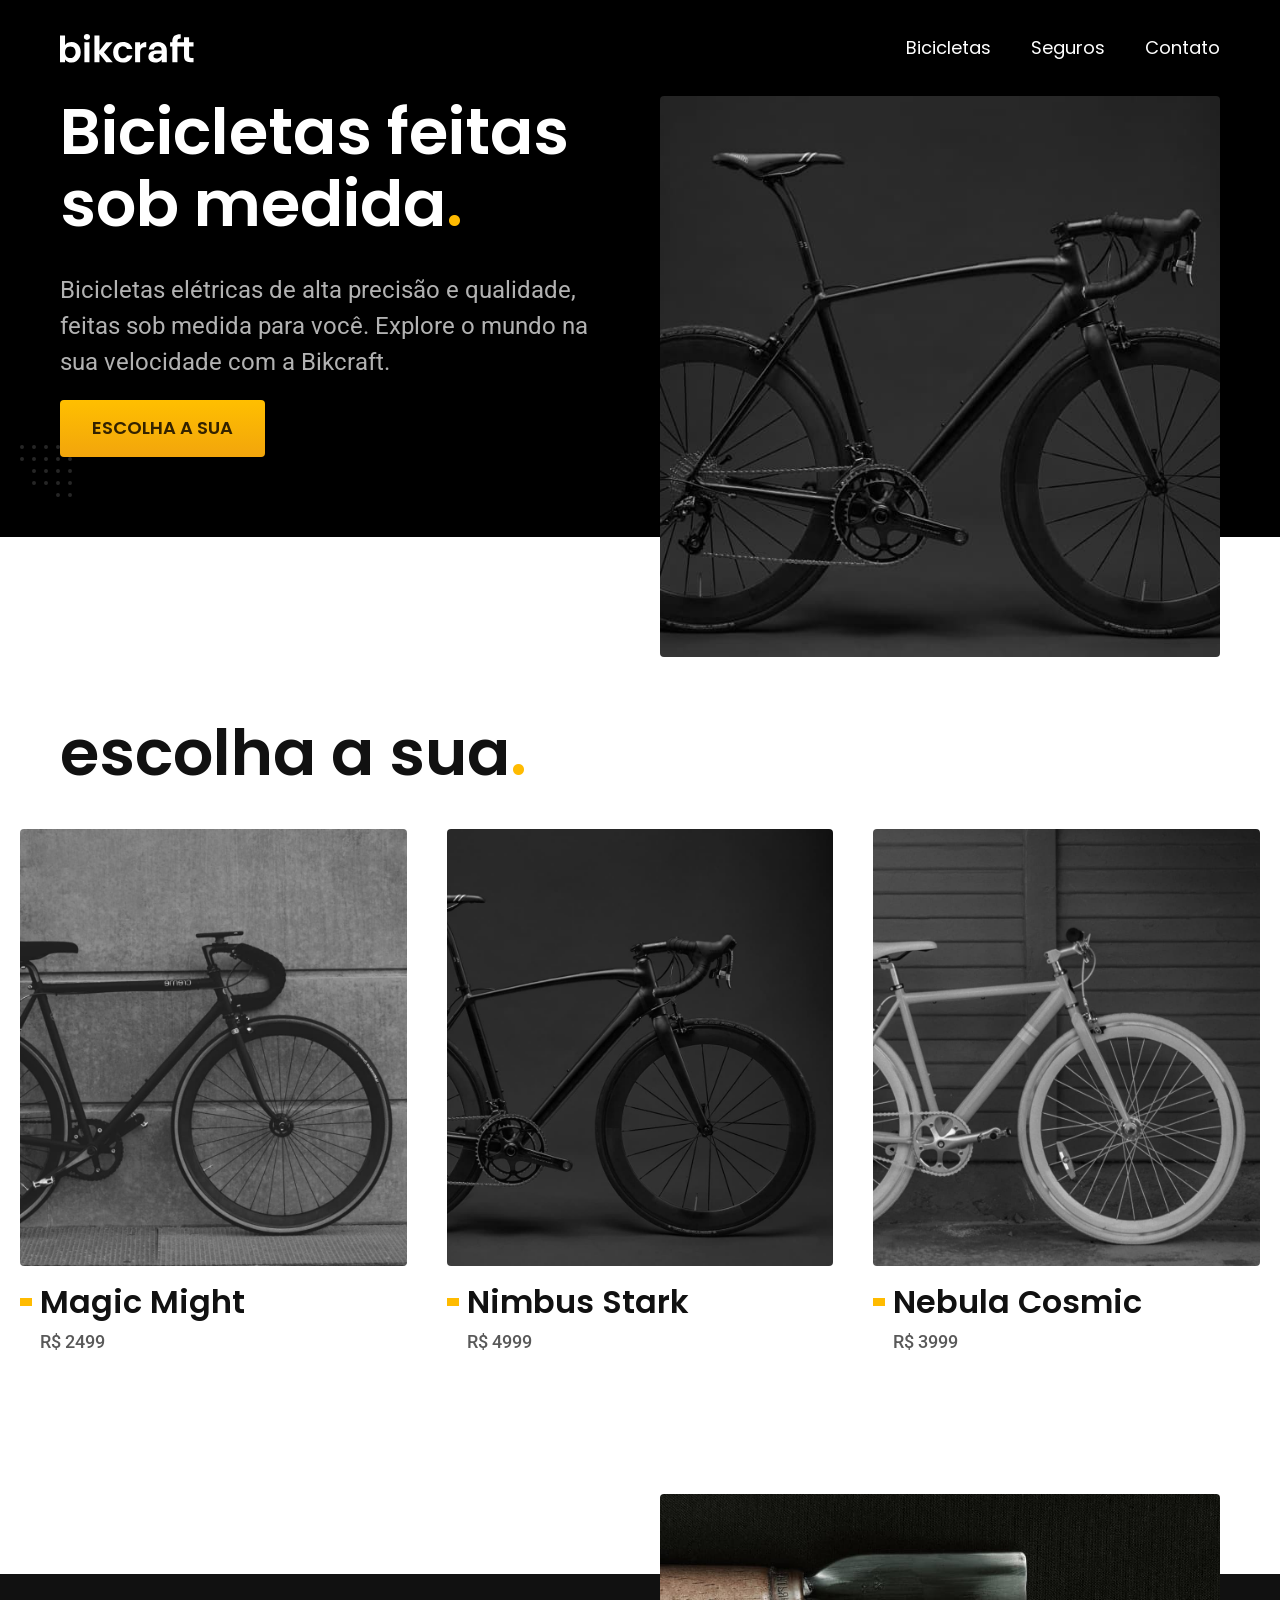
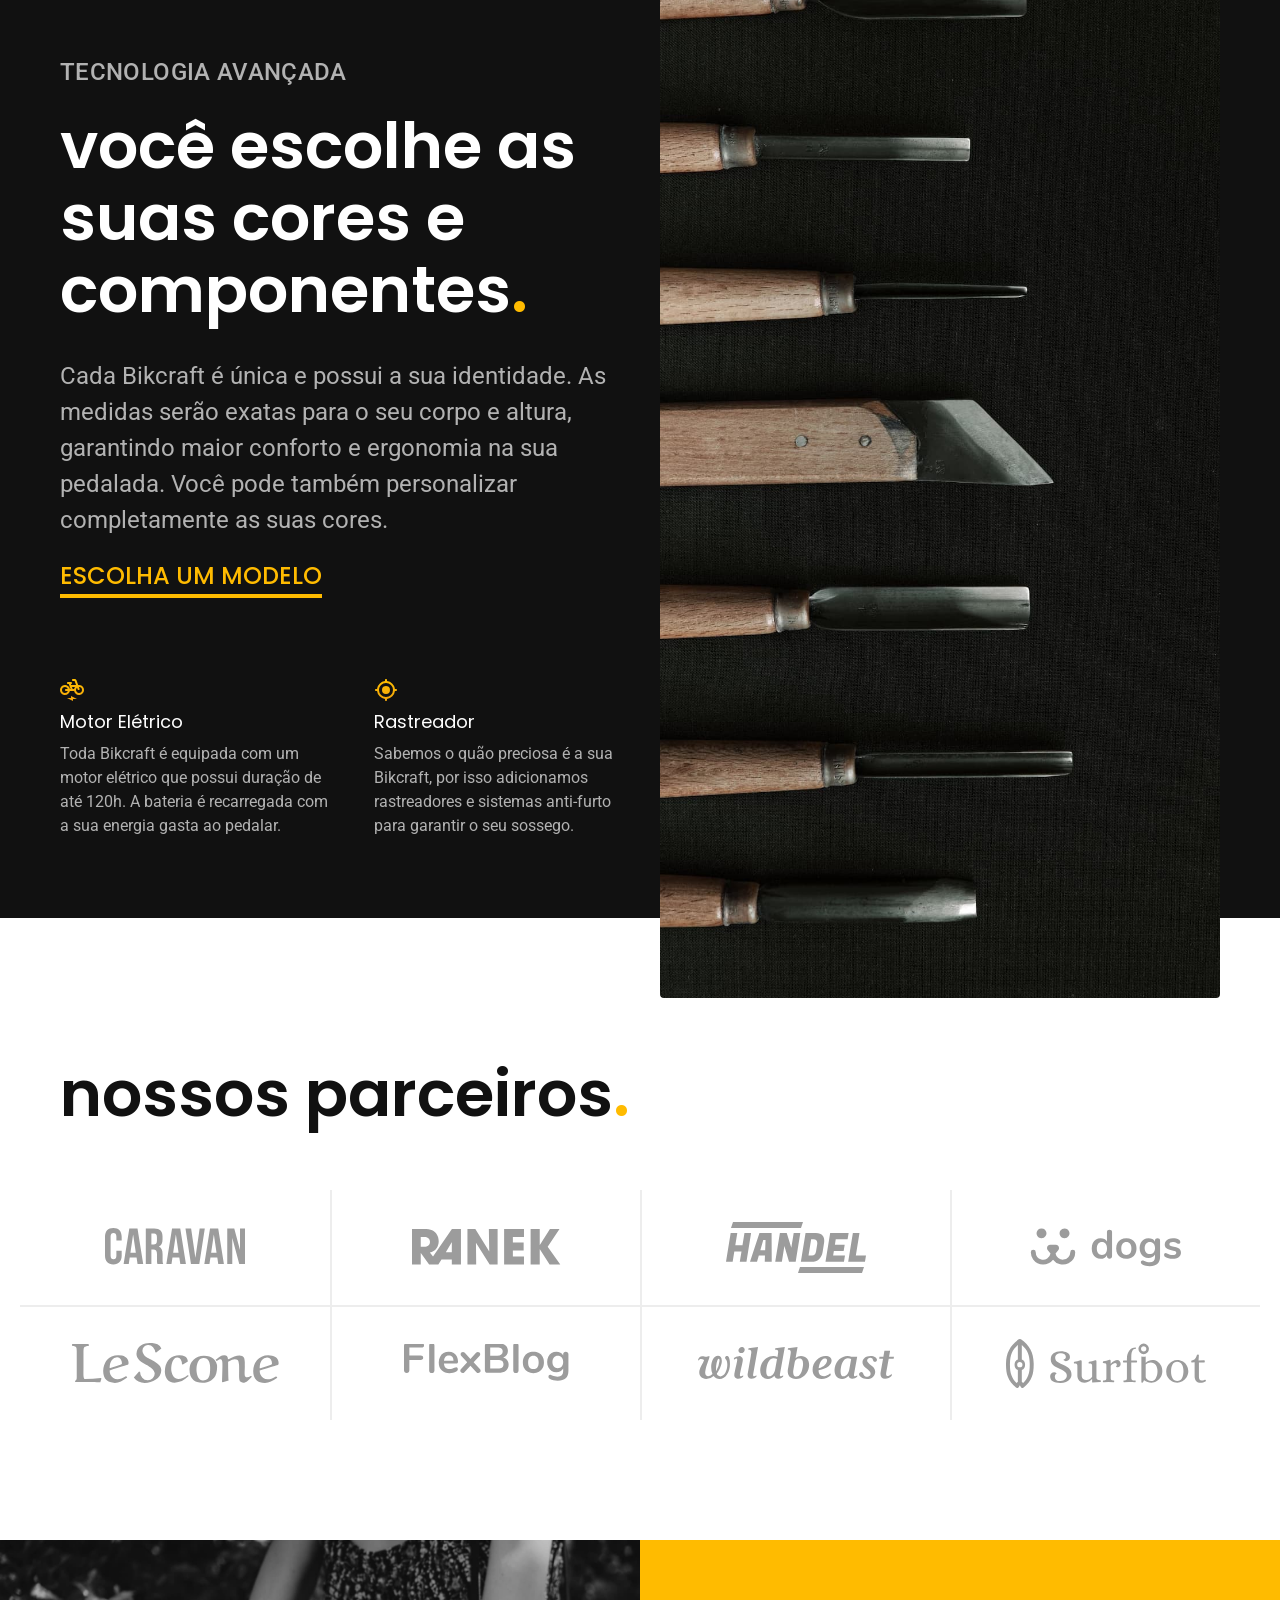
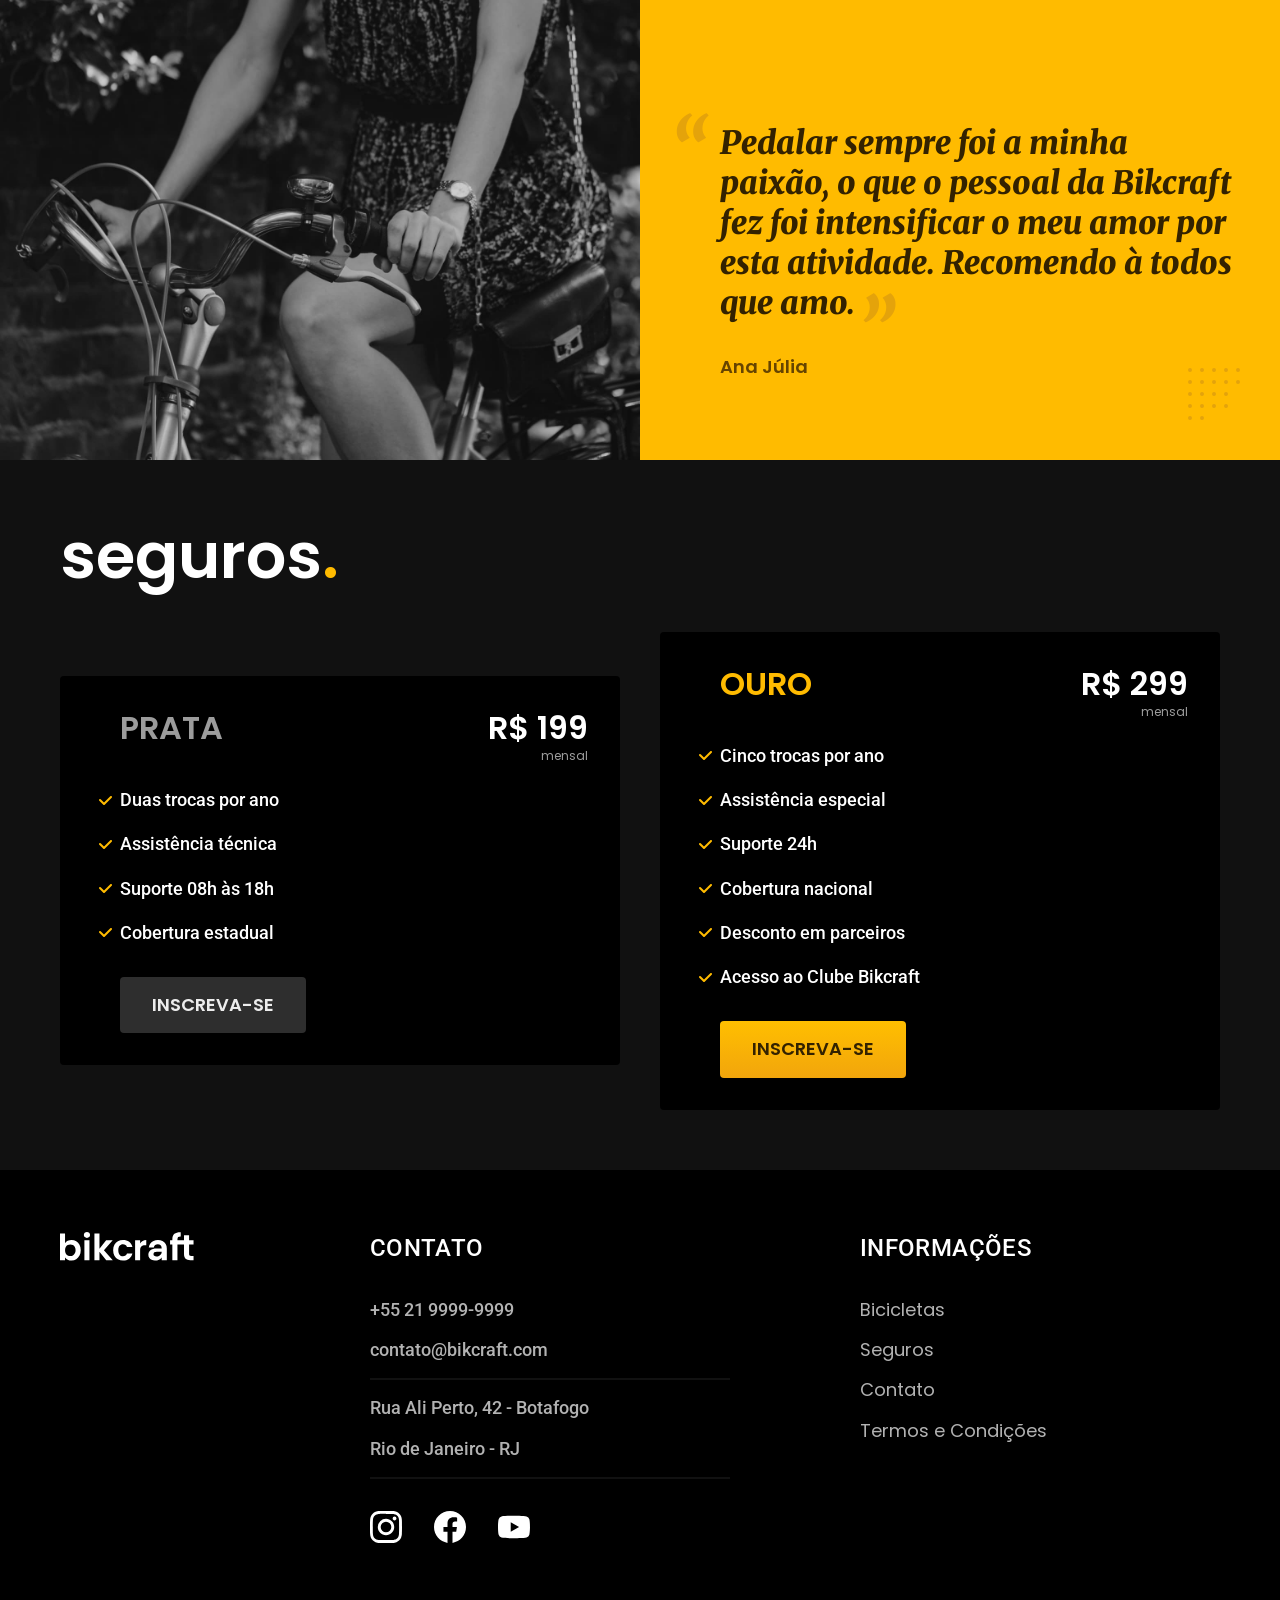
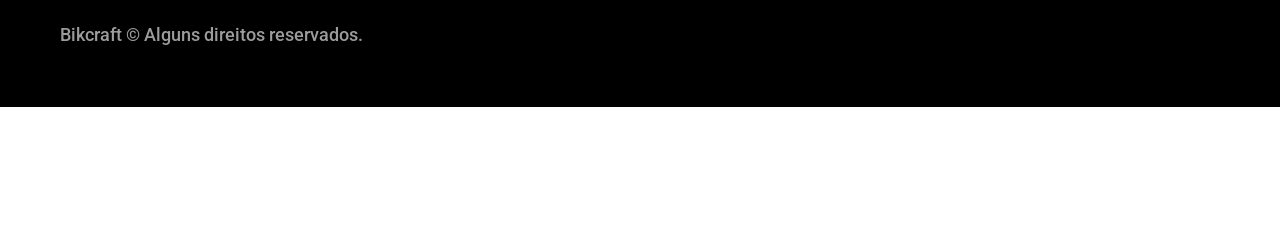
==== commit 7410f18e: "primeiro commit, subindo arquivos" ====
--- a/index.html
+++ b/index.html
@@ -1,218 +1,207 @@
-<!DOCTYPE html>
-<html lang="pt-br">
-
-<head>
-  <meta charset="UTF-8">
-  <meta http-equiv="X-UA-Compatible" content="IE=edge">
-  <meta name="viewport" content="width=device-width, initial-scale=1.0">
-
-  <title>Bikcraft - Bicicleta Elétricas</title>
-  <meta name="description"
-    content="Bicicletas elétricas de alta precisão e qualidade, feitas sob medida para você. Explore o mundo na sua velocidade com a Bikcraft.">
-
-  <link rel="icon" href="./favicon.svg" type="image/svg+xml">
-  <link rel="preload" href="./css/style.min.css" as="style">
-  <link rel="stylesheet" href="./css/style.min.css">
-  <link rel="preconnect" href="https://fonts.googleapis.com">
-  <link rel="preconnect" href="https://fonts.gstatic.com" crossorigin>
-  <link
-    href="https://fonts.googleapis.com/css2?family=Merriweather:ital,wght@1,900&family=Poppins:wght@400;600&family=Roboto:wght@400;500&display=swap"
-    rel="stylesheet">
-
-  <script>document.documentElement.classList.add('js')</script>
-</head>
-
-<body>
-  <header class="header-bg">
-    <div class="header container">
-      <a href="./">
-        <img src="img/bikcraft.svg" alt="Bikdraft">
-      </a>
-
-      <nav aria-label="primaria">
-        <ul class="header-menu font-1-m cor-0">
-          <li><a href="./bicicletas.html">Bicicletas</a></li>
-          <li><a href="./seguros.html">Seguros</a></li>
-          <li><a href="./contato.html">Contatos</a></li>
-        </ul>
-      </nav>
-    </div>
-  </header>
-
-  <main class="introducao-bg">
-    <div class="introducao container">
-      <div class="introducao-conteudo">
-        <h1 class="font-1-xxl cor-0 fadeInDown" data-anime="200">Bicicletas feitas sob medida<span
-            class="cor-p1">.</span></h1>
-        <p class="font-2-l cor-5 fadeInDown" data-anime="400">Bicicletas elétricas de alta precisão e qualidade, feitas
-          sob medida para você.
-          Explore o mundo na sua
-          velocidade com a Bikcraft.</p>
-        <a class="botao fadeInDown" data-anime="600" href="./bicicletas.html">Escolha a sua</a>
-      </div>
-      <picture data-anime="800" class="fadeInDown">
-        <source media="(max-width: 800px" srcset="./img/bicicletas/nimbus.jpg">
-        <img src="img/fotos/introducao.jpg" width="1280" height="1600" alt="Bicicleta elétrica preta">
-      </picture>
-    </div>
-  </main>
-
-  <article class="bicicletas-lista">
-    <h2 class="container font-1-xxl">escolha a sua<span class="cor-p1">.</span></h2>
-
-    <ul>
-      <li>
-        <a href="./bicicletas/magic.html">
-          <img src="img/bicicletas/magic-home.jpg" width="920" height="1040" alt="Bicicleta preta">
-          <h3 class="font-1-xl">Magic Might</h3>
-          <span class="font-2-m cor-8">R$ 2499</span>
-        </a>
-      </li>
-      <li>
-        <a href="./bicicletas/nimbus.html">
-          <img src="img/bicicletas/nimbus-home.jpg" width="920" height="1040" alt="Bicicleta preta">
-          <h3 class="font-1-xl">Nimbus Stark</h3>
-          <span class="font-2-m cor-8">R$ 4999</span>
-        </a>
-      </li>
-      <li>
-        <a href="./bicicletas/nebula.html">
-          <img src="img/bicicletas/nebula-home.jpg" width="920" height="1040" alt="Bicicleta preta">
-          <h3 class="font-1-xl">Nebula Cosmic</h3>
-          <span class="font-2-m cor-8">R$ 3999</span>
-        </a>
-      </li>
-    </ul>
-  </article>
-
-  <article class="tecnologia-bg">
-    <div class="tecnologia container">
-      <div class="tecnologia-conteudo">
-        <span class="font-2-l-b cor-5">Tecnologia Avançada</span>
-        <h2 class="font-1-xxl cor-0">você escolhe as suas cores e componentes<span class="cor-p1">.</span></h2>
-        <p class="font-2-l cor-5">Cada Bikcraft é única e possui a sua identidade. As medidas serão exatas para o seu
-          corpo e altura, garantindo maior conforto e ergonomia na sua pedalada. Você pode também personalizar
-          completamente as suas cores.</p>
-        <a class="link" href="./bicicletas.html">Escolha um modelo</a>
-        <div class="tecnologia-vantagens">
-          <div>
-            <img src="img/icones/eletrica.svg" width="24" height="24" alt="">
-            <h3 class="font-1-m cor-0">Motor Elétrico</h3>
-            <p class="font-2-s cor-5">Toda Bikcraft é equipada com um motor elétrico que possui duração de até 120h. A
-              bateria é recarregada com a sua energia gasta ao pedalar.</p>
-          </div>
-          <div>
-            <img src="img/icones/rastreador.svg" width="24" height="24" alt="">
-            <h3 class="font-1-m cor-0">Rastreador</h3>
-            <p class="font-2-s cor-5">Sabemos o quão preciosa é a sua Bikcraft, por isso adicionamos rastreadores e
-              sistemas anti-furto para garantir o seu sossego.</p>
-          </div>
-        </div>
-      </div>
-      <div class="tecnologia-imagem">
-        <img src="img/fotos/tecnologia.jpg" width="1200" height="1920" alt="">
-      </div>
-    </div>
-  </article>
-
-  <section class="parceiros" aria-label="Nossos Parceiros">
-    <h2 class="container font-1-xxl">nossos parceiros<span class="cor-p1">.</span></h2>
-    <ul>
-      <li><img src="img/parceiros/caravan.svg" width="140" height="38" alt="caravan"></li>
-      <li><img src="img/parceiros/ranek.svg" width="149" height="36" alt="ranek"></li>
-      <li><img src="img/parceiros/handel.svg" width="139" height="50" alt="handel"></li>
-      <li><img src="img/parceiros/dogs.svg" width="152" height="39" alt="dogs"></li>
-      <li><img src="img/parceiros/lescone.svg" width="208" height="41" alt="lescone"></li>
-      <li><img src="img/parceiros/flexblog.svg" width="165" height="38" alt="flexblog"></li>
-      <li><img src="img/parceiros/wildbeast.svg" width="196" height="34" alt="wildbeast"></li>
-      <li><img src="img/parceiros/surfbot.svg" width="200" height="49" alt="surfbot"></li>
-    </ul>
-  </section>
-
-  <section class="depoimento" aria-label="Depoimento">
-    <div>
-      <img src="img/fotos/depoimento.jpg" width="1560" height="1360" alt="Pessoa pedalando uma bicileta Bikcraft">
-    </div>
-    <div class="depoimento-conteudo">
-      <blockquote class="font-1-xl cor-p5">
-        <p>Pedalar sempre foi a minha paixão, o que o pessoal da Bikcraft fez foi intensificar o meu amor por esta
-          atividade. Recomendo à todos que amo.</p>
-      </blockquote>
-      <span class="font-1-m-b cor-p4">Ana Júlia</span>
-    </div>
-  </section>
-
-  <article class="seguros-bg">
-    <div class="seguros container">
-      <h2 class="font-1-xxl cor-0">seguros<span class="cor-p1">.</span></h2>
-      <div class="seguros-item">
-        <h3 class="font-1-xl cor-6">PRATA</h3>
-        <span class="font-1-xl cor-0">R$ 199 <span class="font-1-xs cor-6">mensal</span></span>
-        <ul class="font-2-m cor-0">
-          <li>Duas trocas por ano</li>
-          <li>Assistência técnica</li>
-          <li>Suporte 08h às 18h</li>
-          <li>Cobertura estadual</li>
-        </ul>
-        <a class="botao secundario" href="./orcamento.html">Inscreva-se</a>
-      </div>
-
-      <div class="seguros-item">
-        <h3 class="font-1-xl cor-p1">OURO</h3>
-        <span class="font-1-xl cor-0">R$ 299 <span class="font-1-xs cor-6">mensal</span></span>
-        <ul class="font-2-m cor-0">
-          <li>Cinco trocas por ano</li>
-          <li>Assistência especial</li>
-          <li>Suporte 24h</li>
-          <li>Cobertura nacional</li>
-          <li>Desconto em parceiros</li>
-          <li>Acesso ao Clube Bikcraft</li>
-        </ul>
-        <a class="botao" href="./orcamento.html">Inscreva-se</a>
-      </div>
-    </div>
-  </article>
-
-  <footer class="footer-bg">
-    <div class="footer container">
-      <img src="img/bikcraft.svg" width="136" height="32" alt="Bikcraft">
-      <div class="footer-contato">
-        <h3 class="font-2-l-b cor-0">Contato</h3>
-        <ul class="font-2-m cor-5 ">
-          <li><a href="tel:+5515981298888">+55 15 99999-9999</a></li>
-          <li><a href="mailto:contato@bikcraft.com">contato@bikcraft.com</a></li>
-          <li>Rua das Nações, 50 - Jardins</li>
-          <li>São Paulo - SP</li>
-        </ul>
-        <div class="footer-redes">
-          <a href="./">
-            <img src="img/redes/instagram.svg" width="32" height="32" alt="Instagram">
-          </a>
-          <a href="./">
-            <img src="img/redes/facebook.svg" width="32" height="32" alt="Facebook">
-          </a>
-          <a href="./">
-            <img src="img/redes/youtube.svg" width="32" height="32" alt="Youtube">
-          </a>
-        </div>
-      </div>
-
-      <div class="footer-informacoes">
-        <h3 class="font-2-l-b cor-0">Informações</h3>
-        <nav>
-          <ul class="font-1-m cor-5">
-            <li><a href="./bicicletas.html">Bicicletas</a></li>
-            <li><a href="./seguros.html">Seguros</a></li>
-            <li><a href="./contato.html">Contatos</a></li>
-            <li><a href="./termos.html">Termos e Condições</a></li>
-          </ul>
-        </nav>
-      </div>
-      <p class="footer-copy font-2-m cor-6">Bikcraft © Alguns direitos reservados.</p>
-    </div>
-  </footer>
-  <script src="./js/plugins/simple-anime.js"></script>;
-  <script src="./js/script.js"></script>
-</body>
-
+<!DOCTYPE html>
+<html lang="pt-br">
+
+<head>
+  <meta charset="UTF-8">
+  <meta name="viewport" content="width=device-width, initial-scale=1.0">
+
+  <title>Bikcraft - Bicicletas Elétricas</title>
+  <meta name="description" content="Bicicletas elétricas de alta precisão e qualidade, feitas sob medida para o cliente. Explore o mundo na sua velocidade com a Bikcraft.">
+
+  <link rel="icon" href="./favicon.svg" type="image/svg+xml">
+  <link rel="preload" href="./css/style.min.css" as="style">
+  <link rel="stylesheet" href="./css/style.min.css">
+
+  <script>document.documentElement.classList.add('js');</script>
+
+  <link rel="preconnect" href="https://fonts.googleapis.com">
+  <link rel="preconnect" href="https://fonts.gstatic.com" crossorigin>
+  <link href="https://fonts.googleapis.com/css2?family=Merriweather:ital,wght@1,900&family=Poppins:wght@400;600&family=Roboto:wght@400;500&display=swap" rel="stylesheet">
+</head>
+
+<body>
+  <header class="header-bg">
+    <div class="header container">
+      <a href="./">
+        <img src="./img/bikcraft.svg" width="136" height="32" alt="Bikcraft">
+      </a>
+
+      <nav aria-label="primaria">
+        <ul class="header-menu font-1-m cor-0">
+          <li><a href="./bicicletas.html">Bicicletas</a></li>
+          <li><a href="./seguros.html">Seguros</a></li>
+          <li><a href="./contato.html">Contato</a></li>
+        </ul>
+      </nav>
+    </div>
+  </header>
+
+  <main class="introducao-bg">
+    <div class="introducao container">
+      <div class="introducao-conteudo">
+        <h1 class="font-1-xxl cor-0 fadeInDown" data-anime="200">Bicicletas feitas sob medida<span class="cor-p1">.</span></h1>
+        <p class="font-2-l cor-5 fadeInDown" data-anime="400">Bicicletas elétricas de alta precisão e qualidade, feitas sob medida para você. Explore o mundo na sua velocidade com a Bikcraft.</p>
+        <a class="botao fadeInDown" data-anime="600" href="./bicicletas.html">Escolha a sua</a>
+      </div>
+      <picture data-anime="800" class="fadeInDown">
+        <source media="(max-width: 800px)" srcset="./img/bicicletas/nimbus.jpg">
+        <img src="./img/fotos/introducao.jpg" width="1280" height="1600" alt="Bicicleta elétrica preta.">
+      </picture>
+    </div>
+  </main>
+
+  <article class="bicicletas-lista">
+    <h2 class="container font-1-xxl">escolha a sua<span class="cor-p1">.</span></h2>
+
+    <ul>
+      <li>
+        <a href="./bicicletas/magic.html">
+          <img src="./img/bicicletas/magic-home.jpg" alt="Bicicleta preta" width="920" height="1040">
+          <h3 class="font-1-xl">Magic Might</h3>
+          <span class="font-2-m cor-8">R$ 2499</span>
+        </a>
+      </li>
+      <li>
+        <a href="./bicicletas/nimbus.html">
+          <img src="./img/bicicletas/nimbus-home.jpg" alt="Bicicleta preta" width="920" height="1040">
+          <h3 class="font-1-xl">Nimbus Stark</h3>
+          <span class="font-2-m cor-8">R$ 4999</span>
+        </a>
+      </li>
+      <li>
+        <a href="./bicicletas/nebula.html">
+          <img src="./img/bicicletas/nebula-home.jpg" alt="Bicicleta preta" width="920" height="1040">
+          <h3 class="font-1-xl">Nebula Cosmic</h3>
+          <span class="font-2-m cor-8">R$ 3999</span>
+        </a>
+      </li>
+    </ul>
+  </article>
+
+  <article class="tecnologia-bg">
+    <div class="tecnologia container">
+      <div class="tecnologia-conteudo">
+        <span class="font-2-l-b cor-5">Tecnologia Avançada</span>
+        <h2 class="font-1-xxl cor-0">você escolhe as suas cores e componentes<span class="cor-p1">.</span></h2>
+        <p class="font-2-l cor-5">Cada Bikcraft é única e possui a sua identidade. As medidas serão exatas para o seu corpo e altura, garantindo maior conforto e ergonomia na sua pedalada. Você pode também personalizar completamente as suas cores.</p>
+        <a class="link" href="./bicicletas.html">Escolha um modelo</a>
+        <div class="tecnologia-vantagens">
+          <div>
+            <img src="./img/icones/eletrica.svg" width="24" height="24" alt="">
+            <h3 class="font-1-m cor-0">Motor Elétrico</h3>
+            <p class="font-2-s cor-5">Toda Bikcraft é equipada com um motor elétrico que possui duração de até 120h. A bateria é recarregada com a sua energia gasta ao pedalar.</p>
+          </div>
+          <div>
+            <img src="./img/icones/rastreador.svg" width="24" height="24" alt="">
+            <h3 class="font-1-m cor-0">Rastreador</h3>
+            <p class="font-2-s cor-5">Sabemos o quão preciosa é a sua Bikcraft, por isso adicionamos rastreadores e sistemas anti-furto para garantir o seu sossego.</p>
+          </div>
+        </div>
+      </div>
+      <div class="tecnologia-imagem">
+        <img src="./img/fotos/tecnologia.jpg" width="1200" height="1920" alt="">
+      </div>
+    </div>
+  </article>
+
+  <section class="parceiros" aria-label="Nossos Parceiros">
+    <h2 class="container font-1-xxl">nossos parceiros<span class="cor-p1">.</span></h2>
+
+    <ul>
+      <li><img src="./img/parceiros/caravan.svg" alt="Caravan" width="140" height="38"></li>
+      <li><img src="./img/parceiros/ranek.svg" alt="Ranek" width="149" height="36"></li>
+      <li><img src="./img/parceiros/handel.svg" alt="Handel" width="140" height="50"></li>
+      <li><img src="./img/parceiros/dogs.svg" alt="Dogs" width="152" height="39"></li>
+      <li><img src="./img/parceiros/lescone.svg" alt="LeScone" width="208" height="41"></li>
+      <li><img src="./img/parceiros/flexblog.svg" alt="FlexBlog" width="165" height="38"></li>
+      <li><img src="./img/parceiros/wildbeast.svg" alt="Wildbeast" width="196" height="34"></li>
+      <li><img src="./img/parceiros/surfbot.svg" alt="Surfbot" width="200" height="49"></li>
+    </ul>
+  </section>
+
+  <section class="depoimento" aria-label="Depoimento">
+    <div>
+      <img src="./img/fotos/depoimento.jpg" width="1560" height="1360" alt="Pessoa pedalando uma bicicleta Bikcraft">
+    </div>
+    <div class="depoimento-conteudo">
+      <blockquote class="font-1-xl cor-p5">
+        <p>Pedalar sempre foi a minha paixão, o que o pessoal da Bikcraft fez foi intensificar o meu amor por esta atividade. Recomendo à todos que amo.</p>
+      </blockquote>
+      <span class="font-1-m-b cor-p4">Ana Júlia</span>
+    </div>
+  </section>
+
+  <article class="seguros-bg">
+    <div class="seguros container">
+      <h2 class="font-1-xxl cor-0">seguros<span class="cor-p1">.</span></h2>
+      <div class="seguros-item">
+        <h3 class="font-1-xl cor-6">PRATA</h3>
+        <span class="font-1-xl cor-0">R$ 199 <span class="font-1-xs cor-6">mensal</span></span>
+        <ul class="font-2-m cor-0">
+          <li>Duas trocas por ano</li>
+          <li>Assistência técnica</li>
+          <li>Suporte 08h às 18h</li>
+          <li>Cobertura estadual</li>
+        </ul>
+        <a class="botao secundario" href="./orcamento.html?tipo=seguro&produto=prata">Inscreva-se</a>
+      </div>
+
+      <div class="seguros-item">
+        <h3 class="font-1-xl cor-p1">OURO</h3>
+        <span class="font-1-xl cor-0">R$ 299 <span class="font-1-xs cor-6">mensal</span></span>
+        <ul class="font-2-m cor-0">
+          <li>Cinco trocas por ano</li>
+          <li>Assistência especial</li>
+          <li>Suporte 24h</li>
+          <li>Cobertura nacional</li>
+          <li>Desconto em parceiros</li>
+          <li>Acesso ao Clube Bikcraft</li>
+        </ul>
+        <a class="botao" href="./orcamento.html?tipo=seguro&produto=ouro">Inscreva-se</a>
+      </div>
+    </div>
+  </article>
+
+  <footer class="footer-bg">
+    <div class="footer container">
+      <img src="./img/bikcraft.svg" width="136" height="32" alt="Bikcraft">
+      <div class="footer-contato">
+        <h3 class="font-2-l-b cor-0">Contato</h3>
+        <ul class="font-2-m cor-5">
+          <li><a href="tel:+552199999999">+55 21 9999-9999</a></li>
+          <li><a href="mailto:contato@bikcraft.com">contato@bikcraft.com</a></li>
+          <li>Rua Ali Perto, 42 - Botafogo</li>
+          <li>Rio de Janeiro - RJ</li>
+        </ul>
+        <div class="footer-redes">
+          <a href="./">
+            <img src="./img/redes/instagram.svg" width="32" height="32" alt="Instagram">
+          </a>
+          <a href="./">
+            <img src="./img/redes/facebook.svg" width="32" height="32" alt="Facebook">
+          </a>
+          <a href="./">
+            <img src="./img/redes/youtube.svg" width="32" height="32" alt="Youtube">
+          </a>
+        </div>
+      </div>
+      <div class="footer-informacoes">
+        <h3 class="font-2-l-b cor-0">Informações</h3>
+        <nav>
+          <ul class="font-1-m cor-5">
+            <li><a href="./bicicletas.html">Bicicletas</a></li>
+            <li><a href="./seguros.html">Seguros</a></li>
+            <li><a href="./contato.html">Contato</a></li>
+            <li><a href="./termos.html">Termos e Condições</a></li>
+          </ul>
+        </nav>
+      </div>
+      <p class="footer-copy font-2-m cor-6">Bikcraft © Alguns direitos reservados.</p>
+    </div>
+  </footer>
+
+  <script src="./js/plugins/simple-anime.js"></script>
+  <script src="./js/script.js"></script>
+</body>
+
 </html>
--- a/css/style.min.css
+++ b/css/style.min.css
@@ -1 +1 @@
-body{margin:0;font-family:Arial,Helvetica,sans-serif;color:#111}blockquote,dd,h1,h2,h3,h4,p,ul{margin:0}ul{padding:0;list-style:none}a{text-decoration:none;color:inherit}img{max-width:100%;height:auto;display:block}img[src$=".jpg"]{border-radius:4px}.font-1-xs{font:400 0.75rem/1.35 Poppins,sans-serif}.font-2-xs{font:400 0.875rem/1.43 Roboto,sans-serif}.font-1-s{font:400 1rem/1.5 Poppins,sans-serif}.font-2-s{font:400 1rem/1.5 Roboto,sans-serif}.font-1-m,.font-1-m-b{font:400 1.125rem/1.35 Poppins,sans-serif}.font-1-m-b{font-weight:600}.font-2-m{font:500 1.125rem/1.35 Roboto,sans-serif}.font-1-l{font:400 1.5rem/1.5 Poppins,sans-serif}.font-2-l,.font-2-l-b{font:400 1.5rem/1.5 Roboto,sans-serif}.font-2-l-b{font-weight:500;letter-spacing:.015em;text-transform:uppercase}.font-1-xl{font:600 2rem/1.25 Poppins,sans-serif}.font-2-xl{font:500 2rem/1.25 Roboto,sans-serif}.font-1-xxl{font:600 4rem/1.125 Poppins,sans-serif}@media (max-width:1200px){.font-1-xxl{font-size:3rem}.font-2-l,.font-2-l-b{font-size:1.125rem}}@media (max-width:800px){.font-1-xxl{font-size:2rem}.font-1-xl,.font-2-xl{font-size:1.5rem}}:root{--cor-0:#fff;--cor-1:#f7f7f7;--cor-2:#ededed;--cor-3:#dedede;--cor-4:#ccc;--cor-5:#b2b2b2;--cor-6:#9c9c9c;--cor-7:#717171;--cor-8:#595959;--cor-9:#404040;--cor-10:#2e2e2e;--cor-11:#111;--cor-12:#000;--cor-p1:#ffbb00;--cor-p2:#e4a30b;--cor-p3:#a66f00;--cor-p4:#664400;--cor-p5:#332200}.cor-0{color:var(--cor-0)}.cor-1{color:var(--cor-1)}.cor-2{color:var(--cor-2)}.cor-3{color:var(--cor-3)}.cor-4{color:var(--cor-4)}.cor-5{color:var(--cor-5)}.cor-6{color:var(--cor-6)}.cor-7{color:var(--cor-7)}.cor-8{color:var(--cor-8)}.cor-9{color:var(--cor-9)}.cor-10{color:var(--cor-10)}.cor-11{color:var(--cor-11)}.cor-12{color:var(--cor-12)}.cor-p1{color:var(--cor-p1)}.cor-p2{color:var(--cor-p2)}.cor-p3{color:var(--cor-p3)}.cor-p4{color:var(--cor-p4)}.cor-p5{color:var(--cor-p5)}.js .fadeInDown{transform:translate3d(0,-20px,0)}.js .fadeInUp{transform:translate3d(0,20px,0)}.js .fadeInRight{transform:translate3d(20px,0,0)}.js .fadeInLeft{transform:translate3d(-20px,0,0)}.js [data-anime]{opacity:0}.js .anime{opacity:1;transform:none;transition:transform .8s,opacity .8s}.header-bg{background-color:var(--cor-12)}.header{display:flex;flex-wrap:wrap;gap:20px;justify-content:space-between;align-items:center;padding-top:20px;padding-bottom:20px}.header-menu{display:flex;flex-wrap:wrap;gap:40px}.header-menu a{display:inline-block;padding:16px 0;position:relative}.header-menu a:after{content:"";display:block;height:2px;width:0;background:var(--cor-0);margin-top:4px;transition:.3s;position:absolute}.header-menu a.ativo::after,.header-menu a:hover:after{width:100%}@media (max-width:800px){.header-menu{gap:20px}.header-menu a{background:var(--cor-11);padding:12px 16px;border-radius:4px}.header-menu a:hover{background-color:var(--cor-10)}.header a::after{display:none}}@media (max-width:600px){.header-menu{gap:12px}.header-menu a{padding:8px 12px;font-size:14px}}.footer-bg{background-color:var(--cor-12)}.footer{display:grid;grid-template-columns:3fr 5fr 4fr;gap:40px;padding-top:60px;padding-bottom:60px}.footer h3{margin-bottom:32px}.footer-contato ul{margin-bottom:32px}.footer-contato li:nth-child(2n):after{content:"";display:block;max-width:360px;height:2px;background:var(--cor-11);margin-top:16px}.footer li{margin-bottom:16px}.footer-redes{display:flex;gap:32px}.footer a:hover{color:var(--cor-0)}.footer-copy{grid-column:1/-1;margin-top:40px}@media (max-width:800px){.footer>img{display:none}.footer{grid-template-columns:1fr 1fr}}@media (max-width:600px){.footer{grid-template-columns:1fr;gap:60px}.footer-copy{margin-top:0}}.container{box-sizing:border-box;max-width:1200px;padding-left:20px;padding-right:20px;margin-left:auto;margin-right:auto}.botao{display:inline-block;padding:16px 32px;background:linear-gradient(#ffbf00,#f2a50c);border-radius:4px;box-shadow:0 1px 2px #000;text-transform:uppercase;color:var(--cor-p5);font:600 1.125rem/1.35 Poppins,sans-serif;max-width:max-content;border:none;cursor:pointer}.botao:hover{background:linear-gradient(#ffb60d,#e59317)}.botao.secundario{background:var(--cor-10);color:var(--cor-2)}.botao.secundario:hover{background:var(--cor-9)}.botao.seta{display:flex;align-items:center}.botao.seta::after{content:"";display:inline-block;width:18px;height:10px;margin-left:12px;background:url("../img/icones/seta.svg");transition:transform .2s}.botao.seta:hover::after{transform:translateX(4px)}@media (max-width:600px){.botao{padding:12px 16px;font-size:1rem}}.link{display:inline-block;color:var(--cor-p1);font:500 1.5/1.5 Poppins,sans-serif;text-transform:uppercase}.link::after{content:"";display:block;width:100%;height:4px;background-color:currentColor}.link:hover{color:var(--cor-0)}.titulo-bg{background-color:var(--cor-11);padding-top:60px;padding-bottom:60px}.titulo{background:url(../img/dec/top-right.svg) no-repeat top right 20px}.titulo p{margin-bottom:4px}@media (max-width:800px){.titulo-bg{padding-top:40px;padding-bottom:40px}.titulo p{font-size:1rem;text-transform:lowercase;font-weight:400}}.form{display:grid;grid-template-columns:1fr 1fr;gap:20px}.form label{display:block;font:400 1rem/1.5 Poppins,sans-serif;margin-bottom:4px}.form .col-2{grid-column:span 2}.form input[type=email],.form input[type=text],.form textarea{font:400 1rem/1.5 Roboto,sans-serif;background:var(--cor-1);border:1px solid var(--cor-2);padding:12px;border-radius:4px;width:100%;box-sizing:border-box}.form input[type=email]:focus,.form input[type=text]:focus,.form textarea:focus{outline:0;border-color:var(-cor-p1);background:var(--cor-0);box-shadow:0 0 0 2px #fea}@media (max-width:600px){.form{grid-template-columns:1fr}.form .col-2{grid-column:1}}.introducao-bg{background:var(--cor-12) url(../img/dec/bottom-left.svg) no-repeat bottom 160px left 20px;box-shadow:inset 0 -120px var(--cor-0)}.introducao{display:grid;grid-template-columns:1fr 1fr;gap:0 40px}.introducao-conteudo{align-self:end;padding-bottom:200px}.introducao img{width:100%;height:100%;object-fit:cover;border-radius:4px}.introducao h1{margin-bottom:32px}.introducao p{margin-bottom:20px}@media (max-width:800px){.introducao-bg{background:var(--cor-11);padding-top:40px;box-shadow:inset 0 -60px #fff}.introducao{grid-template-columns:1fr;gap:32px}.introducao-conteudo{padding-bottom:0}.introducao h1{margin-bottom:16px}.introducao img{height:300px;width:100%}}.tecnologia-bg{background-color:var(--cor-11);box-shadow:inset 0 80px var(--cor-0),inset 0 -80px var(--cor-0)}.tecnologia{display:grid;grid-template-columns:1fr 1fr;gap:40px}.tecnologia-imagem img{width:100%;height:100%;object-fit:cover;object-position:left}.tecnologia-conteudo{padding-top:160px;padding-bottom:160px}.tecnologia-conteudo>span{display:block;margin-bottom:20px}.tecnologia-conteudo h2{margin-bottom:32px}.tecnologia-conteudo>p{margin-bottom:20px}.tecnologia a{margin-bottom:80px}.tecnologia-vantagens{display:flex;gap:40px}.tecnologia-vantagens h3{margin-bottom:8px;width:max-content}.tecnologia-vantagens img{width:24px;margin-bottom:8px}@media (max-width:800px){.tecnologia-bg{box-shadow:initial}.tecnologia{grid-template-columns:1fr}.tecnologia-conteudo{padding-top:60px;padding-bottom:60px}.tecnologia-imagem{display:none}.tecnologia a{margin-bottom:60px}}@media (max-width:600px){.tecnologia-vantagens{flex-direction:column}}.parceiros{padding-top:60px;padding-bottom:120px}.parceiros h2{margin-bottom:60px}.parceiros ul{padding:0 20px;max-width:1400px;display:grid;grid-template-columns:repeat(4,1fr);margin:0 auto}.parceiros li{display:flex;padding:32px;border-left:2px solid var(--cor-2)}.parceiros img{margin:auto}.parceiros li:first-child,.parceiros li:nth-child(5){border-left:none}.parceiros li:nth-child(n+5){border-top:2px solid var(--cor-2)}@media (max-width:800px){.parceiros{padding-bottom:60px}.parceiros li{padding:20px}.parceiros h2{margin-bottom:20px}.parceiros ul{grid-template-columns:repeat(2,1fr)}.parceiros li:nth-child(n+3){border-top:2px solid var(--cor-2)}.parceiros li:nth-child(odd){border-left:none}}.depoimento{display:grid;grid-template-columns:1fr 1fr;background-color:var(--cor-p1);overflow:hidden}.depoimento img{width:100%;height:100%;object-fit:cover;border-radius:0}.depoimento-conteudo{padding:40px 40px 80px 80px;align-self:end;background:url(../img/dec/bottom-right-p.svg) no-repeat bottom 40px right 40px}.depoimento-conteudo p{max-width:32ch;font-family:Merriweather,serif;font-style:italic;font-weight:900;margin-bottom:32px;position:relative}.depoimento p::after,.depoimento p::before{font-size:5rem;color:var(--cor-p2);position:absolute}.depoimento p::before{content:"“";left:-50px;top:-20px}.depoimento p::after{content:"”"}@media (min-width:1200px){.depoimento img{max-height:520px}}@media (max-width:800px){.depoimento{grid-template-columns:1fr;text-align:center}.depoimento img{max-height:200px}.depoimento-conteudo{pad:40px 20px;justify-self:center}}.bicicletas-lista{padding-top:60px;padding-bottom:120px}.bicicletas-lista h2{margin-bottom:40px}.bicicletas-lista ul{display:flex;gap:40px;padding:0 20px 20px 20px;max-width:1400px;margin-left:auto;margin-right:auto;overflow-x:auto}#bicicleta .bicicletas-lista ul{padding:0 0 20px 0}.bicicletas-lista li{flex:1;min-width:280px}.bicicletas-lista a{display:block}.bicicletas-lista img{margin-bottom:16px}.bicicletas-lista h3{margin-bottom:8px;display:flex;align-items:center}.bicicletas-lista h3::before{content:"";display:inline-block;height:8px;width:12px;margin-right:8px;background-color:var(--cor-p1);transition:width .2s}.bicicletas-lista a:hover h3::before{width:24px}.bicicletas-lista li span{padding-left:20px}@media (max-width:800px){.bicicletas-lista{padding-bottom:60px}.bicicletas-lista ul{gap:20px}}.bicicletas-bg{background:linear-gradient(to right,var(--cor-0) 30%,var(--cor-11) 30%)}.bicicletas{display:grid;grid-template-columns:1fr 1fr;gap:40px;padding-top:60px;padding-bottom:60px;background:url(../img/dec/top-right.svg) no-repeat top 40px right 40px}.bicicletas-imagem{display:grid}.bicicletas-imagem img{grid-area:1/1}.bicicletas-imagem span{grid-area:1/1;place-self:start end;margin-top:20px;background:var(--cor-12);display:inline-block;padding:8px 16px 8px 8px;border-radius:4px 0 0 4px}.bicicletas-conteudo{display:grid;grid-template-columns:1fr auto;align-content:start}.bicicletas h2,.bicicletas p{grid-column:1/-1}.bicicletas h2{margin-bottom:20px}.bicicletas h2::before{content:"";display:block;width:12px;height:8px;background-color:var(--cor-p1);margin-bottom:8px}.bicicletas p{margin-bottom:32px}.bicicletas a{place-self:end}.bicicletas li{display:flex;align-items:center}.bicicletas ul{display:grid;gap:16px}.bicicletas-conteudo img{width:24px;margin-right:8px}@media (max-width:800px){.bicicletas-bg{background:var(--cor-11)}.bicicletas{grid-template-columns:1fr;gap:20px;padding-top:40px;padding-bottom:40px}}@media (max-width:600px){.bicicletas-conteudo{grid-template-columns:1fr}.bicicletas ul{font-size:1rem;grid-template-columns:1fr 1fr;margin-bottom:32px}.bicicletas a{place-self:start}}.bicicleta{display:grid;grid-template-columns:1fr 1fr;align-items:start;gap:40px;padding-top:60px;padding-bottom:60px}#bicicleta .titulo p{text-transform:uppercase}.bicicleta-imagens{display:flex;flex-wrap:wrap;gap:20px}.bicicleta-imagens img{flex:1;min-width:200px}.bicicleta-imagens img:first-child{min-width:100%}.bicicleta-conteudo>p{margin-bottom:32px}.bicicleta-comprar{display:grid;grid-template-columns:max-content auto;align-items:center;justify-items:start;gap:8px 12px;margin-bottom:40px}.bicicleta-comprar a{grid-row:span 2}.bicicleta-comprar span{display:flex;align-items:center;background-color:var(--cor-12);gap:8px;padding:4px 8px;border-radius:4px}.bicicleta-conteudo h2{text-transform:uppercase;letter-spacing:.15em;margin-bottom:12px}.bicicleta-ficha,.bicicleta-informacoes{padding:32px;background-color:var(--cor-12);border-radius:4px}.bicicleta-informacoes{margin-bottom:40px;display:grid;grid-template-columns:1fr 1fr;gap:32px}.bicicleta-informacoes img{width:24px;margin-bottom:8px}.bicicleta-informacoes h3{margin-bottom:8px}.bicicleta-ficha li{padding:4px 0;display:flex;justify-content:space-between;border-bottom:1px solid var(--cor-11)}.bicicleta-ficha li:last-child{border-bottom:none}.bicicleta-ficha span{color:var(--cor-6)}@media (max-width:800px){.bicicleta{grid-template-columns:1fr;padding-top:40px;padding-bottom:40px}.bicicleta-imagens{grid-row:2}}@media (max-width:400px){.bicicleta-informacoes{grid-template-columns:1fr}.bicicleta-comprar{grid-template-columns:1fr}}.seguro-bg{background-color:var(--cor-11);box-shadow:inset 0 120px var(--cor-0),inset 0 -120px var(--cor-12)}.seguro{display:grid;grid-template-columns:1fr 1fr;gap:40px}.seguro-imagem img{width:100%;height:100%;object-fit:cover}.seguro-conteudo{padding-top:180px;padding-bottom:180px}.seguro h2{margin-bottom:32px}.seguro p{margin-bottom:20px}@media (max-width:800px){.seguro-bg{box-shadow:inset 0 -60px var(--cor-12)}.seguro{grid-template-columns:1fr}.seguro-conteudo{grid-row:1;padding-top:40px;padding-bottom:0}}.seguros-bg{background:var(--cor-11)}.seguros{padding-top:60px;padding-bottom:60px;display:grid;grid-template-columns:1fr 1fr;gap:40px;align-items:center}#seguros .seguros{padding-top:0}.seguros h2{grid-column:1/-1}.seguros-item{background-color:var(--cor-12);padding:32px 32px 32px 60px;display:grid;grid-template-columns:1fr auto;border-radius:4px}.seguros-item h3{margin-bottom:40px}.seguros-item span{grid-column:2;display:block;text-align:right}.seguros-item ul{grid-column:1/-1;margin-bottom:32px}.seguros-item li{display:flex;align-items:center;position:relative}.seguros-item li+li{margin-top:20px}.seguros-item li::before{content:"";display:inline-block;width:13px;height:9px;background-image:url("../img/icones/lista.svg");position:absolute;left:-21px}.seguros-item a{grid-column:1/-1}@media (max-width:800px){.seguros{grid-template-columns:1fr}}.vantagens-bg{background-color:var(--cor-12)}.vantagens{padding-top:120px;padding-bottom:120px}.vantagens h2{margin-bottom:60px}.vantagens ul{display:grid;grid-template-columns:repeat(auto-fit,minmax(280px,max-content));gap:40px 80px}.vantagens h3,.vantagens img{margin-bottom:8px}@media (max-width:800px){.vantagens{padding-top:60px;padding-bottom:60px}.vantagens h2{margin-bottom:40px}.vantagens ul{gap:20px}}.perguntas{padding-top:120px;padding-bottom:120px}.perguntas h2{margin-bottom:60px}.perguntas dl>div{padding:20px;border-radius:4px}.perguntas dl>div:nth-child(odd){background-color:var(--cor-1)}.perguntas button{display:grid;grid-template-columns:auto 1fr auto;align-items:center;gap:8px;cursor:pointer;border:none;background:0 0;width:100%;text-align:left}.perguntas button::before{content:"";display:inline-block;width:12px;height:8px;background-color:var(--cor-p1)}.perguntas button::after{content:"";display:inline-block;width:14px;height:6px;background:url("../img/icones/seta-abrir.svg");transition:.3s}.perguntas button:hover::after,.perguntas button[aria-expanded=true]::after{transform:rotate(180deg)}.js .perguntas dd{display:none}.js .perguntas dd.ativa{display:block}.perguntas dd{padding-left:20px;padding-top:16px;max-width:80ch}@media (max-width:800px){.perguntas{padding-top:60px;padding-bottom:60px}.perguntas h2{margin-bottom:40px}}#contato{background:linear-gradient(var(--cor-11) 600px,var(--cor-1) 0)}.contato{display:grid;grid-template-columns:5fr 7fr}.contato-dados,.contato-formulario{padding:60px;box-shadow:0 1px 2px rgba(0,0,0,.1);margin-bottom:200px}.contato-dados{border-radius:5px 0 0 5px;background:var(--cor-12) url(../img/dec/bottom-left.svg) no-repeat bottom 20px left 20px}.contato-formulario{border-radius:0 5px 5px 0;background:var(--cor-0) url(../img/dec/bottom-right.svg) no-repeat bottom 20px right 20px}.contato-dados h2{margin-bottom:60px}.contato-endereco{margin-bottom:32px;padding-left:28px;background:url(../img/icones/local.svg) no-repeat 0 2px}.contato-endereco p{margin-bottom:8px}.contato-meios a{display:block;max-width:max-content;margin-bottom:8px;padding-left:28px}.contato-meios a:hover{color:var(--cor-0)}.contato-meios a:first-child{background:url(../img/icones/email.svg) no-repeat 0 2px}.contato-meios a:nth-child(2){margin-bottom:32px}.contato-meios a:nth-child(3){background:url(../img/icones/telefone.svg) no-repeat 0 2px;margin-bottom:60px}.contato-redes{display:flex;gap:32px;padding-left:28px}@media (max-width:800px){.contato{grid-template-columns:1fr}.contato-dados,.contato-formulario{padding:20px}.contato-dados{border-radius:5px 5px 0 0;background:var(--cor-12)}.contato-formulario{border-radius:0 0 5px 5px}.contato-dados h2,.contato-meios a:nth-child(3){margin-bottom:32px}.contato-meios a:nth-child(3){background:url(../img/icones/telefone.svg) no-repeat 0 2px;margin-bottom:32px}.contato-redes{margin-bottom:12px}}.lojas{display:grid;grid-template-columns:1fr 1fr;gap:0 40px;padding-top:120px;padding-bottom:120px}.lojas h2{grid-column:1/-1;margin-bottom:60px}.lojas img{border-radius:4px 4px 0 0}.lojas-item{border-radius:4px;background:var(--cor-0);box-shadow:0 1px 2px rgba(0,0,0,.1)}.lojas-conteudo{display:grid;grid-template-columns:1fr 1fr;gap:32px 16px;padding:32px}.lojas-conteudo h3,.lojas-tempo{grid-column:1/-1}.lojas-dados{display:grid;gap:8px;border-left:2px solid var(--cor-2);padding-left:12px}.lojas-tempo{display:flex;align-items:center;gap:8px}@media (max-width:800px){.lojas{gap:20px;padding-top:60px;padding-bottom:60px}.lojas h2{margin-bottom:32px}.lojas-conteudo{grid-template-columns:1fr}}@media (max-width:600px){.lojas{grid-template-columns:1fr}}#orcamento{background:linear-gradient(var(--cor-11) 600px,var(--cor-1) 0)}.orcamento{display:grid;grid-template-columns:5fr 7fr;padding-bottom:120px}.orcamento h2{text-transform:uppercase;position:relative;display:flex;align-items:center}.orcamento h2::before{content:"";display:inline-block;width:4px;height:8px;background-color:var(--cor-p1);position:absolute;left:-12px}.orcamento-dados,.orcamento-produto{padding:60px;box-shadow:0 1px 2px rgba(0,0,0,.1)}.orcamento-produto{border-radius:5px 0 0 5px;background:var(--cor-12) url(../img/dec/bottom-left.svg) no-repeat bottom 20px left 20px;display:grid;grid-template-columns:1fr 1fr;gap:20px;align-content:start}.orcamento-produto>*{grid-column:1/-1}.orcamento-produto>label{grid-column:initial}.orcamento-produto label{font:400 1rem/1.5 Poppins,sans-serif;color:var(--cor-4);background-color:var(--cor-10);padding:12px 16px;border-radius:4px;cursor:pointer;display:grid;grid-template-columns:auto 1fr auto;align-items:center;border:1px solid var(--cor-10)}.orcamento-produto input:checked+label{background:var(--cor-0);color:var(--cor-11)}.orcamento-produto label::before{content:"";display:inline-block;box-sizing:border-box;width:12px;height:12px;border:1px solid var(--cor-6);border-radius:50%;margin-right:8px}.orcamento-produto input:checked+label::before{border-color:var(--cor-7);box-shadow:inset 0 0 0 3px var(--cor-0),inset 0 0 0 6px var(--cor-7)}.orcamento-produto label:hover{background-color:var(--cor-9);border-color:var(--cor-9)}.orcamento-produto input:focus+label{box-shadow:0 0 0 2px var(--cor-p1);border-color:var(--cor-12)}.orcamento-produto label span{display:none}.orcamento-produto input:checked+label span{display:inline-block}.orcamento-produto input{opacity:0;position:absolute;pointer-events:none}.orcamento-dados{border-radius:0 5px 5px 0;background:var(--cor-0) url(../img/dec/bottom-right.svg) no-repeat bottom 20px right 20px}.orcamento-conteudo{display:none}.orcamento-conteudo h2,.orcamento-dados h2:nth-of-type(n+2){margin-top:20px}#bikcraft:checked~#orcamento-bikcraft,#seguro:checked~#orcamento-seguro{display:grid;gap:20px}.orcamento-detalhes{display:none;background:var(--cor-0);padding:20px;grid-template-columns:1fr 1fr;border-radius:4px;align-items:center}.orcamento-detalhes li{display:flex;align-items:center;margin-bottom:8px}.orcamento-detalhes li img{width:16px;margin-right:8px}.orcamento-produto input:checked+label+.orcamento-detalhes{display:grid}@media (max-width:1200px){.orcamento-dados,.orcamento-produto{padding:32px}}@media (max-width:800px){.orcamento{grid-template-columns:1fr}.orcamento-produto{border-radius:5px 5px 0 0;background:var(--cor-12)}.orcamento-dados{border-radius:0 0 5px 5px}}@media (max-width:400px){.orcamento-produto{grid-template-columns:1fr}}.termos{padding-top:80px;padding-bottom:80px}.termos h2{font-weight:600;margin-bottom:20px}.termos p+h2{margin-top:40px}.termos p{max-width:75ch;margin-bottom:24px}+body{margin:0;font-family:Arial,Helvetica,sans-serif;color:#111}blockquote,dd,h1,h2,h3,h4,p,ul{margin:0}ul{padding:0;list-style:none}a{text-decoration:none;color:inherit}img{max-width:100%;height:auto;display:block}img[src$=".jpg"]{border-radius:4px}.font-1-xs{font:400 0.75rem/1.35 Poppins,sans-serif}.font-2-xs{font:400 0.875rem/1.43 Roboto,sans-serif}.font-1-s{font:400 1rem/1.5 Poppins,sans-serif}.font-2-s{font:400 1rem/1.5 Roboto,sans-serif}.font-1-m,.font-1-m-b{font:400 1.125rem/1.35 Poppins,sans-serif}.font-1-m-b{font-weight:600}.font-2-m{font:500 1.125rem/1.35 Roboto,sans-serif}.font-1-l{font:400 1.5rem/1.5 Poppins,sans-serif}.font-2-l,.font-2-l-b{font:400 1.5rem/1.5 Roboto,sans-serif}.font-2-l-b{font-weight:500;letter-spacing:.015em;text-transform:uppercase}.font-1-xl{font:600 2rem/1.25 Poppins,sans-serif}.font-2-xl{font:500 2rem/1.25 Roboto,sans-serif}.font-1-xxl{font:600 4rem/1.125 Poppins,sans-serif}@media (max-width:1200px){.font-1-xxl{font-size:3rem}.font-2-l,.font-2-l-b{font-size:1.125rem}}@media (max-width:800px){.font-1-xxl{font-size:2rem}.font-1-xl,.font-2-xl{font-size:1.5rem}}:root{--cor-0:#ffffff;--cor-1:#f7f7f7;--cor-2:#ededed;--cor-3:#dedede;--cor-4:#cccccc;--cor-5:#b2b2b2;--cor-6:#9c9c9c;--cor-7:#717171;--cor-8:#595959;--cor-9:#404040;--cor-10:#2e2e2e;--cor-11:#111111;--cor-12:#000000;--cor-p1:#ffbb00;--cor-p2:#e4a30b;--cor-p3:#a66f00;--cor-p4:#664400;--cor-p5:#332200}.cor-0{color:var(--cor-0)}.cor-1{color:var(--cor-1)}.cor-2{color:var(--cor-2)}.cor-3{color:var(--cor-3)}.cor-4{color:var(--cor-4)}.cor-5{color:var(--cor-5)}.cor-6{color:var(--cor-6)}.cor-7{color:var(--cor-7)}.cor-8{color:var(--cor-8)}.cor-9{color:var(--cor-9)}.cor-10{color:var(--cor-10)}.cor-11{color:var(--cor-11)}.cor-12{color:var(--cor-12)}.cor-p1{color:var(--cor-p1)}.cor-p2{color:var(--cor-p2)}.cor-p3{color:var(--cor-p3)}.cor-p4{color:var(--cor-p4)}.cor-p5{color:var(--cor-p5)}.js .fadeInDown{transform:translate3d(0,-20px,0)}.js .fadeInUp{transform:translate3d(0,20px,0)}.js .fadeInRight{transform:translate3d(20px,0,0)}.js .fadeInLeft{transform:translate3d(-20px,0,0)}.js [data-anime]{opacity:0}.js .anime{opacity:1;transform:none;transition:transform .8s,opacity .8s}.header-bg{background-color:var(--cor-12)}.header{display:flex;flex-wrap:wrap;gap:20px;justify-content:space-between;align-items:center;padding-top:20px;padding-bottom:20px}.header-menu{display:flex;flex-wrap:wrap;gap:40px}.header-menu a{display:inline-block;padding:16px 0;position:relative}.header-menu a:after{content:"";display:block;height:2px;width:0;background:var(--cor-0);margin-top:4px;transition:.3s;position:absolute}.header-menu a.ativo::after,.header-menu a:hover::after{width:100%}@media (max-width:800px){.header-menu{gap:20px}.header-menu a{background:var(--cor-11);padding:12px 16px;border-radius:4px}.header-menu a:hover{background-color:var(--cor-10)}.header a:after{display:none}}@media (max-width:600px){.header-menu{gap:12px}.header-menu a{padding:8px 12px;font-size:14px}}.footer-bg{background-color:var(--cor-12)}.footer{display:grid;grid-template-columns:3fr 5fr 4fr;gap:40px;padding-top:60px;padding-bottom:60px}.footer h3{margin-bottom:32px}.footer-contato ul{margin-bottom:32px}.footer-contato li:nth-child(even):after{content:"";display:block;max-width:360px;height:2px;background:var(--cor-11);margin-top:16px}.footer li{margin-bottom:16px}.footer-redes{display:flex;gap:32px}.footer a:hover{color:var(--cor-0)}.footer-copy{grid-column:1/-1;margin-top:40px}@media (max-width:800px){.footer>img{display:none}.footer{grid-template-columns:1fr 1fr}}@media (max-width:600px){.footer{grid-template-columns:1fr;gap:60px}.footer-copy{margin-top:0}}.container{box-sizing:border-box;max-width:1200px;padding-left:20px;padding-right:20px;margin-left:auto;margin-right:auto}.botao{display:inline-block;padding:16px 32px;background:linear-gradient(#ffbf00,#f2a50c);border-radius:4px;box-shadow:0 1px 2px rgba(0,0,0,.1);text-transform:uppercase;color:var(--cor-p5);font:600 1.125rem/1.35 Poppins,sans-serif;max-width:max-content;border:none;cursor:pointer}.botao:hover{background:linear-gradient(#ffb60d,#e59317)}.botao.secundario{background:var(--cor-10);color:var(--cor-2)}.botao.secundario:hover{background:var(--cor-9)}.botao.seta{display:flex;align-items:center}.botao.seta::after{content:"";display:inline-block;width:18px;height:10px;margin-left:12px;background:url("../img/icones/seta.svg");transition:transform .2s}.botao.seta:hover::after{transform:translateX(4px)}@media (max-width:600px){.botao{padding:12px 16px;font-size:1rem}}.link{display:inline-block;color:var(--cor-p1);font:500 1.5rem/1.5 Poppins,sans-serif;text-transform:uppercase}.link::after{content:"";display:block;width:100%;height:4px;background-color:currentColor}.link:hover{color:var(--cor-0)}.titulo-bg{padding-top:60px;padding-bottom:60px;background-color:var(--cor-11)}.titulo{background:url("../img/dec/top-right.svg") no-repeat top right 20px}.titulo p{margin-bottom:4px}@media (max-width:800px){.titulo-bg{padding-top:40px;padding-bottom:40px}.titulo p{font-size:1rem;text-transform:lowercase;font-weight:400}}.form{display:grid;grid-template-columns:1fr 1fr;gap:20px}.form label{display:block;font:400 1rem/1.5 Poppins,sans-serif;margin-bottom:4px}.form .col-2{grid-column:span 2}.form input[type=email],.form input[type=text],.form textarea{font:400 1rem/1.5 Roboto,sans-serif;background:var(--cor-1);border:1px solid var(--cor-2);padding:12px;border-radius:4px;width:100%;box-sizing:border-box}.form input[type=email]:focus,.form input[type=text]:focus,.form textarea:focus{outline:0;border-color:var(--cor-p1);background:var(--cor-0);box-shadow:0 0 0 2px #fea}@media (max-width:600px){.form{grid-template-columns:1fr}.form .col-2{grid-column:1}}.introducao-bg{background:var(--cor-12) url("../img/dec/bottom-left.svg") no-repeat bottom 160px left 20px;box-shadow:inset 0 -120px var(--cor-0)}.introducao{display:grid;grid-template-columns:1fr 1fr;gap:0 40px}.introducao-conteudo{align-self:end;padding-bottom:200px}.introducao img{width:100%;height:100%;object-fit:cover;border-radius:4px}.introducao h1{margin-bottom:32px}.introducao p{margin-bottom:20px}@media (max-width:800px){.introducao-bg{background:var(--cor-11);padding-top:40px;box-shadow:inset 0 -60px #fff}.introducao{grid-template-columns:1fr;gap:32px}.introducao-conteudo{padding-bottom:0}.introducao h1{margin-bottom:16px}.introducao img{height:300px;width:100%}}.tecnologia-bg{background-color:var(--cor-11);box-shadow:inset 0 80px var(--cor-0),inset 0 -80px var(--cor-0)}.tecnologia{display:grid;grid-template-columns:1fr 1fr;gap:40px}.tecnologia-imagem img{width:100%;height:100%;object-fit:cover;object-position:left}.tecnologia-conteudo{padding-top:160px;padding-bottom:160px}.tecnologia-conteudo>span{display:block;margin-bottom:20px}.tecnologia-conteudo h2{margin-bottom:32px}.tecnologia-conteudo>p{margin-bottom:20px}.tecnologia a{margin-bottom:80px}.tecnologia-vantagens{display:flex;gap:40px}.tecnologia-vantagens h3{margin-bottom:8px;width:max-content}.tecnologia-vantagens img{width:24px;margin-bottom:8px}@media (max-width:800px){.tecnologia-bg{box-shadow:initial}.tecnologia{grid-template-columns:1fr}.tecnologia-conteudo{padding-top:60px;padding-bottom:60px}.tecnologia-imagem{display:none}.tecnologia a{margin-bottom:60px}}@media (max-width:600px){.tecnologia-vantagens{flex-direction:column}}.parceiros{padding-top:60px;padding-bottom:120px}.parceiros h2{margin-bottom:60px}.parceiros ul{padding:0 20px;max-width:1400px;display:grid;grid-template-columns:repeat(4,1fr);margin:0 auto}.parceiros li{display:flex;padding:32px;border-left:2px solid var(--cor-2)}.parceiros img{margin:auto}.parceiros li:first-child,.parceiros li:nth-child(5){border-left:none}.parceiros li:nth-child(n+5){border-top:2px solid var(--cor-2)}@media (max-width:800px){.parceiros{padding-bottom:60px}.parceiros h2{margin-bottom:20px}.parceiros ul{grid-template-columns:repeat(2,1fr)}.parceiros li:nth-child(n+3){border-top:2px solid var(--cor-2)}.parceiros li:nth-child(odd){border-left:none}}.depoimento{display:grid;grid-template-columns:1fr 1fr;background-color:var(--cor-p1);overflow:hidden}.depoimento img{width:100%;height:100%;object-fit:cover;border-radius:0}.depoimento-conteudo{padding:40px 40px 80px 80px;align-self:end;background:url("../img/dec/bottom-right-p.svg") no-repeat bottom 40px right 40px}.depoimento-conteudo p{max-width:32ch;font-family:Merriweather,serif;font-style:italic;font-weight:900;margin-bottom:32px;position:relative}.depoimento p::after,.depoimento p::before{font-size:5rem;color:var(--cor-p2);position:absolute}.depoimento p::before{content:"“";left:-50px;top:-20px}.depoimento p::after{content:"”"}@media (min-width:1200px){.depoimento img{max-height:520px}}@media (max-width:800px){.depoimento{grid-template-columns:1fr;text-align:center}.depoimento img{max-height:200px}.depoimento-conteudo{padding:40px 20px;margin:auto}}.bicicletas-lista{padding-top:60px;padding-bottom:120px}.bicicletas-lista h2{margin-bottom:40px}.bicicletas-lista ul{display:flex;gap:40px;padding:0 20px 20px 20px;max-width:1400px;margin-left:auto;margin-right:auto;overflow-x:auto}#bicicleta .bicicletas-lista ul{padding:0 0 20px 0}.bicicletas-lista li{flex:1;min-width:280px}.bicicletas-lista a{display:block}.bicicletas-lista img{margin-bottom:16px}.bicicletas-lista h3{margin-bottom:8px;display:flex;align-items:center}.bicicletas-lista h3::before{content:"";display:inline-block;height:8px;width:12px;margin-right:8px;background-color:var(--cor-p1);transition:width .2s}.bicicletas-lista a:hover h3::before{width:24px}.bicicletas-lista li span{padding-left:20px}@media (max-width:800px){.bicicletas-lista{padding-bottom:60px}.bicicletas-lista ul{gap:20px}}.bicicletas-bg{background:linear-gradient(to right,var(--cor-0) 30%,var(--cor-11) 0)}.bicicletas{display:grid;grid-template-columns:1fr 1fr;gap:40px;padding-top:60px;padding-bottom:60px;background:url("../img/dec/top-right.svg") no-repeat top 40px right 20px}.bicicletas-imagem{display:grid}.bicicletas-imagem img{grid-area:1/1}.bicicletas-imagem span{grid-area:1/1;place-self:start end;margin-top:20px;background:var(--cor-12);display:inline-block;padding:8px 16px 8px 8px;border-radius:4px 0 0 4px}.bicicletas-conteudo{display:grid;grid-template-columns:1fr auto;align-content:start}.bicicletas h2,.bicicletas p{grid-column:1/-1}.bicicletas h2{margin-bottom:20px}.bicicletas h2::before{content:"";display:block;width:12px;height:8px;background-color:var(--cor-p1);margin-bottom:8px}.bicicletas p{margin-bottom:32px}.bicicletas a{place-self:end}.bicicletas li{display:flex;align-items:center}.bicicletas ul{display:grid;gap:16px}.bicicletas-conteudo img{width:24px;margin-right:8px}@media (max-width:800px){.bicicletas-bg{background:var(--cor-11)}.bicicletas{grid-template-columns:1fr;gap:20px;padding-top:40px;padding-bottom:40px}}@media (max-width:600px){.bicicletas-conteudo{grid-template-columns:1fr}.bicicletas ul{font-size:1rem;grid-template-columns:1fr 1fr;margin-bottom:32px}.bicicletas a{place-self:start}}.bicicleta{display:grid;grid-template-columns:1fr 1fr;align-items:start;gap:40px;padding-top:60px;padding-bottom:60px}#bicicleta .titulo p{text-transform:uppercase}.bicicleta-imagens{display:flex;flex-wrap:wrap;gap:20px}.bicicleta-imagens img{flex:1;min-width:200px}.bicicleta-imagens img:first-child{min-width:100%}.bicicleta-conteudo>p{margin-bottom:32px}.bicicleta-comprar{display:grid;grid-template-columns:max-content auto;align-items:center;justify-items:start;gap:8px 12px;margin-bottom:40px}.bicicleta-comprar a{grid-row:span 2}.bicicleta-comprar span{display:flex;align-items:center;background-color:var(--cor-12);gap:8px;padding:4px 8px;border-radius:4px}.bicicleta-conteudo h2{text-transform:uppercase;letter-spacing:.015em;margin-bottom:12px}.bicicleta-ficha,.bicicleta-informacoes{padding:32px;background-color:var(--cor-12);border-radius:4px}.bicicleta-informacoes{margin-bottom:40px;display:grid;grid-template-columns:1fr 1fr;gap:32px}.bicicleta-informacoes img{width:24px;margin-bottom:8px}.bicicleta-informacoes h3{margin-bottom:8px}.bicicleta-ficha li{padding:4px 0;display:flex;justify-content:space-between;border-bottom:1px solid var(--cor-11)}.bicicleta-ficha li:last-child{border-bottom:none}.bicicleta-ficha span{color:var(--cor-6)}@media (max-width:800px){.bicicleta{grid-template-columns:1fr;padding-top:40px;padding-bottom:40px}.bicicleta-imagens{grid-row:2}}@media (max-width:400px){.bicicleta-informacoes{grid-template-columns:1fr}.bicicleta-comprar{grid-template-columns:1fr}}.seguro-bg{background-color:var(--cor-11);box-shadow:inset 0 120px var(--cor-0),inset 0 -120px var(--cor-12)}.seguro{display:grid;grid-template-columns:1fr 1fr;gap:40px}.seguro-imagem img{width:100%;height:100%;object-fit:cover}.seguro-conteudo{padding-top:180px;padding-bottom:180px}.seguro h2{margin-bottom:32px}.seguro p{margin-bottom:20px}@media (max-width:800px){.seguro-bg{box-shadow:inset 0 -60px var(--cor-12)}.seguro{grid-template-columns:1fr}.seguro-conteudo{grid-row:1;padding-top:40px;padding-bottom:0}}.seguros-bg{background:var(--cor-11)}.seguros{padding-top:60px;padding-bottom:60px;display:grid;grid-template-columns:1fr 1fr;gap:40px;align-items:center}#seguros .seguros{padding-top:0}.seguros h2{grid-column:1/-1}.seguros-item{background-color:var(--cor-12);padding:32px 32px 32px 60px;display:grid;grid-template-columns:1fr auto;border-radius:4px}.seguros-item h3{margin-bottom:40px}.seguros-item span{grid-column:2;display:block;text-align:right}.seguros-item ul{grid-column:1/-1;margin-bottom:32px}.seguros-item li{display:flex;align-items:center;position:relative}.seguros-item li+li{margin-top:20px}.seguros-item li::before{content:"";display:inline-block;width:13px;height:9px;background-image:url("../img/icones/lista.svg");position:absolute;left:-21px}.seguros-item a{grid-column:1/-1}@media (max-width:800px){.seguros{grid-template-columns:1fr}}.vantagens-bg{background-color:var(--cor-12)}.vantagens{padding-top:120px;padding-bottom:120px}.vantagens h2{margin-bottom:60px}.vantagens ul{display:grid;grid-template-columns:repeat(auto-fit,minmax(280px,max-content));gap:40px 80px}.vantagens h3,.vantagens img{margin-bottom:8px}@media (max-width:800px){.vantagens{padding-top:60px;padding-bottom:60px}.vantagens h2{margin-bottom:40px}.vantagens ul{gap:20px}}.perguntas{padding-top:120px;padding-bottom:120px}.perguntas h2{margin-bottom:60px}.perguntas dl>div{padding:20px;border-radius:4px}.perguntas dl>div:nth-child(odd){background-color:var(--cor-1)}.perguntas button{display:grid;grid-template-columns:auto 1fr auto;align-items:center;gap:8px;cursor:pointer;border:none;background:0 0;width:100%;text-align:left}.perguntas button::before{content:"";display:inline-block;width:12px;height:8px;background-color:var(--cor-p1)}.perguntas button::after{content:"";display:inline-block;width:14px;height:6px;background:url("../img/icones/seta-abrir.svg");transition:.3s}.perguntas button:hover::after,.perguntas button[aria-expanded=true]::after{transform:rotate(180deg)}.js .perguntas dd{display:none}.js .perguntas dd.ativa{display:block}.perguntas dd{padding-left:20px;padding-top:16px;max-width:80ch}@media (max-width:800px){.perguntas{padding-top:60px;padding-bottom:60px}.perguntas h2{margin-bottom:40px}}#contato{background:linear-gradient(var(--cor-11) 600px,var(--cor-1) 0)}.contato{display:grid;grid-template-columns:5fr 7fr}.contato-dados,.contato-formulario{padding:60px;box-shadow:0 1px 2px rgba(0,0,0,.1)}.contato-dados{border-radius:5px 0 0 5px;background:var(--cor-12) url("../img/dec/bottom-left.svg") no-repeat bottom 20px left 20px}.contato-formulario{border-radius:0 5px 5px 0;background:var(--cor-0) url("../img/dec/bottom-right.svg") no-repeat bottom 20px right 20px}.contato-dados h2{margin-bottom:60px}.contato-endereco{margin-bottom:32px;padding-left:28px;background:url("../img/icones/local.svg") no-repeat 0 2px}.contato-endereco p{margin-bottom:8px}.contato-meios a{display:block;max-width:max-content;margin-bottom:8px;padding-left:28px}.contato-meios a:hover{color:var(--cor-0)}.contato-meios a:first-child{background:url("../img/icones/email.svg") no-repeat 0 2px}.contato-meios a:nth-child(2){margin-bottom:32px}.contato-meios a:nth-child(3){background:url("../img/icones/telefone.svg") no-repeat 0 2px;margin-bottom:60px}.contato-redes{display:flex;gap:32px;padding-left:28px}@media (max-width:800px){.contato{grid-template-columns:1fr}.contato-dados,.contato-formulario{padding:20px}.contato-dados{border-radius:5px 5px 0 0;background:var(--cor-12)}.contato-formulario{border-radius:0 0 5px 5px}.contato-dados h2,.contato-meios a:nth-child(3){margin-bottom:32px}.contato-redes{margin-bottom:12px}}.lojas{display:grid;grid-template-columns:1fr 1fr;gap:0 40px;padding-top:120px;padding-bottom:120px}.lojas h2{grid-column:1/-1;margin-bottom:60px}.lojas img{border-radius:4px 4px 0 0}.lojas-item{border-radius:4px;background:var(--cor-0);box-shadow:0 1px 2px rgba(0,0,0,.1)}.lojas-conteudo{display:grid;grid-template-columns:1fr 1fr;gap:32px 16px;padding:32px}.lojas-conteudo h3,.lojas-tempo{grid-column:1/-1}.lojas-dados{display:grid;gap:8px;border-left:2px solid var(--cor-2);padding-left:12px}.lojas-tempo{display:flex;align-items:center;gap:8px}@media (max-width:800px){.lojas{gap:20px;padding-top:60px;padding-bottom:60px}.lojas h2{margin-bottom:32px}.lojas-conteudo{grid-template-columns:1fr}}@media (max-width:600px){.lojas{grid-template-columns:1fr}}#orcamento{background:linear-gradient(var(--cor-11) 600px,var(--cor-1) 0)}.orcamento{display:grid;grid-template-columns:5fr 7fr;padding-bottom:120px}.orcamento h2{text-transform:uppercase;position:relative;display:flex;align-items:center}.orcamento h2::before{content:"";display:inline-block;width:4px;height:8px;background-color:var(--cor-p1);position:absolute;left:-12px}.orcamento-dados,.orcamento-produto{padding:60px;box-shadow:0 1px 2px rgba(0,0,0,.1)}.orcamento-produto{border-radius:5px 0 0 5px;background:var(--cor-12) url("../img/dec/bottom-left.svg") no-repeat bottom 20px left 20px;display:grid;grid-template-columns:1fr 1fr;gap:20px;align-content:start}.orcamento-produto>*{grid-column:1/-1}.orcamento-produto>label{grid-column:initial}.orcamento-produto label{font:400 1rem/1.5 Poppins,sans-serif;color:var(--cor-4);background-color:var(--cor-10);padding:12px 16px;border-radius:4px;cursor:pointer;display:grid;grid-template-columns:auto 1fr auto;align-items:center;border:1px solid var(--cor-10)}.orcamento-produto input:checked+label{background:var(--cor-0);color:var(--cor-11)}.orcamento-produto label::before{content:"";display:inline-block;box-sizing:border-box;width:12px;height:12px;border:1px solid var(--cor-6);border-radius:50%;margin-right:8px}.orcamento-produto input:checked+label::before{border-color:var(--cor-7);box-shadow:inset 0 0 0 3px var(--cor-0),inset 0 0 0 6px var(--cor-7)}.orcamento-produto label:hover{background-color:var(--cor-9);border-color:var(--cor-9)}.orcamento-produto input:focus+label{box-shadow:0 0 0 2px var(--cor-p1);border-color:var(--cor-12)}.orcamento-produto label span{display:none}.orcamento-produto input:checked+label span{display:inline-block}.orcamento-produto input{opacity:0;position:absolute;pointer-events:none}.orcamento-dados{border-radius:0 5px 5px 0;background:var(--cor-0) url("../img/dec/bottom-right.svg") no-repeat bottom 20px right 20px}.orcamento-conteudo{display:none}.orcamento-conteudo h2,.orcamento-dados h2:nth-of-type(n+2){margin-top:20px}#bikcraft:checked~#orcamento-bikcraft,#seguro:checked~#orcamento-seguro{display:grid;gap:20px}.orcamento-detalhes{display:none;background:var(--cor-0);padding:20px;grid-template-columns:1fr 1fr;border-radius:4px;align-items:center}.orcamento-detalhes li{display:flex;align-items:center;margin-bottom:8px}.orcamento-detalhes li img{width:16px;margin-right:8px}.orcamento-produto input:checked+label+.orcamento-detalhes{display:grid}@media (max-width:1200px){.orcamento-dados,.orcamento-produto{padding:32px}}@media (max-width:800px){.orcamento{grid-template-columns:1fr}.orcamento-produto{border-radius:5px 5px 0 0;background:var(--cor-12)}.orcamento-dados{border-radius:0 0 5px 5px}}@media (max-width:400px){.orcamento-produto{grid-template-columns:1fr}}.termos{padding-top:80px;padding-bottom:80px}.termos h2{font-weight:600;margin-bottom:20px}.termos p+h2{margin-top:40px}.termos p{max-width:75ch;margin-bottom:24px}
--- a/css/style.min.css
+++ b/css/style.min.css
@@ -1 +1 @@
-body{margin:0;font-family:Arial,Helvetica,sans-serif;color:#111}blockquote,dd,h1,h2,h3,h4,p,ul{margin:0}ul{padding:0;list-style:none}a{text-decoration:none;color:inherit}img{max-width:100%;height:auto;display:block}img[src$=".jpg"]{border-radius:4px}.font-1-xs{font:400 0.75rem/1.35 Poppins,sans-serif}.font-2-xs{font:400 0.875rem/1.43 Roboto,sans-serif}.font-1-s{font:400 1rem/1.5 Poppins,sans-serif}.font-2-s{font:400 1rem/1.5 Roboto,sans-serif}.font-1-m,.font-1-m-b{font:400 1.125rem/1.35 Poppins,sans-serif}.font-1-m-b{font-weight:600}.font-2-m{font:500 1.125rem/1.35 Roboto,sans-serif}.font-1-l{font:400 1.5rem/1.5 Poppins,sans-serif}.font-2-l,.font-2-l-b{font:400 1.5rem/1.5 Roboto,sans-serif}.font-2-l-b{font-weight:500;letter-spacing:.015em;text-transform:uppercase}.font-1-xl{font:600 2rem/1.25 Poppins,sans-serif}.font-2-xl{font:500 2rem/1.25 Roboto,sans-serif}.font-1-xxl{font:600 4rem/1.125 Poppins,sans-serif}@media (max-width:1200px){.font-1-xxl{font-size:3rem}.font-2-l,.font-2-l-b{font-size:1.125rem}}@media (max-width:800px){.font-1-xxl{font-size:2rem}.font-1-xl,.font-2-xl{font-size:1.5rem}}:root{--cor-0:#fff;--cor-1:#f7f7f7;--cor-2:#ededed;--cor-3:#dedede;--cor-4:#ccc;--cor-5:#b2b2b2;--cor-6:#9c9c9c;--cor-7:#717171;--cor-8:#595959;--cor-9:#404040;--cor-10:#2e2e2e;--cor-11:#111;--cor-12:#000;--cor-p1:#ffbb00;--cor-p2:#e4a30b;--cor-p3:#a66f00;--cor-p4:#664400;--cor-p5:#332200}.cor-0{color:var(--cor-0)}.cor-1{color:var(--cor-1)}.cor-2{color:var(--cor-2)}.cor-3{color:var(--cor-3)}.cor-4{color:var(--cor-4)}.cor-5{color:var(--cor-5)}.cor-6{color:var(--cor-6)}.cor-7{color:var(--cor-7)}.cor-8{color:var(--cor-8)}.cor-9{color:var(--cor-9)}.cor-10{color:var(--cor-10)}.cor-11{color:var(--cor-11)}.cor-12{color:var(--cor-12)}.cor-p1{color:var(--cor-p1)}.cor-p2{color:var(--cor-p2)}.cor-p3{color:var(--cor-p3)}.cor-p4{color:var(--cor-p4)}.cor-p5{color:var(--cor-p5)}.js .fadeInDown{transform:translate3d(0,-20px,0)}.js .fadeInUp{transform:translate3d(0,20px,0)}.js .fadeInRight{transform:translate3d(20px,0,0)}.js .fadeInLeft{transform:translate3d(-20px,0,0)}.js [data-anime]{opacity:0}.js .anime{opacity:1;transform:none;transition:transform .8s,opacity .8s}.header-bg{background-color:var(--cor-12)}.header{display:flex;flex-wrap:wrap;gap:20px;justify-content:space-between;align-items:center;padding-top:20px;padding-bottom:20px}.header-menu{display:flex;flex-wrap:wrap;gap:40px}.header-menu a{display:inline-block;padding:16px 0;position:relative}.header-menu a:after{content:"";display:block;height:2px;width:0;background:var(--cor-0);margin-top:4px;transition:.3s;position:absolute}.header-menu a.ativo::after,.header-menu a:hover:after{width:100%}@media (max-width:800px){.header-menu{gap:20px}.header-menu a{background:var(--cor-11);padding:12px 16px;border-radius:4px}.header-menu a:hover{background-color:var(--cor-10)}.header a::after{display:none}}@media (max-width:600px){.header-menu{gap:12px}.header-menu a{padding:8px 12px;font-size:14px}}.footer-bg{background-color:var(--cor-12)}.footer{display:grid;grid-template-columns:3fr 5fr 4fr;gap:40px;padding-top:60px;padding-bottom:60px}.footer h3{margin-bottom:32px}.footer-contato ul{margin-bottom:32px}.footer-contato li:nth-child(2n):after{content:"";display:block;max-width:360px;height:2px;background:var(--cor-11);margin-top:16px}.footer li{margin-bottom:16px}.footer-redes{display:flex;gap:32px}.footer a:hover{color:var(--cor-0)}.footer-copy{grid-column:1/-1;margin-top:40px}@media (max-width:800px){.footer>img{display:none}.footer{grid-template-columns:1fr 1fr}}@media (max-width:600px){.footer{grid-template-columns:1fr;gap:60px}.footer-copy{margin-top:0}}.container{box-sizing:border-box;max-width:1200px;padding-left:20px;padding-right:20px;margin-left:auto;margin-right:auto}.botao{display:inline-block;padding:16px 32px;background:linear-gradient(#ffbf00,#f2a50c);border-radius:4px;box-shadow:0 1px 2px #000;text-transform:uppercase;color:var(--cor-p5);font:600 1.125rem/1.35 Poppins,sans-serif;max-width:max-content;border:none;cursor:pointer}.botao:hover{background:linear-gradient(#ffb60d,#e59317)}.botao.secundario{background:var(--cor-10);color:var(--cor-2)}.botao.secundario:hover{background:var(--cor-9)}.botao.seta{display:flex;align-items:center}.botao.seta::after{content:"";display:inline-block;width:18px;height:10px;margin-left:12px;background:url("../img/icones/seta.svg");transition:transform .2s}.botao.seta:hover::after{transform:translateX(4px)}@media (max-width:600px){.botao{padding:12px 16px;font-size:1rem}}.link{display:inline-block;color:var(--cor-p1);font:500 1.5/1.5 Poppins,sans-serif;text-transform:uppercase}.link::after{content:"";display:block;width:100%;height:4px;background-color:currentColor}.link:hover{color:var(--cor-0)}.titulo-bg{background-color:var(--cor-11);padding-top:60px;padding-bottom:60px}.titulo{background:url(../img/dec/top-right.svg) no-repeat top right 20px}.titulo p{margin-bottom:4px}@media (max-width:800px){.titulo-bg{padding-top:40px;padding-bottom:40px}.titulo p{font-size:1rem;text-transform:lowercase;font-weight:400}}.form{display:grid;grid-template-columns:1fr 1fr;gap:20px}.form label{display:block;font:400 1rem/1.5 Poppins,sans-serif;margin-bottom:4px}.form .col-2{grid-column:span 2}.form input[type=email],.form input[type=text],.form textarea{font:400 1rem/1.5 Roboto,sans-serif;background:var(--cor-1);border:1px solid var(--cor-2);padding:12px;border-radius:4px;width:100%;box-sizing:border-box}.form input[type=email]:focus,.form input[type=text]:focus,.form textarea:focus{outline:0;border-color:var(-cor-p1);background:var(--cor-0);box-shadow:0 0 0 2px #fea}@media (max-width:600px){.form{grid-template-columns:1fr}.form .col-2{grid-column:1}}.introducao-bg{background:var(--cor-12) url(../img/dec/bottom-left.svg) no-repeat bottom 160px left 20px;box-shadow:inset 0 -120px var(--cor-0)}.introducao{display:grid;grid-template-columns:1fr 1fr;gap:0 40px}.introducao-conteudo{align-self:end;padding-bottom:200px}.introducao img{width:100%;height:100%;object-fit:cover;border-radius:4px}.introducao h1{margin-bottom:32px}.introducao p{margin-bottom:20px}@media (max-width:800px){.introducao-bg{background:var(--cor-11);padding-top:40px;box-shadow:inset 0 -60px #fff}.introducao{grid-template-columns:1fr;gap:32px}.introducao-conteudo{padding-bottom:0}.introducao h1{margin-bottom:16px}.introducao img{height:300px;width:100%}}.tecnologia-bg{background-color:var(--cor-11);box-shadow:inset 0 80px var(--cor-0),inset 0 -80px var(--cor-0)}.tecnologia{display:grid;grid-template-columns:1fr 1fr;gap:40px}.tecnologia-imagem img{width:100%;height:100%;object-fit:cover;object-position:left}.tecnologia-conteudo{padding-top:160px;padding-bottom:160px}.tecnologia-conteudo>span{display:block;margin-bottom:20px}.tecnologia-conteudo h2{margin-bottom:32px}.tecnologia-conteudo>p{margin-bottom:20px}.tecnologia a{margin-bottom:80px}.tecnologia-vantagens{display:flex;gap:40px}.tecnologia-vantagens h3{margin-bottom:8px;width:max-content}.tecnologia-vantagens img{width:24px;margin-bottom:8px}@media (max-width:800px){.tecnologia-bg{box-shadow:initial}.tecnologia{grid-template-columns:1fr}.tecnologia-conteudo{padding-top:60px;padding-bottom:60px}.tecnologia-imagem{display:none}.tecnologia a{margin-bottom:60px}}@media (max-width:600px){.tecnologia-vantagens{flex-direction:column}}.parceiros{padding-top:60px;padding-bottom:120px}.parceiros h2{margin-bottom:60px}.parceiros ul{padding:0 20px;max-width:1400px;display:grid;grid-template-columns:repeat(4,1fr);margin:0 auto}.parceiros li{display:flex;padding:32px;border-left:2px solid var(--cor-2)}.parceiros img{margin:auto}.parceiros li:first-child,.parceiros li:nth-child(5){border-left:none}.parceiros li:nth-child(n+5){border-top:2px solid var(--cor-2)}@media (max-width:800px){.parceiros{padding-bottom:60px}.parceiros li{padding:20px}.parceiros h2{margin-bottom:20px}.parceiros ul{grid-template-columns:repeat(2,1fr)}.parceiros li:nth-child(n+3){border-top:2px solid var(--cor-2)}.parceiros li:nth-child(odd){border-left:none}}.depoimento{display:grid;grid-template-columns:1fr 1fr;background-color:var(--cor-p1);overflow:hidden}.depoimento img{width:100%;height:100%;object-fit:cover;border-radius:0}.depoimento-conteudo{padding:40px 40px 80px 80px;align-self:end;background:url(../img/dec/bottom-right-p.svg) no-repeat bottom 40px right 40px}.depoimento-conteudo p{max-width:32ch;font-family:Merriweather,serif;font-style:italic;font-weight:900;margin-bottom:32px;position:relative}.depoimento p::after,.depoimento p::before{font-size:5rem;color:var(--cor-p2);position:absolute}.depoimento p::before{content:"“";left:-50px;top:-20px}.depoimento p::after{content:"”"}@media (min-width:1200px){.depoimento img{max-height:520px}}@media (max-width:800px){.depoimento{grid-template-columns:1fr;text-align:center}.depoimento img{max-height:200px}.depoimento-conteudo{pad:40px 20px;justify-self:center}}.bicicletas-lista{padding-top:60px;padding-bottom:120px}.bicicletas-lista h2{margin-bottom:40px}.bicicletas-lista ul{display:flex;gap:40px;padding:0 20px 20px 20px;max-width:1400px;margin-left:auto;margin-right:auto;overflow-x:auto}#bicicleta .bicicletas-lista ul{padding:0 0 20px 0}.bicicletas-lista li{flex:1;min-width:280px}.bicicletas-lista a{display:block}.bicicletas-lista img{margin-bottom:16px}.bicicletas-lista h3{margin-bottom:8px;display:flex;align-items:center}.bicicletas-lista h3::before{content:"";display:inline-block;height:8px;width:12px;margin-right:8px;background-color:var(--cor-p1);transition:width .2s}.bicicletas-lista a:hover h3::before{width:24px}.bicicletas-lista li span{padding-left:20px}@media (max-width:800px){.bicicletas-lista{padding-bottom:60px}.bicicletas-lista ul{gap:20px}}.bicicletas-bg{background:linear-gradient(to right,var(--cor-0) 30%,var(--cor-11) 30%)}.bicicletas{display:grid;grid-template-columns:1fr 1fr;gap:40px;padding-top:60px;padding-bottom:60px;background:url(../img/dec/top-right.svg) no-repeat top 40px right 40px}.bicicletas-imagem{display:grid}.bicicletas-imagem img{grid-area:1/1}.bicicletas-imagem span{grid-area:1/1;place-self:start end;margin-top:20px;background:var(--cor-12);display:inline-block;padding:8px 16px 8px 8px;border-radius:4px 0 0 4px}.bicicletas-conteudo{display:grid;grid-template-columns:1fr auto;align-content:start}.bicicletas h2,.bicicletas p{grid-column:1/-1}.bicicletas h2{margin-bottom:20px}.bicicletas h2::before{content:"";display:block;width:12px;height:8px;background-color:var(--cor-p1);margin-bottom:8px}.bicicletas p{margin-bottom:32px}.bicicletas a{place-self:end}.bicicletas li{display:flex;align-items:center}.bicicletas ul{display:grid;gap:16px}.bicicletas-conteudo img{width:24px;margin-right:8px}@media (max-width:800px){.bicicletas-bg{background:var(--cor-11)}.bicicletas{grid-template-columns:1fr;gap:20px;padding-top:40px;padding-bottom:40px}}@media (max-width:600px){.bicicletas-conteudo{grid-template-columns:1fr}.bicicletas ul{font-size:1rem;grid-template-columns:1fr 1fr;margin-bottom:32px}.bicicletas a{place-self:start}}.bicicleta{display:grid;grid-template-columns:1fr 1fr;align-items:start;gap:40px;padding-top:60px;padding-bottom:60px}#bicicleta .titulo p{text-transform:uppercase}.bicicleta-imagens{display:flex;flex-wrap:wrap;gap:20px}.bicicleta-imagens img{flex:1;min-width:200px}.bicicleta-imagens img:first-child{min-width:100%}.bicicleta-conteudo>p{margin-bottom:32px}.bicicleta-comprar{display:grid;grid-template-columns:max-content auto;align-items:center;justify-items:start;gap:8px 12px;margin-bottom:40px}.bicicleta-comprar a{grid-row:span 2}.bicicleta-comprar span{display:flex;align-items:center;background-color:var(--cor-12);gap:8px;padding:4px 8px;border-radius:4px}.bicicleta-conteudo h2{text-transform:uppercase;letter-spacing:.15em;margin-bottom:12px}.bicicleta-ficha,.bicicleta-informacoes{padding:32px;background-color:var(--cor-12);border-radius:4px}.bicicleta-informacoes{margin-bottom:40px;display:grid;grid-template-columns:1fr 1fr;gap:32px}.bicicleta-informacoes img{width:24px;margin-bottom:8px}.bicicleta-informacoes h3{margin-bottom:8px}.bicicleta-ficha li{padding:4px 0;display:flex;justify-content:space-between;border-bottom:1px solid var(--cor-11)}.bicicleta-ficha li:last-child{border-bottom:none}.bicicleta-ficha span{color:var(--cor-6)}@media (max-width:800px){.bicicleta{grid-template-columns:1fr;padding-top:40px;padding-bottom:40px}.bicicleta-imagens{grid-row:2}}@media (max-width:400px){.bicicleta-informacoes{grid-template-columns:1fr}.bicicleta-comprar{grid-template-columns:1fr}}.seguro-bg{background-color:var(--cor-11);box-shadow:inset 0 120px var(--cor-0),inset 0 -120px var(--cor-12)}.seguro{display:grid;grid-template-columns:1fr 1fr;gap:40px}.seguro-imagem img{width:100%;height:100%;object-fit:cover}.seguro-conteudo{padding-top:180px;padding-bottom:180px}.seguro h2{margin-bottom:32px}.seguro p{margin-bottom:20px}@media (max-width:800px){.seguro-bg{box-shadow:inset 0 -60px var(--cor-12)}.seguro{grid-template-columns:1fr}.seguro-conteudo{grid-row:1;padding-top:40px;padding-bottom:0}}.seguros-bg{background:var(--cor-11)}.seguros{padding-top:60px;padding-bottom:60px;display:grid;grid-template-columns:1fr 1fr;gap:40px;align-items:center}#seguros .seguros{padding-top:0}.seguros h2{grid-column:1/-1}.seguros-item{background-color:var(--cor-12);padding:32px 32px 32px 60px;display:grid;grid-template-columns:1fr auto;border-radius:4px}.seguros-item h3{margin-bottom:40px}.seguros-item span{grid-column:2;display:block;text-align:right}.seguros-item ul{grid-column:1/-1;margin-bottom:32px}.seguros-item li{display:flex;align-items:center;position:relative}.seguros-item li+li{margin-top:20px}.seguros-item li::before{content:"";display:inline-block;width:13px;height:9px;background-image:url("../img/icones/lista.svg");position:absolute;left:-21px}.seguros-item a{grid-column:1/-1}@media (max-width:800px){.seguros{grid-template-columns:1fr}}.vantagens-bg{background-color:var(--cor-12)}.vantagens{padding-top:120px;padding-bottom:120px}.vantagens h2{margin-bottom:60px}.vantagens ul{display:grid;grid-template-columns:repeat(auto-fit,minmax(280px,max-content));gap:40px 80px}.vantagens h3,.vantagens img{margin-bottom:8px}@media (max-width:800px){.vantagens{padding-top:60px;padding-bottom:60px}.vantagens h2{margin-bottom:40px}.vantagens ul{gap:20px}}.perguntas{padding-top:120px;padding-bottom:120px}.perguntas h2{margin-bottom:60px}.perguntas dl>div{padding:20px;border-radius:4px}.perguntas dl>div:nth-child(odd){background-color:var(--cor-1)}.perguntas button{display:grid;grid-template-columns:auto 1fr auto;align-items:center;gap:8px;cursor:pointer;border:none;background:0 0;width:100%;text-align:left}.perguntas button::before{content:"";display:inline-block;width:12px;height:8px;background-color:var(--cor-p1)}.perguntas button::after{content:"";display:inline-block;width:14px;height:6px;background:url("../img/icones/seta-abrir.svg");transition:.3s}.perguntas button:hover::after,.perguntas button[aria-expanded=true]::after{transform:rotate(180deg)}.js .perguntas dd{display:none}.js .perguntas dd.ativa{display:block}.perguntas dd{padding-left:20px;padding-top:16px;max-width:80ch}@media (max-width:800px){.perguntas{padding-top:60px;padding-bottom:60px}.perguntas h2{margin-bottom:40px}}#contato{background:linear-gradient(var(--cor-11) 600px,var(--cor-1) 0)}.contato{display:grid;grid-template-columns:5fr 7fr}.contato-dados,.contato-formulario{padding:60px;box-shadow:0 1px 2px rgba(0,0,0,.1);margin-bottom:200px}.contato-dados{border-radius:5px 0 0 5px;background:var(--cor-12) url(../img/dec/bottom-left.svg) no-repeat bottom 20px left 20px}.contato-formulario{border-radius:0 5px 5px 0;background:var(--cor-0) url(../img/dec/bottom-right.svg) no-repeat bottom 20px right 20px}.contato-dados h2{margin-bottom:60px}.contato-endereco{margin-bottom:32px;padding-left:28px;background:url(../img/icones/local.svg) no-repeat 0 2px}.contato-endereco p{margin-bottom:8px}.contato-meios a{display:block;max-width:max-content;margin-bottom:8px;padding-left:28px}.contato-meios a:hover{color:var(--cor-0)}.contato-meios a:first-child{background:url(../img/icones/email.svg) no-repeat 0 2px}.contato-meios a:nth-child(2){margin-bottom:32px}.contato-meios a:nth-child(3){background:url(../img/icones/telefone.svg) no-repeat 0 2px;margin-bottom:60px}.contato-redes{display:flex;gap:32px;padding-left:28px}@media (max-width:800px){.contato{grid-template-columns:1fr}.contato-dados,.contato-formulario{padding:20px}.contato-dados{border-radius:5px 5px 0 0;background:var(--cor-12)}.contato-formulario{border-radius:0 0 5px 5px}.contato-dados h2,.contato-meios a:nth-child(3){margin-bottom:32px}.contato-meios a:nth-child(3){background:url(../img/icones/telefone.svg) no-repeat 0 2px;margin-bottom:32px}.contato-redes{margin-bottom:12px}}.lojas{display:grid;grid-template-columns:1fr 1fr;gap:0 40px;padding-top:120px;padding-bottom:120px}.lojas h2{grid-column:1/-1;margin-bottom:60px}.lojas img{border-radius:4px 4px 0 0}.lojas-item{border-radius:4px;background:var(--cor-0);box-shadow:0 1px 2px rgba(0,0,0,.1)}.lojas-conteudo{display:grid;grid-template-columns:1fr 1fr;gap:32px 16px;padding:32px}.lojas-conteudo h3,.lojas-tempo{grid-column:1/-1}.lojas-dados{display:grid;gap:8px;border-left:2px solid var(--cor-2);padding-left:12px}.lojas-tempo{display:flex;align-items:center;gap:8px}@media (max-width:800px){.lojas{gap:20px;padding-top:60px;padding-bottom:60px}.lojas h2{margin-bottom:32px}.lojas-conteudo{grid-template-columns:1fr}}@media (max-width:600px){.lojas{grid-template-columns:1fr}}#orcamento{background:linear-gradient(var(--cor-11) 600px,var(--cor-1) 0)}.orcamento{display:grid;grid-template-columns:5fr 7fr;padding-bottom:120px}.orcamento h2{text-transform:uppercase;position:relative;display:flex;align-items:center}.orcamento h2::before{content:"";display:inline-block;width:4px;height:8px;background-color:var(--cor-p1);position:absolute;left:-12px}.orcamento-dados,.orcamento-produto{padding:60px;box-shadow:0 1px 2px rgba(0,0,0,.1)}.orcamento-produto{border-radius:5px 0 0 5px;background:var(--cor-12) url(../img/dec/bottom-left.svg) no-repeat bottom 20px left 20px;display:grid;grid-template-columns:1fr 1fr;gap:20px;align-content:start}.orcamento-produto>*{grid-column:1/-1}.orcamento-produto>label{grid-column:initial}.orcamento-produto label{font:400 1rem/1.5 Poppins,sans-serif;color:var(--cor-4);background-color:var(--cor-10);padding:12px 16px;border-radius:4px;cursor:pointer;display:grid;grid-template-columns:auto 1fr auto;align-items:center;border:1px solid var(--cor-10)}.orcamento-produto input:checked+label{background:var(--cor-0);color:var(--cor-11)}.orcamento-produto label::before{content:"";display:inline-block;box-sizing:border-box;width:12px;height:12px;border:1px solid var(--cor-6);border-radius:50%;margin-right:8px}.orcamento-produto input:checked+label::before{border-color:var(--cor-7);box-shadow:inset 0 0 0 3px var(--cor-0),inset 0 0 0 6px var(--cor-7)}.orcamento-produto label:hover{background-color:var(--cor-9);border-color:var(--cor-9)}.orcamento-produto input:focus+label{box-shadow:0 0 0 2px var(--cor-p1);border-color:var(--cor-12)}.orcamento-produto label span{display:none}.orcamento-produto input:checked+label span{display:inline-block}.orcamento-produto input{opacity:0;position:absolute;pointer-events:none}.orcamento-dados{border-radius:0 5px 5px 0;background:var(--cor-0) url(../img/dec/bottom-right.svg) no-repeat bottom 20px right 20px}.orcamento-conteudo{display:none}.orcamento-conteudo h2,.orcamento-dados h2:nth-of-type(n+2){margin-top:20px}#bikcraft:checked~#orcamento-bikcraft,#seguro:checked~#orcamento-seguro{display:grid;gap:20px}.orcamento-detalhes{display:none;background:var(--cor-0);padding:20px;grid-template-columns:1fr 1fr;border-radius:4px;align-items:center}.orcamento-detalhes li{display:flex;align-items:center;margin-bottom:8px}.orcamento-detalhes li img{width:16px;margin-right:8px}.orcamento-produto input:checked+label+.orcamento-detalhes{display:grid}@media (max-width:1200px){.orcamento-dados,.orcamento-produto{padding:32px}}@media (max-width:800px){.orcamento{grid-template-columns:1fr}.orcamento-produto{border-radius:5px 5px 0 0;background:var(--cor-12)}.orcamento-dados{border-radius:0 0 5px 5px}}@media (max-width:400px){.orcamento-produto{grid-template-columns:1fr}}.termos{padding-top:80px;padding-bottom:80px}.termos h2{font-weight:600;margin-bottom:20px}.termos p+h2{margin-top:40px}.termos p{max-width:75ch;margin-bottom:24px}+body{margin:0;font-family:Arial,Helvetica,sans-serif;color:#111}blockquote,dd,h1,h2,h3,h4,p,ul{margin:0}ul{padding:0;list-style:none}a{text-decoration:none;color:inherit}img{max-width:100%;height:auto;display:block}img[src$=".jpg"]{border-radius:4px}.font-1-xs{font:400 0.75rem/1.35 Poppins,sans-serif}.font-2-xs{font:400 0.875rem/1.43 Roboto,sans-serif}.font-1-s{font:400 1rem/1.5 Poppins,sans-serif}.font-2-s{font:400 1rem/1.5 Roboto,sans-serif}.font-1-m,.font-1-m-b{font:400 1.125rem/1.35 Poppins,sans-serif}.font-1-m-b{font-weight:600}.font-2-m{font:500 1.125rem/1.35 Roboto,sans-serif}.font-1-l{font:400 1.5rem/1.5 Poppins,sans-serif}.font-2-l,.font-2-l-b{font:400 1.5rem/1.5 Roboto,sans-serif}.font-2-l-b{font-weight:500;letter-spacing:.015em;text-transform:uppercase}.font-1-xl{font:600 2rem/1.25 Poppins,sans-serif}.font-2-xl{font:500 2rem/1.25 Roboto,sans-serif}.font-1-xxl{font:600 4rem/1.125 Poppins,sans-serif}@media (max-width:1200px){.font-1-xxl{font-size:3rem}.font-2-l,.font-2-l-b{font-size:1.125rem}}@media (max-width:800px){.font-1-xxl{font-size:2rem}.font-1-xl,.font-2-xl{font-size:1.5rem}}:root{--cor-0:#ffffff;--cor-1:#f7f7f7;--cor-2:#ededed;--cor-3:#dedede;--cor-4:#cccccc;--cor-5:#b2b2b2;--cor-6:#9c9c9c;--cor-7:#717171;--cor-8:#595959;--cor-9:#404040;--cor-10:#2e2e2e;--cor-11:#111111;--cor-12:#000000;--cor-p1:#ffbb00;--cor-p2:#e4a30b;--cor-p3:#a66f00;--cor-p4:#664400;--cor-p5:#332200}.cor-0{color:var(--cor-0)}.cor-1{color:var(--cor-1)}.cor-2{color:var(--cor-2)}.cor-3{color:var(--cor-3)}.cor-4{color:var(--cor-4)}.cor-5{color:var(--cor-5)}.cor-6{color:var(--cor-6)}.cor-7{color:var(--cor-7)}.cor-8{color:var(--cor-8)}.cor-9{color:var(--cor-9)}.cor-10{color:var(--cor-10)}.cor-11{color:var(--cor-11)}.cor-12{color:var(--cor-12)}.cor-p1{color:var(--cor-p1)}.cor-p2{color:var(--cor-p2)}.cor-p3{color:var(--cor-p3)}.cor-p4{color:var(--cor-p4)}.cor-p5{color:var(--cor-p5)}.js .fadeInDown{transform:translate3d(0,-20px,0)}.js .fadeInUp{transform:translate3d(0,20px,0)}.js .fadeInRight{transform:translate3d(20px,0,0)}.js .fadeInLeft{transform:translate3d(-20px,0,0)}.js [data-anime]{opacity:0}.js .anime{opacity:1;transform:none;transition:transform .8s,opacity .8s}.header-bg{background-color:var(--cor-12)}.header{display:flex;flex-wrap:wrap;gap:20px;justify-content:space-between;align-items:center;padding-top:20px;padding-bottom:20px}.header-menu{display:flex;flex-wrap:wrap;gap:40px}.header-menu a{display:inline-block;padding:16px 0;position:relative}.header-menu a:after{content:"";display:block;height:2px;width:0;background:var(--cor-0);margin-top:4px;transition:.3s;position:absolute}.header-menu a.ativo::after,.header-menu a:hover::after{width:100%}@media (max-width:800px){.header-menu{gap:20px}.header-menu a{background:var(--cor-11);padding:12px 16px;border-radius:4px}.header-menu a:hover{background-color:var(--cor-10)}.header a:after{display:none}}@media (max-width:600px){.header-menu{gap:12px}.header-menu a{padding:8px 12px;font-size:14px}}.footer-bg{background-color:var(--cor-12)}.footer{display:grid;grid-template-columns:3fr 5fr 4fr;gap:40px;padding-top:60px;padding-bottom:60px}.footer h3{margin-bottom:32px}.footer-contato ul{margin-bottom:32px}.footer-contato li:nth-child(even):after{content:"";display:block;max-width:360px;height:2px;background:var(--cor-11);margin-top:16px}.footer li{margin-bottom:16px}.footer-redes{display:flex;gap:32px}.footer a:hover{color:var(--cor-0)}.footer-copy{grid-column:1/-1;margin-top:40px}@media (max-width:800px){.footer>img{display:none}.footer{grid-template-columns:1fr 1fr}}@media (max-width:600px){.footer{grid-template-columns:1fr;gap:60px}.footer-copy{margin-top:0}}.container{box-sizing:border-box;max-width:1200px;padding-left:20px;padding-right:20px;margin-left:auto;margin-right:auto}.botao{display:inline-block;padding:16px 32px;background:linear-gradient(#ffbf00,#f2a50c);border-radius:4px;box-shadow:0 1px 2px rgba(0,0,0,.1);text-transform:uppercase;color:var(--cor-p5);font:600 1.125rem/1.35 Poppins,sans-serif;max-width:max-content;border:none;cursor:pointer}.botao:hover{background:linear-gradient(#ffb60d,#e59317)}.botao.secundario{background:var(--cor-10);color:var(--cor-2)}.botao.secundario:hover{background:var(--cor-9)}.botao.seta{display:flex;align-items:center}.botao.seta::after{content:"";display:inline-block;width:18px;height:10px;margin-left:12px;background:url("../img/icones/seta.svg");transition:transform .2s}.botao.seta:hover::after{transform:translateX(4px)}@media (max-width:600px){.botao{padding:12px 16px;font-size:1rem}}.link{display:inline-block;color:var(--cor-p1);font:500 1.5rem/1.5 Poppins,sans-serif;text-transform:uppercase}.link::after{content:"";display:block;width:100%;height:4px;background-color:currentColor}.link:hover{color:var(--cor-0)}.titulo-bg{padding-top:60px;padding-bottom:60px;background-color:var(--cor-11)}.titulo{background:url("../img/dec/top-right.svg") no-repeat top right 20px}.titulo p{margin-bottom:4px}@media (max-width:800px){.titulo-bg{padding-top:40px;padding-bottom:40px}.titulo p{font-size:1rem;text-transform:lowercase;font-weight:400}}.form{display:grid;grid-template-columns:1fr 1fr;gap:20px}.form label{display:block;font:400 1rem/1.5 Poppins,sans-serif;margin-bottom:4px}.form .col-2{grid-column:span 2}.form input[type=email],.form input[type=text],.form textarea{font:400 1rem/1.5 Roboto,sans-serif;background:var(--cor-1);border:1px solid var(--cor-2);padding:12px;border-radius:4px;width:100%;box-sizing:border-box}.form input[type=email]:focus,.form input[type=text]:focus,.form textarea:focus{outline:0;border-color:var(--cor-p1);background:var(--cor-0);box-shadow:0 0 0 2px #fea}@media (max-width:600px){.form{grid-template-columns:1fr}.form .col-2{grid-column:1}}.introducao-bg{background:var(--cor-12) url("../img/dec/bottom-left.svg") no-repeat bottom 160px left 20px;box-shadow:inset 0 -120px var(--cor-0)}.introducao{display:grid;grid-template-columns:1fr 1fr;gap:0 40px}.introducao-conteudo{align-self:end;padding-bottom:200px}.introducao img{width:100%;height:100%;object-fit:cover;border-radius:4px}.introducao h1{margin-bottom:32px}.introducao p{margin-bottom:20px}@media (max-width:800px){.introducao-bg{background:var(--cor-11);padding-top:40px;box-shadow:inset 0 -60px #fff}.introducao{grid-template-columns:1fr;gap:32px}.introducao-conteudo{padding-bottom:0}.introducao h1{margin-bottom:16px}.introducao img{height:300px;width:100%}}.tecnologia-bg{background-color:var(--cor-11);box-shadow:inset 0 80px var(--cor-0),inset 0 -80px var(--cor-0)}.tecnologia{display:grid;grid-template-columns:1fr 1fr;gap:40px}.tecnologia-imagem img{width:100%;height:100%;object-fit:cover;object-position:left}.tecnologia-conteudo{padding-top:160px;padding-bottom:160px}.tecnologia-conteudo>span{display:block;margin-bottom:20px}.tecnologia-conteudo h2{margin-bottom:32px}.tecnologia-conteudo>p{margin-bottom:20px}.tecnologia a{margin-bottom:80px}.tecnologia-vantagens{display:flex;gap:40px}.tecnologia-vantagens h3{margin-bottom:8px;width:max-content}.tecnologia-vantagens img{width:24px;margin-bottom:8px}@media (max-width:800px){.tecnologia-bg{box-shadow:initial}.tecnologia{grid-template-columns:1fr}.tecnologia-conteudo{padding-top:60px;padding-bottom:60px}.tecnologia-imagem{display:none}.tecnologia a{margin-bottom:60px}}@media (max-width:600px){.tecnologia-vantagens{flex-direction:column}}.parceiros{padding-top:60px;padding-bottom:120px}.parceiros h2{margin-bottom:60px}.parceiros ul{padding:0 20px;max-width:1400px;display:grid;grid-template-columns:repeat(4,1fr);margin:0 auto}.parceiros li{display:flex;padding:32px;border-left:2px solid var(--cor-2)}.parceiros img{margin:auto}.parceiros li:first-child,.parceiros li:nth-child(5){border-left:none}.parceiros li:nth-child(n+5){border-top:2px solid var(--cor-2)}@media (max-width:800px){.parceiros{padding-bottom:60px}.parceiros h2{margin-bottom:20px}.parceiros ul{grid-template-columns:repeat(2,1fr)}.parceiros li:nth-child(n+3){border-top:2px solid var(--cor-2)}.parceiros li:nth-child(odd){border-left:none}}.depoimento{display:grid;grid-template-columns:1fr 1fr;background-color:var(--cor-p1);overflow:hidden}.depoimento img{width:100%;height:100%;object-fit:cover;border-radius:0}.depoimento-conteudo{padding:40px 40px 80px 80px;align-self:end;background:url("../img/dec/bottom-right-p.svg") no-repeat bottom 40px right 40px}.depoimento-conteudo p{max-width:32ch;font-family:Merriweather,serif;font-style:italic;font-weight:900;margin-bottom:32px;position:relative}.depoimento p::after,.depoimento p::before{font-size:5rem;color:var(--cor-p2);position:absolute}.depoimento p::before{content:"“";left:-50px;top:-20px}.depoimento p::after{content:"”"}@media (min-width:1200px){.depoimento img{max-height:520px}}@media (max-width:800px){.depoimento{grid-template-columns:1fr;text-align:center}.depoimento img{max-height:200px}.depoimento-conteudo{padding:40px 20px;margin:auto}}.bicicletas-lista{padding-top:60px;padding-bottom:120px}.bicicletas-lista h2{margin-bottom:40px}.bicicletas-lista ul{display:flex;gap:40px;padding:0 20px 20px 20px;max-width:1400px;margin-left:auto;margin-right:auto;overflow-x:auto}#bicicleta .bicicletas-lista ul{padding:0 0 20px 0}.bicicletas-lista li{flex:1;min-width:280px}.bicicletas-lista a{display:block}.bicicletas-lista img{margin-bottom:16px}.bicicletas-lista h3{margin-bottom:8px;display:flex;align-items:center}.bicicletas-lista h3::before{content:"";display:inline-block;height:8px;width:12px;margin-right:8px;background-color:var(--cor-p1);transition:width .2s}.bicicletas-lista a:hover h3::before{width:24px}.bicicletas-lista li span{padding-left:20px}@media (max-width:800px){.bicicletas-lista{padding-bottom:60px}.bicicletas-lista ul{gap:20px}}.bicicletas-bg{background:linear-gradient(to right,var(--cor-0) 30%,var(--cor-11) 0)}.bicicletas{display:grid;grid-template-columns:1fr 1fr;gap:40px;padding-top:60px;padding-bottom:60px;background:url("../img/dec/top-right.svg") no-repeat top 40px right 20px}.bicicletas-imagem{display:grid}.bicicletas-imagem img{grid-area:1/1}.bicicletas-imagem span{grid-area:1/1;place-self:start end;margin-top:20px;background:var(--cor-12);display:inline-block;padding:8px 16px 8px 8px;border-radius:4px 0 0 4px}.bicicletas-conteudo{display:grid;grid-template-columns:1fr auto;align-content:start}.bicicletas h2,.bicicletas p{grid-column:1/-1}.bicicletas h2{margin-bottom:20px}.bicicletas h2::before{content:"";display:block;width:12px;height:8px;background-color:var(--cor-p1);margin-bottom:8px}.bicicletas p{margin-bottom:32px}.bicicletas a{place-self:end}.bicicletas li{display:flex;align-items:center}.bicicletas ul{display:grid;gap:16px}.bicicletas-conteudo img{width:24px;margin-right:8px}@media (max-width:800px){.bicicletas-bg{background:var(--cor-11)}.bicicletas{grid-template-columns:1fr;gap:20px;padding-top:40px;padding-bottom:40px}}@media (max-width:600px){.bicicletas-conteudo{grid-template-columns:1fr}.bicicletas ul{font-size:1rem;grid-template-columns:1fr 1fr;margin-bottom:32px}.bicicletas a{place-self:start}}.bicicleta{display:grid;grid-template-columns:1fr 1fr;align-items:start;gap:40px;padding-top:60px;padding-bottom:60px}#bicicleta .titulo p{text-transform:uppercase}.bicicleta-imagens{display:flex;flex-wrap:wrap;gap:20px}.bicicleta-imagens img{flex:1;min-width:200px}.bicicleta-imagens img:first-child{min-width:100%}.bicicleta-conteudo>p{margin-bottom:32px}.bicicleta-comprar{display:grid;grid-template-columns:max-content auto;align-items:center;justify-items:start;gap:8px 12px;margin-bottom:40px}.bicicleta-comprar a{grid-row:span 2}.bicicleta-comprar span{display:flex;align-items:center;background-color:var(--cor-12);gap:8px;padding:4px 8px;border-radius:4px}.bicicleta-conteudo h2{text-transform:uppercase;letter-spacing:.015em;margin-bottom:12px}.bicicleta-ficha,.bicicleta-informacoes{padding:32px;background-color:var(--cor-12);border-radius:4px}.bicicleta-informacoes{margin-bottom:40px;display:grid;grid-template-columns:1fr 1fr;gap:32px}.bicicleta-informacoes img{width:24px;margin-bottom:8px}.bicicleta-informacoes h3{margin-bottom:8px}.bicicleta-ficha li{padding:4px 0;display:flex;justify-content:space-between;border-bottom:1px solid var(--cor-11)}.bicicleta-ficha li:last-child{border-bottom:none}.bicicleta-ficha span{color:var(--cor-6)}@media (max-width:800px){.bicicleta{grid-template-columns:1fr;padding-top:40px;padding-bottom:40px}.bicicleta-imagens{grid-row:2}}@media (max-width:400px){.bicicleta-informacoes{grid-template-columns:1fr}.bicicleta-comprar{grid-template-columns:1fr}}.seguro-bg{background-color:var(--cor-11);box-shadow:inset 0 120px var(--cor-0),inset 0 -120px var(--cor-12)}.seguro{display:grid;grid-template-columns:1fr 1fr;gap:40px}.seguro-imagem img{width:100%;height:100%;object-fit:cover}.seguro-conteudo{padding-top:180px;padding-bottom:180px}.seguro h2{margin-bottom:32px}.seguro p{margin-bottom:20px}@media (max-width:800px){.seguro-bg{box-shadow:inset 0 -60px var(--cor-12)}.seguro{grid-template-columns:1fr}.seguro-conteudo{grid-row:1;padding-top:40px;padding-bottom:0}}.seguros-bg{background:var(--cor-11)}.seguros{padding-top:60px;padding-bottom:60px;display:grid;grid-template-columns:1fr 1fr;gap:40px;align-items:center}#seguros .seguros{padding-top:0}.seguros h2{grid-column:1/-1}.seguros-item{background-color:var(--cor-12);padding:32px 32px 32px 60px;display:grid;grid-template-columns:1fr auto;border-radius:4px}.seguros-item h3{margin-bottom:40px}.seguros-item span{grid-column:2;display:block;text-align:right}.seguros-item ul{grid-column:1/-1;margin-bottom:32px}.seguros-item li{display:flex;align-items:center;position:relative}.seguros-item li+li{margin-top:20px}.seguros-item li::before{content:"";display:inline-block;width:13px;height:9px;background-image:url("../img/icones/lista.svg");position:absolute;left:-21px}.seguros-item a{grid-column:1/-1}@media (max-width:800px){.seguros{grid-template-columns:1fr}}.vantagens-bg{background-color:var(--cor-12)}.vantagens{padding-top:120px;padding-bottom:120px}.vantagens h2{margin-bottom:60px}.vantagens ul{display:grid;grid-template-columns:repeat(auto-fit,minmax(280px,max-content));gap:40px 80px}.vantagens h3,.vantagens img{margin-bottom:8px}@media (max-width:800px){.vantagens{padding-top:60px;padding-bottom:60px}.vantagens h2{margin-bottom:40px}.vantagens ul{gap:20px}}.perguntas{padding-top:120px;padding-bottom:120px}.perguntas h2{margin-bottom:60px}.perguntas dl>div{padding:20px;border-radius:4px}.perguntas dl>div:nth-child(odd){background-color:var(--cor-1)}.perguntas button{display:grid;grid-template-columns:auto 1fr auto;align-items:center;gap:8px;cursor:pointer;border:none;background:0 0;width:100%;text-align:left}.perguntas button::before{content:"";display:inline-block;width:12px;height:8px;background-color:var(--cor-p1)}.perguntas button::after{content:"";display:inline-block;width:14px;height:6px;background:url("../img/icones/seta-abrir.svg");transition:.3s}.perguntas button:hover::after,.perguntas button[aria-expanded=true]::after{transform:rotate(180deg)}.js .perguntas dd{display:none}.js .perguntas dd.ativa{display:block}.perguntas dd{padding-left:20px;padding-top:16px;max-width:80ch}@media (max-width:800px){.perguntas{padding-top:60px;padding-bottom:60px}.perguntas h2{margin-bottom:40px}}#contato{background:linear-gradient(var(--cor-11) 600px,var(--cor-1) 0)}.contato{display:grid;grid-template-columns:5fr 7fr}.contato-dados,.contato-formulario{padding:60px;box-shadow:0 1px 2px rgba(0,0,0,.1)}.contato-dados{border-radius:5px 0 0 5px;background:var(--cor-12) url("../img/dec/bottom-left.svg") no-repeat bottom 20px left 20px}.contato-formulario{border-radius:0 5px 5px 0;background:var(--cor-0) url("../img/dec/bottom-right.svg") no-repeat bottom 20px right 20px}.contato-dados h2{margin-bottom:60px}.contato-endereco{margin-bottom:32px;padding-left:28px;background:url("../img/icones/local.svg") no-repeat 0 2px}.contato-endereco p{margin-bottom:8px}.contato-meios a{display:block;max-width:max-content;margin-bottom:8px;padding-left:28px}.contato-meios a:hover{color:var(--cor-0)}.contato-meios a:first-child{background:url("../img/icones/email.svg") no-repeat 0 2px}.contato-meios a:nth-child(2){margin-bottom:32px}.contato-meios a:nth-child(3){background:url("../img/icones/telefone.svg") no-repeat 0 2px;margin-bottom:60px}.contato-redes{display:flex;gap:32px;padding-left:28px}@media (max-width:800px){.contato{grid-template-columns:1fr}.contato-dados,.contato-formulario{padding:20px}.contato-dados{border-radius:5px 5px 0 0;background:var(--cor-12)}.contato-formulario{border-radius:0 0 5px 5px}.contato-dados h2,.contato-meios a:nth-child(3){margin-bottom:32px}.contato-redes{margin-bottom:12px}}.lojas{display:grid;grid-template-columns:1fr 1fr;gap:0 40px;padding-top:120px;padding-bottom:120px}.lojas h2{grid-column:1/-1;margin-bottom:60px}.lojas img{border-radius:4px 4px 0 0}.lojas-item{border-radius:4px;background:var(--cor-0);box-shadow:0 1px 2px rgba(0,0,0,.1)}.lojas-conteudo{display:grid;grid-template-columns:1fr 1fr;gap:32px 16px;padding:32px}.lojas-conteudo h3,.lojas-tempo{grid-column:1/-1}.lojas-dados{display:grid;gap:8px;border-left:2px solid var(--cor-2);padding-left:12px}.lojas-tempo{display:flex;align-items:center;gap:8px}@media (max-width:800px){.lojas{gap:20px;padding-top:60px;padding-bottom:60px}.lojas h2{margin-bottom:32px}.lojas-conteudo{grid-template-columns:1fr}}@media (max-width:600px){.lojas{grid-template-columns:1fr}}#orcamento{background:linear-gradient(var(--cor-11) 600px,var(--cor-1) 0)}.orcamento{display:grid;grid-template-columns:5fr 7fr;padding-bottom:120px}.orcamento h2{text-transform:uppercase;position:relative;display:flex;align-items:center}.orcamento h2::before{content:"";display:inline-block;width:4px;height:8px;background-color:var(--cor-p1);position:absolute;left:-12px}.orcamento-dados,.orcamento-produto{padding:60px;box-shadow:0 1px 2px rgba(0,0,0,.1)}.orcamento-produto{border-radius:5px 0 0 5px;background:var(--cor-12) url("../img/dec/bottom-left.svg") no-repeat bottom 20px left 20px;display:grid;grid-template-columns:1fr 1fr;gap:20px;align-content:start}.orcamento-produto>*{grid-column:1/-1}.orcamento-produto>label{grid-column:initial}.orcamento-produto label{font:400 1rem/1.5 Poppins,sans-serif;color:var(--cor-4);background-color:var(--cor-10);padding:12px 16px;border-radius:4px;cursor:pointer;display:grid;grid-template-columns:auto 1fr auto;align-items:center;border:1px solid var(--cor-10)}.orcamento-produto input:checked+label{background:var(--cor-0);color:var(--cor-11)}.orcamento-produto label::before{content:"";display:inline-block;box-sizing:border-box;width:12px;height:12px;border:1px solid var(--cor-6);border-radius:50%;margin-right:8px}.orcamento-produto input:checked+label::before{border-color:var(--cor-7);box-shadow:inset 0 0 0 3px var(--cor-0),inset 0 0 0 6px var(--cor-7)}.orcamento-produto label:hover{background-color:var(--cor-9);border-color:var(--cor-9)}.orcamento-produto input:focus+label{box-shadow:0 0 0 2px var(--cor-p1);border-color:var(--cor-12)}.orcamento-produto label span{display:none}.orcamento-produto input:checked+label span{display:inline-block}.orcamento-produto input{opacity:0;position:absolute;pointer-events:none}.orcamento-dados{border-radius:0 5px 5px 0;background:var(--cor-0) url("../img/dec/bottom-right.svg") no-repeat bottom 20px right 20px}.orcamento-conteudo{display:none}.orcamento-conteudo h2,.orcamento-dados h2:nth-of-type(n+2){margin-top:20px}#bikcraft:checked~#orcamento-bikcraft,#seguro:checked~#orcamento-seguro{display:grid;gap:20px}.orcamento-detalhes{display:none;background:var(--cor-0);padding:20px;grid-template-columns:1fr 1fr;border-radius:4px;align-items:center}.orcamento-detalhes li{display:flex;align-items:center;margin-bottom:8px}.orcamento-detalhes li img{width:16px;margin-right:8px}.orcamento-produto input:checked+label+.orcamento-detalhes{display:grid}@media (max-width:1200px){.orcamento-dados,.orcamento-produto{padding:32px}}@media (max-width:800px){.orcamento{grid-template-columns:1fr}.orcamento-produto{border-radius:5px 5px 0 0;background:var(--cor-12)}.orcamento-dados{border-radius:0 0 5px 5px}}@media (max-width:400px){.orcamento-produto{grid-template-columns:1fr}}.termos{padding-top:80px;padding-bottom:80px}.termos h2{font-weight:600;margin-bottom:20px}.termos p+h2{margin-top:40px}.termos p{max-width:75ch;margin-bottom:24px}
